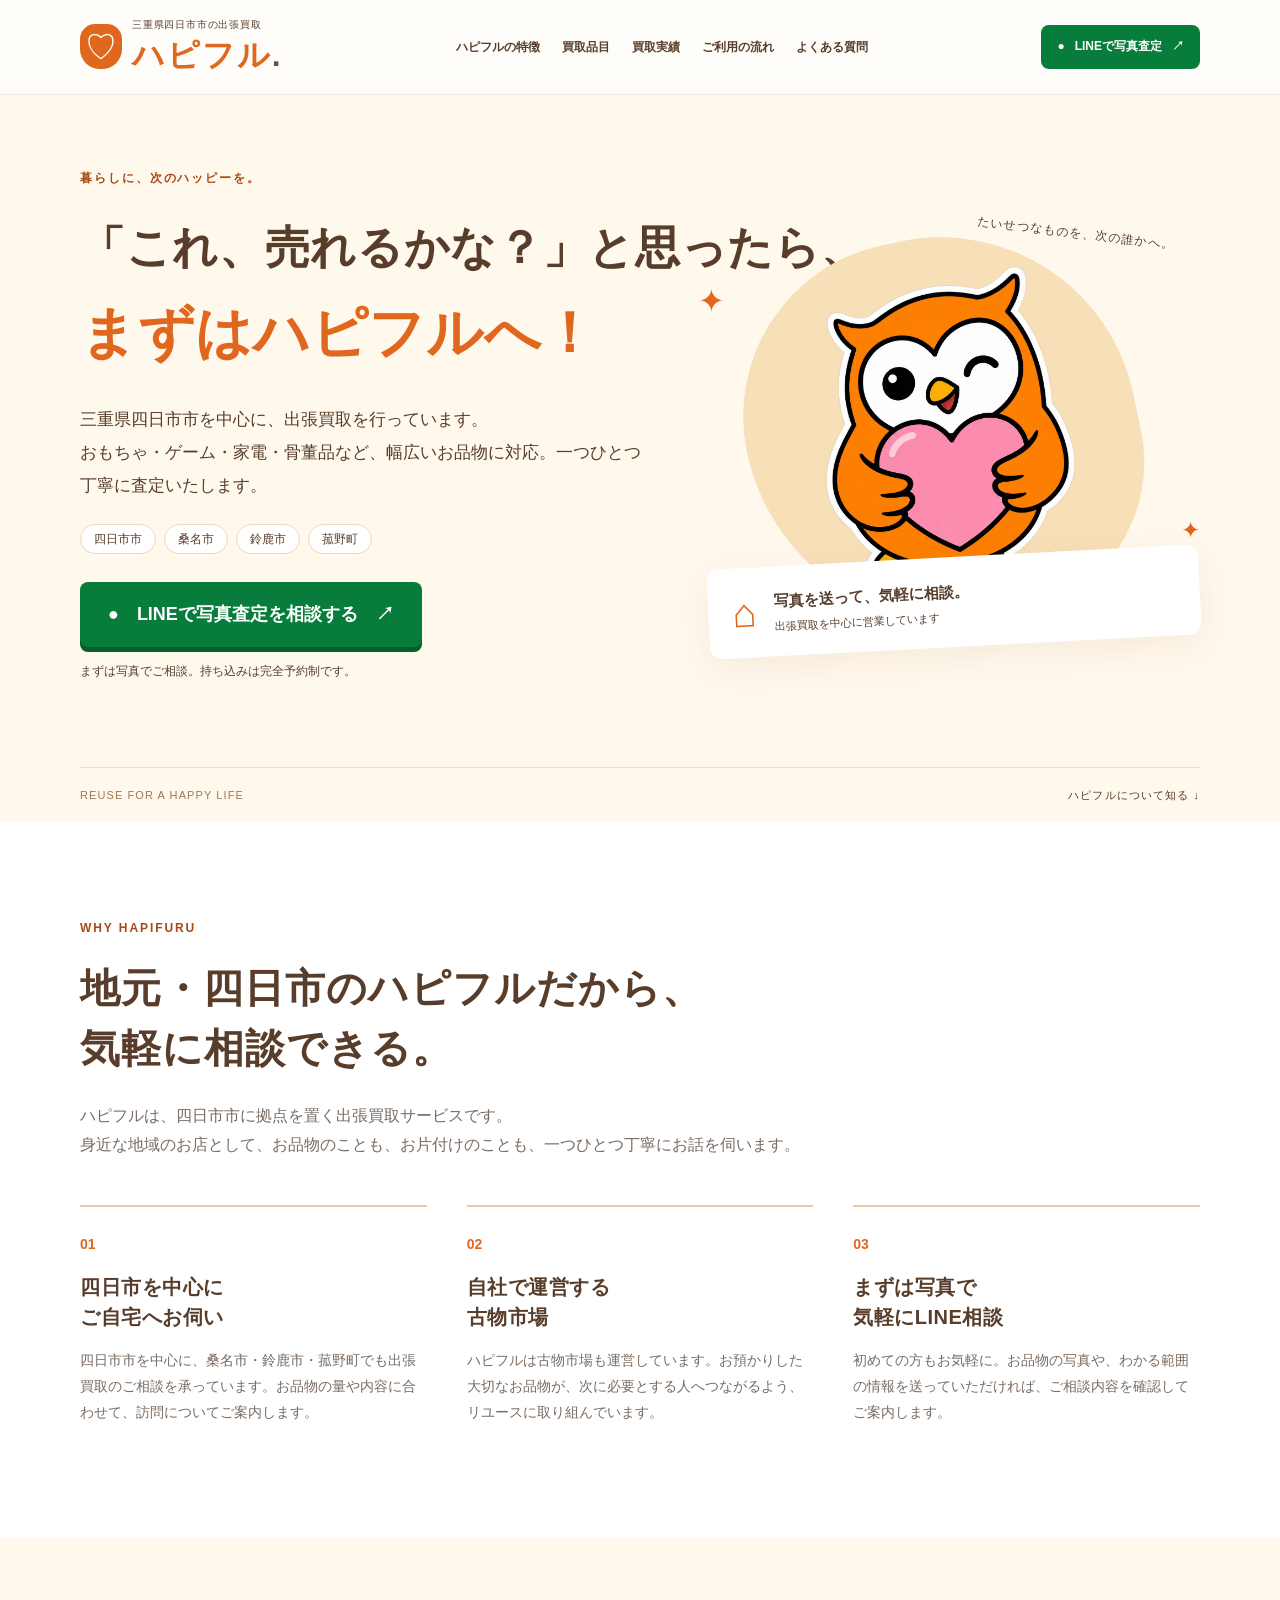
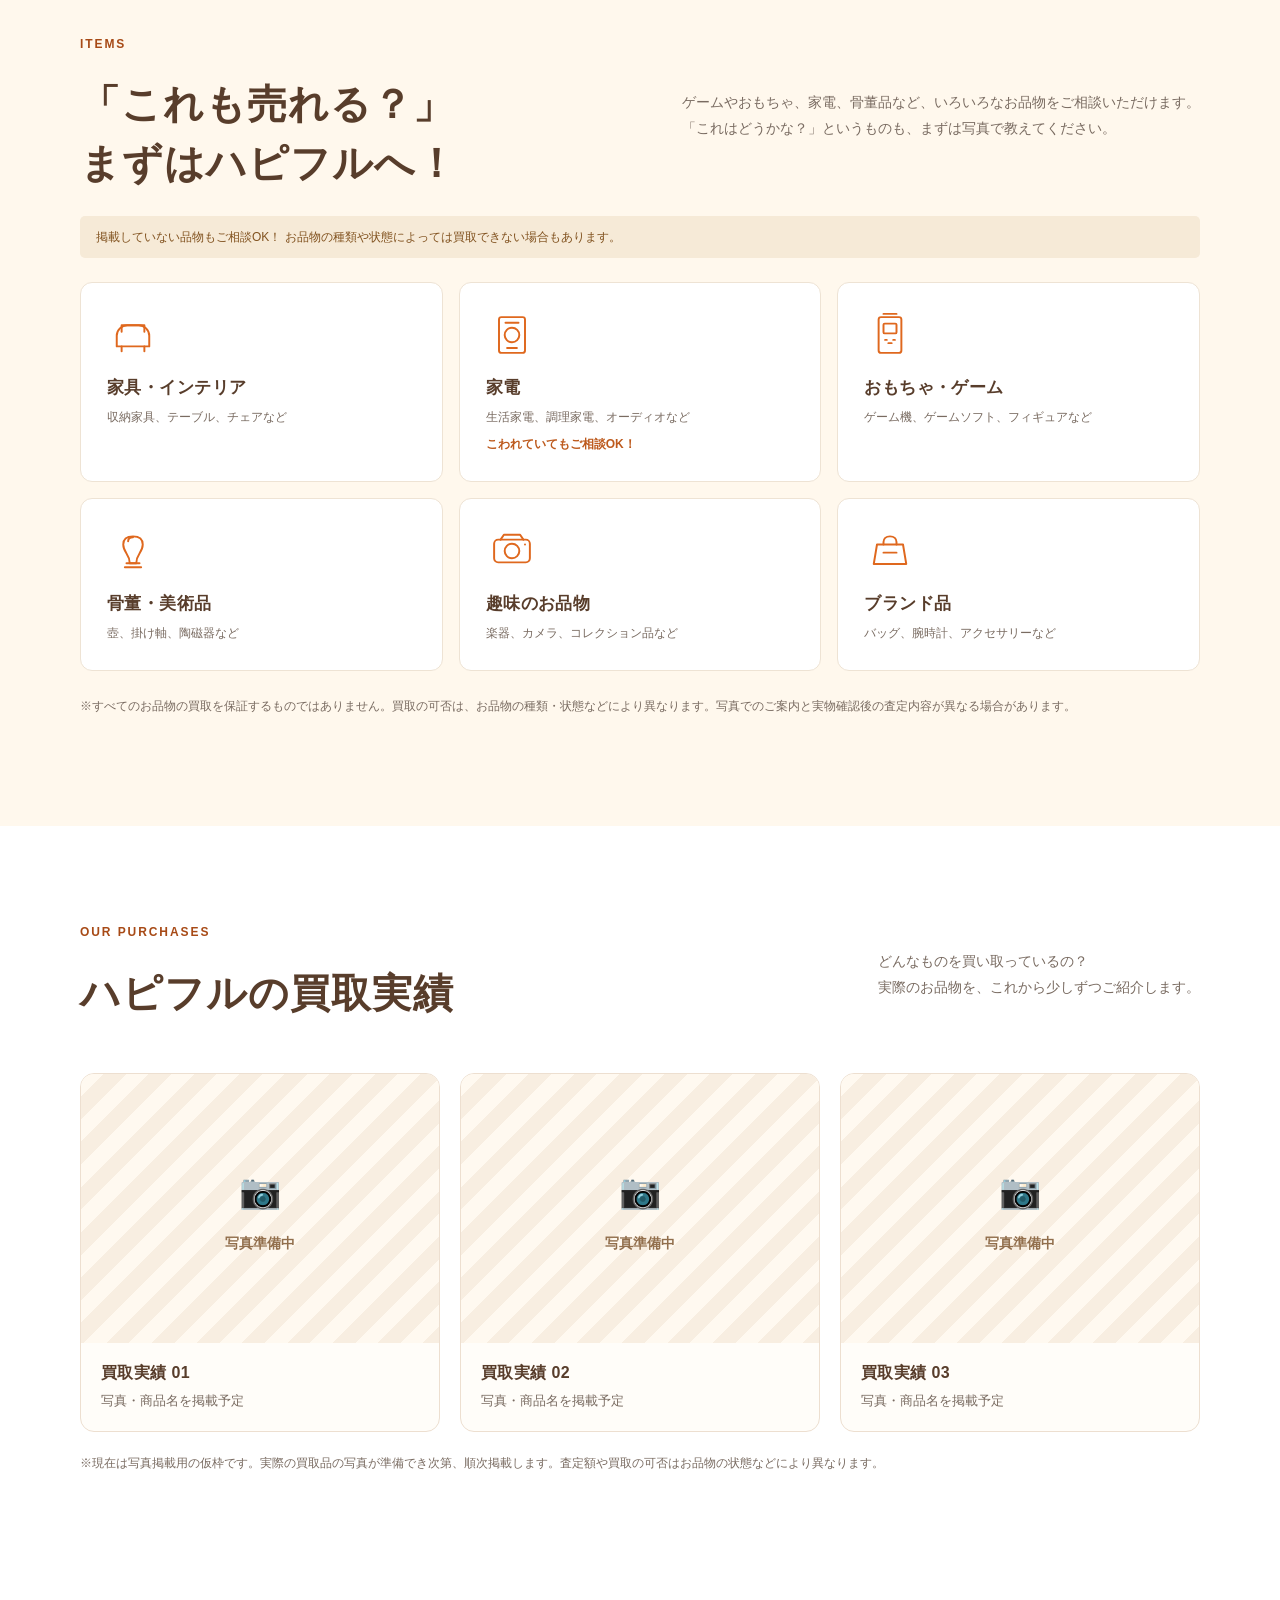
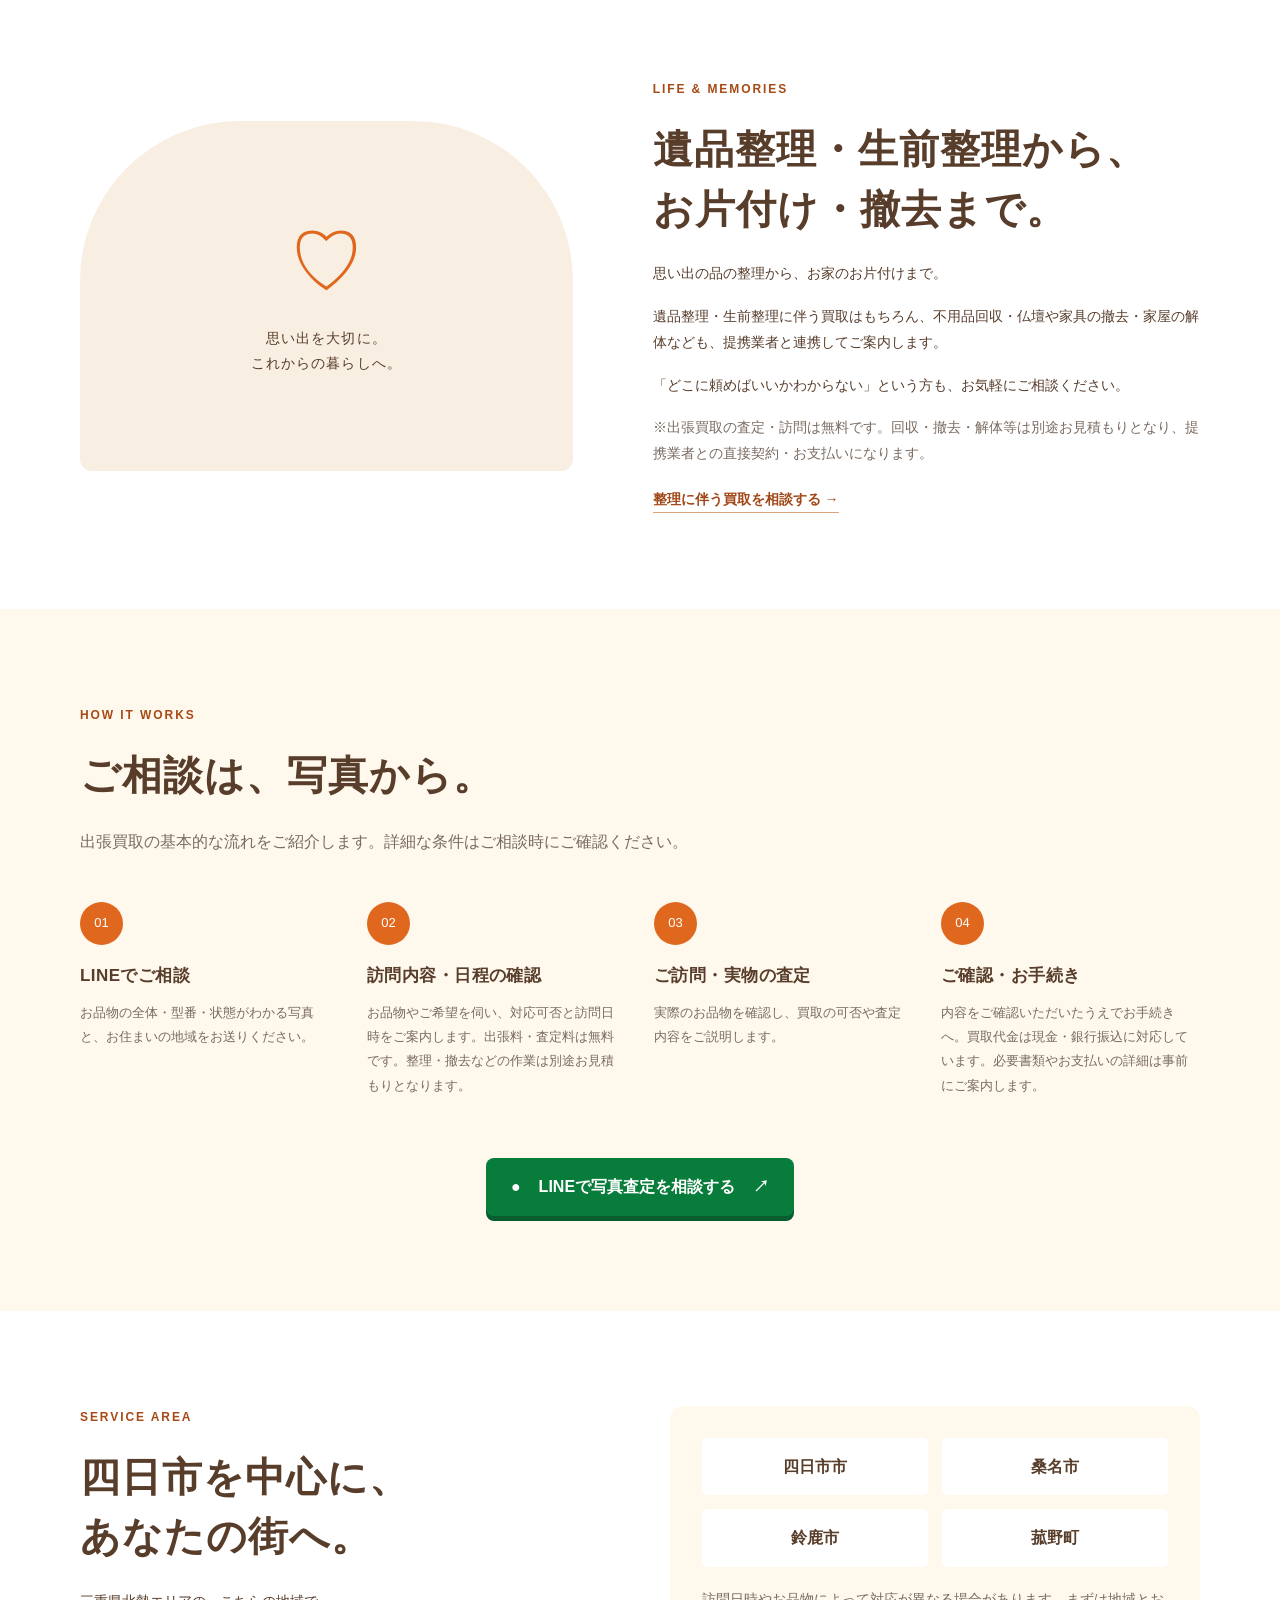
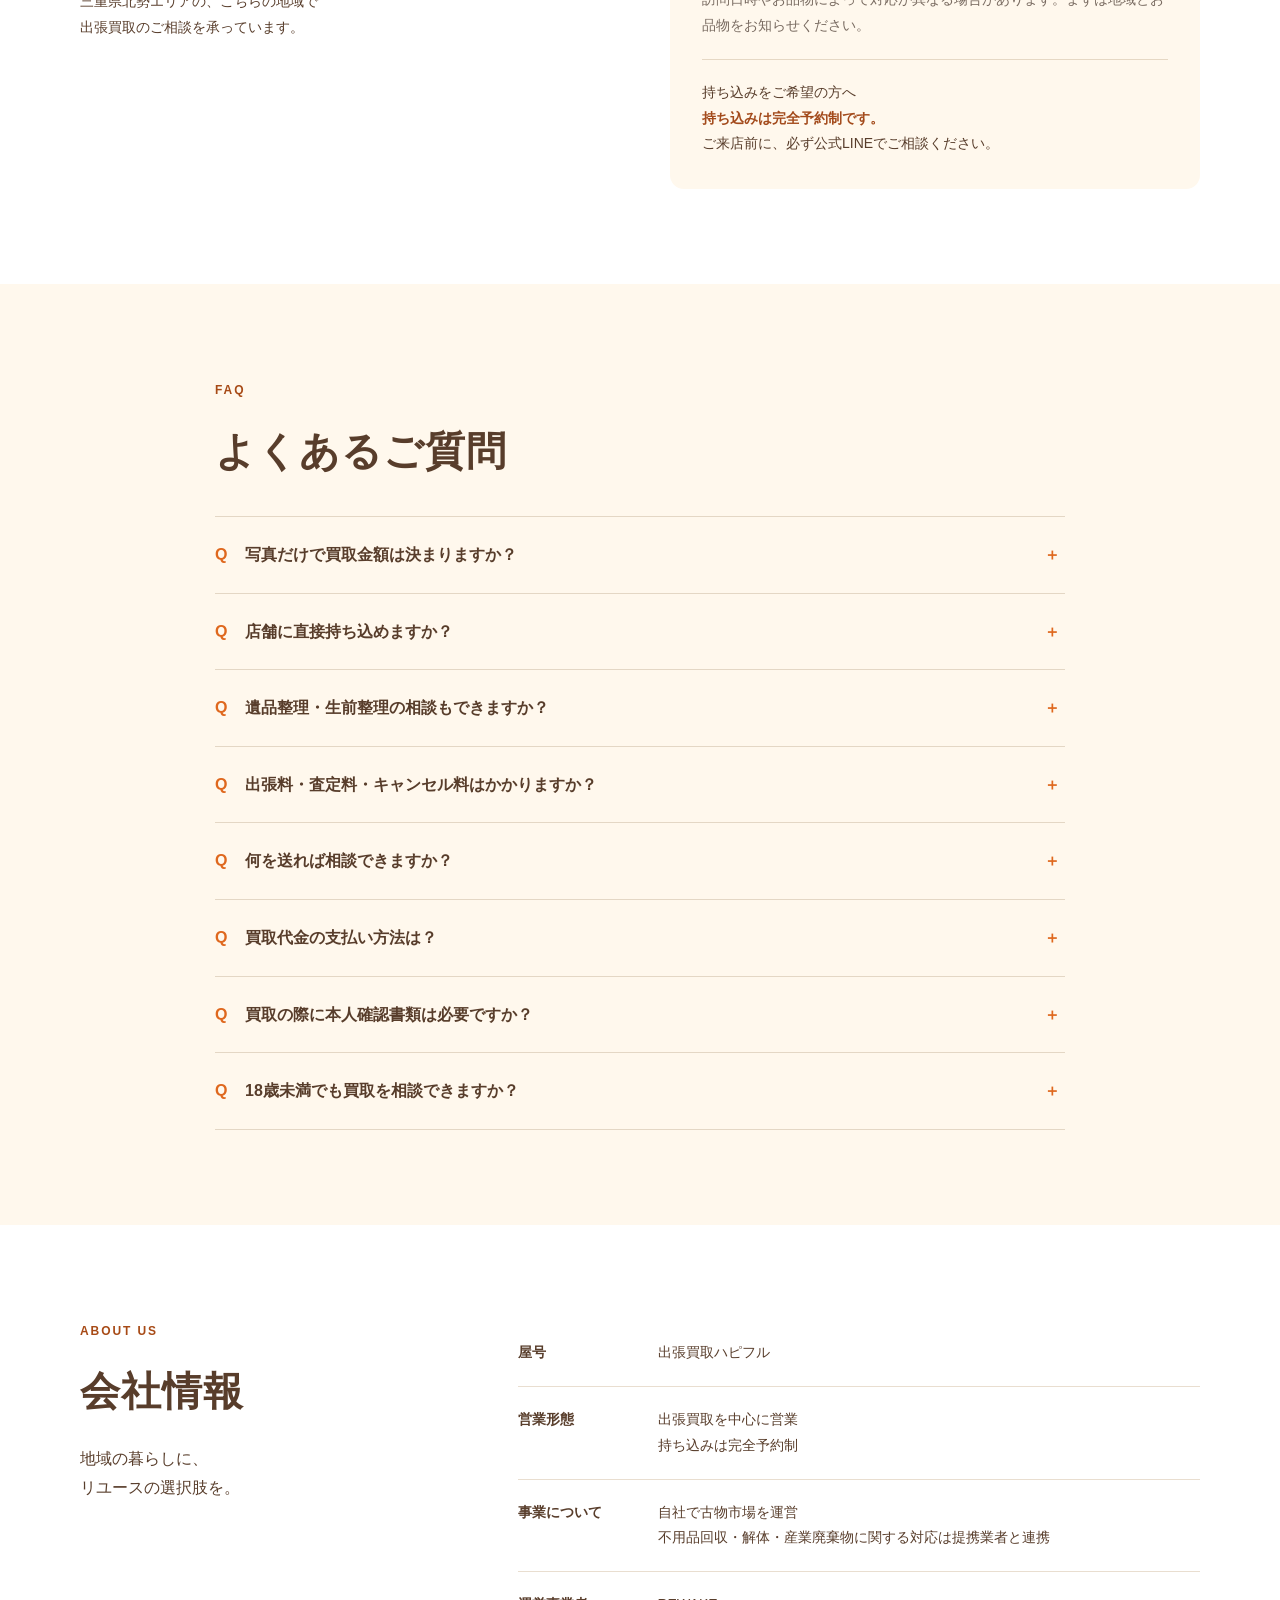
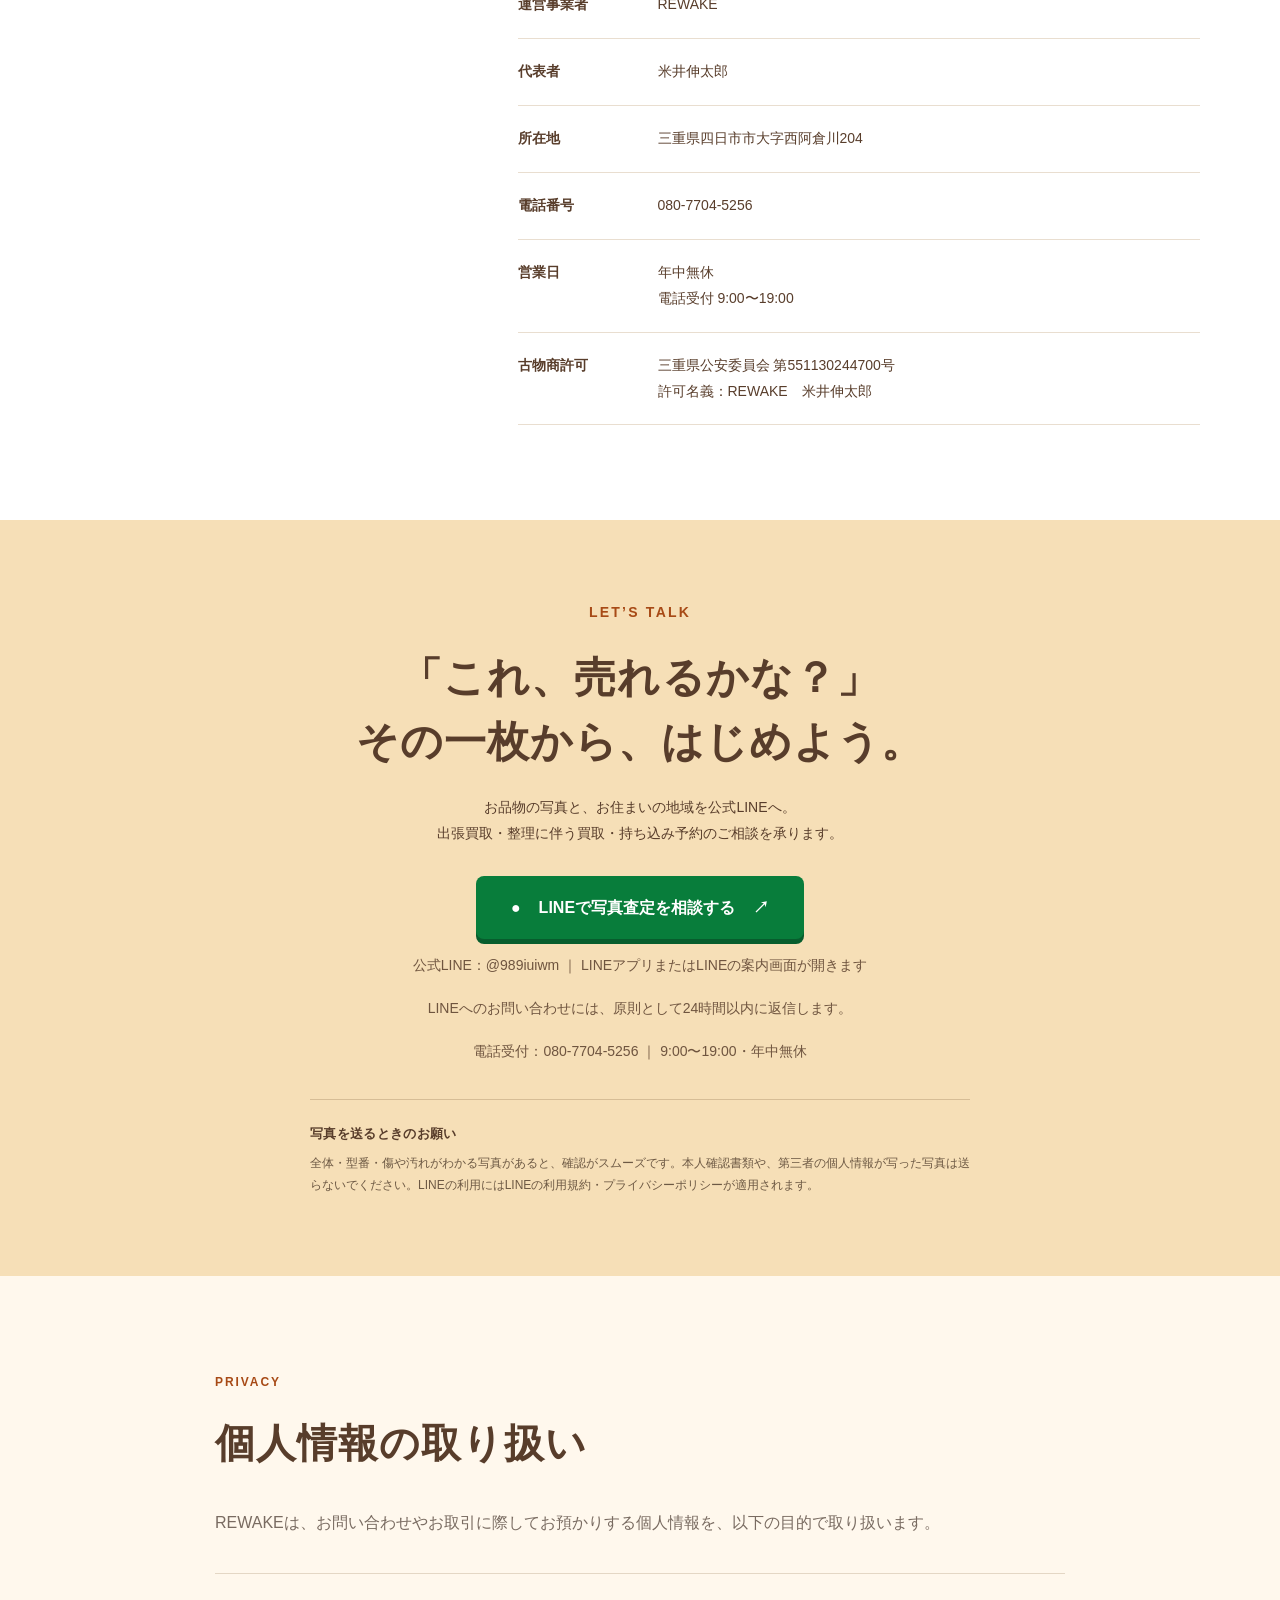
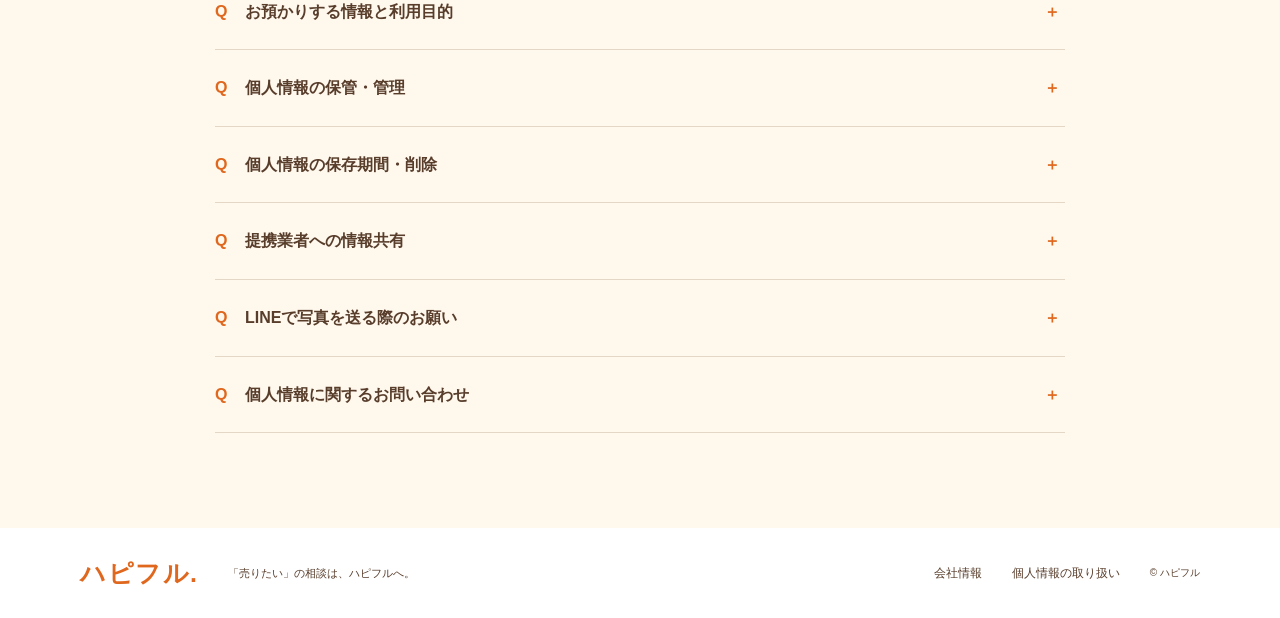
==== index.html @ ebeed27a "Add files via upload" ====
<!doctype html>
<html lang="ja"><head><meta charset="utf-8"><meta name="viewport" content="width=device-width,initial-scale=1"><title>出張買取ハピフル｜四日市市・桑名市・鈴鹿市・菰野町</title><meta name="description" content="三重県四日市市の出張買取ハピフル。四日市市・桑名市・鈴鹿市・菰野町で、おうちの売りたいものや遺品整理・生前整理に伴う買取をご相談いただけます。公式LINEで写真査定のご相談を。持ち込みは完全予約制です。"><meta name="robots" content="index,follow"><meta name="theme-color" content="#df681e"><link rel="icon" href="assets/favicon.svg" type="image/svg+xml"><link rel="stylesheet" href="assets/style.css"><script src="assets/mascot.js" defer></script></head><body>
<a class="skip" href="#main">本文へ移動</a>
<header><div class="wrap header-inner"><a class="brand" href="#top" aria-label="ハピフル トップ"><span class="brand-mark" aria-hidden="true">♡</span><span><small>三重県四日市市の出張買取</small><b>ハピフル<span class="brand-dot">.</span></b></span></a><nav aria-label="メインナビゲーション"><a href="#features">ハピフルの特徴</a><a href="#items">買取品目</a><a href="#results">買取実績</a><a href="#flow">ご利用の流れ</a><a href="#faq">よくある質問</a></nav><a class="button line " href="https://line.me/R/ti/p/@989iuiwm" target="_blank" rel="noopener noreferrer"><span aria-hidden="true">●</span> LINEで写真査定<span aria-hidden="true">↗</span></a></div></header>
<main id="main"><section class="hero" id="top"><div class="wrap hero-grid"><div><p class="eyebrow">暮らしに、次のハッピーを。</p><h1>「これ、売れるかな？」と思ったら、<br><em>まずはハピフルへ！</em></h1><p class="hero-copy">三重県四日市市を中心に、出張買取を行っています。<br>おもちゃ・ゲーム・家電・骨董品など、幅広いお品物に対応。一つひとつ丁寧に査定いたします。</p><div class="area-tags"><span>四日市市</span><span>桑名市</span><span>鈴鹿市</span><span>菰野町</span></div><a class="button line " href="https://line.me/R/ti/p/@989iuiwm" target="_blank" rel="noopener noreferrer"><span aria-hidden="true">●</span> LINEで写真査定を相談する<span aria-hidden="true">↗</span></a><p class="micro">まずは写真でご相談。持ち込みは完全予約制です。</p></div><div class="hero-art"><div class="art-orbit"></div><span class="art-label">たいせつなものを、次の誰かへ。</span><div class="mascot-slot"><!-- assets/mascot.webp を追加するだけで画像に切り替わります。PNGの場合は下記srcも変更してください。 --><img class="mascot-image" src="assets/mascot.webp" width="600" height="660" alt="ハートを持ったハピフルのフクロウ" decoding="async" hidden><div class="mascot-placeholder" aria-label="ハートを持ったフクロウのマスコット画像を追加予定"><span class="heart" aria-hidden="true">♡</span><b>ここに、ハピフルの<br>フクロウがやってきます。</b><small>マスコット画像 追加予定</small></div></div><div class="art-card"><span aria-hidden="true">⌂</span><div><strong>写真を送って、気軽に相談。</strong><small>出張買取を中心に営業しています</small></div></div><span class="spark one" aria-hidden="true">✦</span><span class="spark two" aria-hidden="true">✦</span></div></div><div class="hero-bottom wrap"><span>REUSE FOR A HAPPY LIFE</span><a href="#features">ハピフルについて知る ↓</a></div></section>
<section id="features" class="section"><div class="wrap"><p class="eyebrow">WHY HAPIFURU</p><h2>地元・四日市のハピフルだから、<br>気軽に相談できる。</h2><p class="intro">ハピフルは、四日市市に拠点を置く出張買取サービスです。<br>身近な地域のお店として、お品物のことも、お片付けのことも、一つひとつ丁寧にお話を伺います。</p><div class="features"><article><span class="number">01</span><h3>四日市を中心に<br>ご自宅へお伺い</h3><p>四日市市を中心に、桑名市・鈴鹿市・菰野町でも出張買取のご相談を承っています。お品物の量や内容に合わせて、訪問についてご案内します。</p></article><article><span class="number">02</span><h3>自社で運営する<br>古物市場</h3><p>ハピフルは古物市場も運営しています。お預かりした大切なお品物が、次に必要とする人へつながるよう、リユースに取り組んでいます。</p></article><article><span class="number">03</span><h3>まずは写真で<br>気軽にLINE相談</h3><p>初めての方もお気軽に。お品物の写真や、わかる範囲の情報を送っていただければ、ご相談内容を確認してご案内します。</p></article></div></div></section>
<section id="items" class="section cream"><div class="wrap"><div class="section-heading"><div><p class="eyebrow">ITEMS</p><h2>「これも売れる？」<br>まずはハピフルへ！</h2></div><p>ゲームやおもちゃ、家電、骨董品など、いろいろなお品物をご相談いただけます。<br>「これはどうかな？」というものも、まずは写真で教えてください。</p></div><p class="draft-label">掲載していない品物もご相談OK！ お品物の種類や状態によっては買取できない場合もあります。</p><div class="items">
<article>
  <span class="item-icon" aria-hidden="true">
    <svg viewBox="0 0 64 64" role="img"><path d="M12 33c0-7 6-13 13-13h14c7 0 13 6 13 13v13H12V33Z"/><path d="M18 28V20h28v8"/><path d="M18 46v6"/><path d="M46 46v6"/></svg>
  </span>
  <h3>家具・インテリア</h3>
  <p>収納家具、テーブル、チェアなど</p>
</article>
<article>
  <span class="item-icon" aria-hidden="true">
    <svg viewBox="0 0 64 64" role="img"><rect x="16" y="10" width="32" height="44" rx="3"/><circle cx="32" cy="32" r="9"/><path d="M24 17h16"/><path d="M26 48h12"/></svg>
  </span>
  <h3>家電</h3>
  <p>生活家電、調理家電、オーディオなど</p>
  <p class="item-extra">こわれていてもご相談OK！</p>
</article>
<article>
  <span class="item-icon" aria-hidden="true">
    <svg viewBox="0 0 64 64" role="img"><rect x="18" y="10" width="28" height="44" rx="3"/><path d="M24 6h16"/><rect x="24" y="18" width="16" height="12" rx="1.5"/><path d="M26 38h2"/><path d="M36 38h2"/><path d="M30 42h4"/></svg>
  </span>
  <h3>おもちゃ・ゲーム</h3>
  <p>ゲーム機、ゲームソフト、フィギュアなど</p>
</article>
<article>
  <span class="item-icon" aria-hidden="true">
    <svg viewBox="0 0 64 64" role="img"><path d="M32 14c8 0 12 4 12 10 0 4-2 8-4 11-2 3-4 7-4 12h-8c0-5-2-9-4-12-2-3-4-7-4-11 0-6 4-10 12-10Z"/><path d="M26 20c0-3 2-5 6-5"/><path d="M24 47h16"/><path d="M22 52h20"/></svg>
  </span>
  <h3>骨董・美術品</h3>
  <p>壺、掛け軸、陶磁器など</p>
</article>
<article>
  <span class="item-icon" aria-hidden="true">
    <svg viewBox="0 0 64 64" role="img"><rect x="10" y="18" width="44" height="28" rx="5"/><circle cx="32" cy="32" r="9"/><path d="M18 18l4-6h20l4 6"/><path d="M48 24h0"/></svg>
  </span>
  <h3>趣味のお品物</h3>
  <p>楽器、カメラ、コレクション品など</p>
</article>
<article>
  <span class="item-icon" aria-hidden="true">
    <svg viewBox="0 0 64 64" role="img"><path d="M16 24h32l4 24H12l4-24Z"/><path d="M24 24v-3c0-4 3-7 8-7s8 3 8 7v3"/><path d="M24 34h16"/></svg>
  </span>
  <h3>ブランド品</h3>
  <p>バッグ、腕時計、アクセサリーなど</p>
</article>
</div><p class="note">※すべてのお品物の買取を保証するものではありません。買取の可否は、お品物の種類・状態などにより異なります。写真でのご案内と実物確認後の査定内容が異なる場合があります。</p></div></section>
<section id="results" class="section results-section"><div class="wrap"><div class="section-heading"><div><p class="eyebrow">OUR PURCHASES</p><h2>ハピフルの買取実績</h2></div><p>どんなものを買い取っているの？<br>実際のお品物を、これから少しずつご紹介します。</p></div><div class="results-grid" aria-label="買取実績の写真掲載予定エリア"><article class="result-placeholder"><div class="result-photo-placeholder" aria-hidden="true"><span>📷</span><strong>写真準備中</strong></div><div class="result-caption"><h3>買取実績 01</h3><p>写真・商品名を掲載予定</p></div></article><article class="result-placeholder"><div class="result-photo-placeholder" aria-hidden="true"><span>📷</span><strong>写真準備中</strong></div><div class="result-caption"><h3>買取実績 02</h3><p>写真・商品名を掲載予定</p></div></article><article class="result-placeholder"><div class="result-photo-placeholder" aria-hidden="true"><span>📷</span><strong>写真準備中</strong></div><div class="result-caption"><h3>買取実績 03</h3><p>写真・商品名を掲載予定</p></div></article></div><p class="note results-note">※現在は写真掲載用の仮枠です。実際の買取品の写真が準備でき次第、順次掲載します。査定額や買取の可否はお品物の状態などにより異なります。</p></div></section>
<section id="organizing" class="section"><div class="wrap organizing"><div class="quiet-art" aria-hidden="true"><span>♡</span><p>思い出を大切に。<br>これからの暮らしへ。</p></div><div><p class="eyebrow">LIFE & MEMORIES</p><h2>遺品整理・生前整理から、<br>お片付け・撤去まで。</h2><p>思い出の品の整理から、お家のお片付けまで。</p><p>遺品整理・生前整理に伴う買取はもちろん、不用品回収・仏壇や家具の撤去・家屋の解体なども、提携業者と連携してご案内します。</p><p>「どこに頼めばいいかわからない」という方も、お気軽にご相談ください。</p><p class="note">※出張買取の査定・訪問は無料です。回収・撤去・解体等は別途お見積もりとなり、提携業者との直接契約・お支払いになります。</p><a class="text-link" href="#contact">整理に伴う買取を相談する →</a></div></div></section>
<section id="flow" class="section cream"><div class="wrap"><p class="eyebrow">HOW IT WORKS</p><h2>ご相談は、写真から。</h2><p class="intro">出張買取の基本的な流れをご紹介します。詳細な条件はご相談時にご確認ください。</p><ol class="steps"><li><span>01</span><h3>LINEでご相談</h3><p>お品物の全体・型番・状態がわかる写真と、お住まいの地域をお送りください。</p></li><li><span>02</span><h3>訪問内容・日程の確認</h3><p>お品物やご希望を伺い、対応可否と訪問日時をご案内します。出張料・査定料は無料です。整理・撤去などの作業は別途お見積もりとなります。</p></li><li><span>03</span><h3>ご訪問・実物の査定</h3><p>実際のお品物を確認し、買取の可否や査定内容をご説明します。</p></li><li><span>04</span><h3>ご確認・お手続き</h3><p>内容をご確認いただいたうえでお手続きへ。買取代金は現金・銀行振込に対応しています。必要書類やお支払いの詳細は事前にご案内します。</p></li></ol><div class="center"><a class="button line " href="https://line.me/R/ti/p/@989iuiwm" target="_blank" rel="noopener noreferrer"><span aria-hidden="true">●</span> LINEで写真査定を相談する<span aria-hidden="true">↗</span></a></div></div></section>
<section id="area" class="section"><div class="wrap area-layout"><div><p class="eyebrow">SERVICE AREA</p><h2>四日市を中心に、<br>あなたの街へ。</h2><p>三重県北勢エリアの、こちらの地域で<br>出張買取のご相談を承っています。</p></div><div class="area-panel"><ul><li>四日市市</li><li>桑名市</li><li>鈴鹿市</li><li>菰野町</li></ul><p class="note">訪問日時やお品物によって対応が異なる場合があります。まずは地域とお品物をお知らせください。</p><p class="reservation">持ち込みをご希望の方へ<br><strong>持ち込みは完全予約制です。</strong><br>ご来店前に、必ず公式LINEでご相談ください。</p></div></div></section>
<section id="faq" class="section cream"><div class="wrap faq-wrap"><p class="eyebrow">FAQ</p><h2>よくあるご質問</h2><details><summary>写真だけで買取金額は決まりますか？</summary><p>写真では、お品物の内容や状態を確認します。実物の状態によって査定内容が変わる場合があります。最終的な条件はお手続き前にご確認ください。</p></details><details><summary>店舗に直接持ち込めますか？</summary><p>持ち込みは完全予約制です。事前に公式LINEで、お品物の写真と持ち込み希望をお知らせください。予約確定前のご来店はお控えください。</p></details><details><summary>遺品整理・生前整理の相談もできますか？</summary><p>整理に伴う買取に加え、お片付けや家具・仏壇の撤去などもご相談いただけます。不用品回収・解体・産業廃棄物に関する対応は提携業者と連携して進めます。品物の種類や量、ご希望の作業・時期をお知らせください。作業料金は写真で概算をご案内し、必要に応じて現地確認のうえ確定します。提携業者が行う作業は、お客様と提携業者との直接契約・お支払いとなります。</p></details><details><summary>出張料・査定料・キャンセル料はかかりますか？</summary><p>出張料・査定料は無料です。整理・回収・撤去・解体などの作業費用は別途お見積もりとなります。キャンセル料も無料です。予約の変更・キャンセルは、お早めにご連絡ください。</p></details><details><summary>何を送れば相談できますか？</summary><p>お品物の全体写真、メーカーや型番、傷・汚れの状態、おおよその数量、お住まいの市町をお送りください。詳しい住所は日程の相談時にお伝えください。</p></details><details><summary>買取代金の支払い方法は？</summary><p>現金・銀行振込の両方に対応しています。銀行振込の時期は金額やお取引内容によって異なるため、契約前にご案内します。振込手数料はREWAKEが負担します。</p></details><details><summary>買取の際に本人確認書類は必要ですか？</summary><p>買取のお手続きでは、公的な本人確認書類をご用意ください。書類の種類やお取引方法により確認事項が異なるため、ご利用いただける書類と必要な手続きは事前にご案内します。本人確認書類の画像をLINEへ送ることはお控えください。</p></details><details><summary>18歳未満でも買取を相談できますか？</summary><p>18歳未満の方ご本人からのご相談も承ります。買取には保護者の同意確認など必要な手続きがありますので、事前にお問い合わせください。具体的な確認方法は現在準備中です。確認手続きが整うまでは、買取契約・お支払いは行いません。</p></details></div></section>
<section id="company" class="section"><div class="wrap company-layout"><div><p class="eyebrow">ABOUT US</p><h2>会社情報</h2><p>地域の暮らしに、<br>リユースの選択肢を。</p></div><dl class="company"><div><dt>屋号</dt><dd>出張買取ハピフル</dd></div><div><dt>営業形態</dt><dd>出張買取を中心に営業<br>持ち込みは完全予約制</dd></div><div><dt>事業について</dt><dd>自社で古物市場を運営<br>不用品回収・解体・産業廃棄物に関する対応は提携業者と連携</dd></div><div><dt>運営事業者</dt><dd>REWAKE</dd></div><div><dt>代表者</dt><dd>米井伸太郎</dd></div><div><dt>所在地</dt><dd>三重県四日市市大字西阿倉川204</dd></div><div><dt>電話番号</dt><dd><a href="tel:08077045256">080-7704-5256</a></dd></div><div><dt>営業日</dt><dd>年中無休<br>電話受付 9:00〜19:00</dd></div><div><dt>古物商許可</dt><dd>三重県公安委員会 第551130244700号<br>許可名義：REWAKE　米井伸太郎</dd></div></dl></div></section>
<section id="contact" class="contact"><div class="wrap"><p class="eyebrow">LET’S TALK</p><h2>「これ、売れるかな？」<br>その一枚から、はじめよう。</h2><p>お品物の写真と、お住まいの地域を公式LINEへ。<br>出張買取・整理に伴う買取・持ち込み予約のご相談を承ります。</p><a class="button line " href="https://line.me/R/ti/p/@989iuiwm" target="_blank" rel="noopener noreferrer"><span aria-hidden="true">●</span> LINEで写真査定を相談する<span aria-hidden="true">↗</span></a><p class="micro">公式LINE：@989iuiwm ｜ LINEアプリまたはLINEの案内画面が開きます</p><p class="micro">LINEへのお問い合わせには、原則として24時間以内に返信します。</p><p class="micro">電話受付：<a href="tel:08077045256">080-7704-5256</a> ｜ 9:00〜19:00・年中無休</p><div class="privacy"><h3>写真を送るときのお願い</h3><p>全体・型番・傷や汚れがわかる写真があると、確認がスムーズです。本人確認書類や、第三者の個人情報が写った写真は送らないでください。LINEの利用にはLINEの利用規約・プライバシーポリシーが適用されます。</p></div></div></section><section id="privacy" class="section cream"><div class="wrap faq-wrap"><p class="eyebrow">PRIVACY</p><h2>個人情報の取り扱い</h2><p class="intro">REWAKEは、お問い合わせやお取引に際してお預かりする個人情報を、以下の目的で取り扱います。</p><details><summary>お預かりする情報と利用目的</summary><p>お名前・ご住所・連絡先、お品物や作業場所の写真、お取引に必要な情報を、査定・見積もり、ご連絡、契約・お支払い、法令上必要な記録のために利用します。</p></details><details><summary>個人情報の保管・管理</summary><p>紙の書類は施錠して保管し、電子データはパスワード等で保護します。個人情報へのアクセスは担当者に限定して管理します。</p></details><details><summary>個人情報の保存期間・削除</summary><p>個人情報は、利用目的の達成に必要な期間および法令上必要な期間保存します。保存が不要になった紙の書類は裁断等により処分し、電子データは適切な方法で削除します。</p></details><details><summary>提携業者への情報共有</summary><p>回収・解体などを担当する提携業者に連絡先や作業写真などを共有する場合は、共有先・目的・内容を事前にご説明し、お客様の同意を得たうえで必要な情報を共有します。提携業者が行う作業は、お客様と提携業者との直接契約・お支払いとなります。</p></details><details><summary>LINEで写真を送る際のお願い</summary><p>本人確認書類や、第三者の個人情報が写った写真は送らないでください。LINEの利用にはLINEの利用規約・プライバシーポリシーが適用されます。</p></details><details><summary>個人情報に関するお問い合わせ</summary><p>運営事業者：REWAKE　米井伸太郎<br>所在地：三重県四日市市大字西阿倉川204<br>電話：<a href="tel:08077045256">080-7704-5256</a>（9:00〜19:00・年中無休）<br>個人情報の取り扱いや、開示・訂正・削除等のご相談は上記窓口へお問い合わせください。法令上の保存義務がある情報など、お申し出の内容によってはご希望に沿えない場合があります。</p></details></div></section></main>
<footer><div class="wrap footer-inner"><a class="brand" href="#top"><b>ハピフル.</b></a><p>「売りたい」の相談は、ハピフルへ。</p><a href="#company">会社情報</a><a href="#privacy">個人情報の取り扱い</a><small>© ハピフル</small></div></footer><div class="mobile-cta"><a class="button line " href="https://line.me/R/ti/p/@989iuiwm" target="_blank" rel="noopener noreferrer"><span aria-hidden="true">●</span> LINEで写真査定<span aria-hidden="true">↗</span></a></div></body></html>
---- assets/style.css ----
:root{--orange:#df681e;--dark:#583d2b;--cream:#fff8ed;--line:#087d3b;--muted:#796b61;--border:#e9ded0}*{box-sizing:border-box}html{scroll-behavior:smooth;scroll-padding-top:110px}body{margin:0;color:var(--dark);background:#fff;font-family:-apple-system,BlinkMacSystemFont,"Hiragino Kaku Gothic ProN","Yu Gothic",Meiryo,sans-serif;font-size:16px;line-height:1.85}a{color:inherit;text-decoration:none}button,a,summary{-webkit-tap-highlight-color:transparent}a:focus-visible,summary:focus-visible{outline:3px solid #087d3b;outline-offset:5px}a:hover{text-decoration:underline}p{margin:0 0 1.2em}h1,h2,h3{line-height:1.5;margin:0;font-weight:750;letter-spacing:.025em}h2{font-size:clamp(27px,3.1vw,40px);margin-bottom:22px}h3{font-size:20px}small{font-size:12px}.wrap{width:min(1120px,calc(100% - 64px));margin:auto}.preview-note{background:#5b422f;color:white;text-align:center;font-size:11px;padding:4px 12px;letter-spacing:.08em}header{background:#fffdf9;position:sticky;top:0;z-index:10;border-bottom:1px solid #f2e9dd}.header-inner{display:flex;align-items:center;justify-content:space-between;gap:22px;min-height:94px}.brand{display:flex;align-items:center;gap:10px;line-height:1.2;white-space:nowrap}.brand small{display:block;font-size:10px;letter-spacing:.08em;margin-bottom:5px}.brand b{font-size:32px;letter-spacing:.06em;color:var(--orange)}.brand-dot{color:#775137}.brand-mark{background:var(--orange);color:white;width:42px;height:45px;display:grid;place-items:center;border-radius:15px 15px 20px 20px;font-size:32px}nav{display:flex;gap:22px;font-size:12px;font-weight:700}.button{display:inline-flex;gap:18px;align-items:center;justify-content:center;padding:16px 25px;border-radius:8px;font-size:16px;font-weight:700;line-height:1.6;box-shadow:0 5px 0 #075d2d;transition:transform .2s}.button:hover{text-decoration:none;transform:translateY(-2px)}.line{background:var(--line);color:white}.header-inner .button{font-size:12px;padding:12px 16px;gap:10px;box-shadow:none}.hero{background:var(--cream);overflow:hidden}.hero-grid{display:grid;grid-template-columns:1.1fr 1fr;gap:35px;padding-top:72px;padding-bottom:70px;align-items:center}.eyebrow{font-size:12px;font-weight:750;letter-spacing:.16em;color:#a74a16;margin-bottom:20px}.hero h1{font-size:clamp(32px,3.5vw,49px);letter-spacing:.015em;line-height:1.7;white-space:nowrap}.hero h1 em{font-style:normal;color:var(--orange);font-size:1.25em}.hero-copy{margin:22px 0;font-size:16px}.area-tags{display:flex;gap:8px;margin-bottom:28px;flex-wrap:wrap}.area-tags span{font-size:12px;background:white;border:1px solid #efd7bd;padding:3px 13px;border-radius:30px}.micro{font-size:11px;margin-top:14px;opacity:.85}.hero-art{min-height:420px;position:relative;display:grid;place-items:center}.art-orbit{position:absolute;width:390px;height:390px;background:#f7dfb8;border-radius:47% 53% 42% 58%;transform:rotate(-12deg)}.art-label{position:absolute;top:0;right:25px;font-size:12px;letter-spacing:.1em;transform:rotate(7deg)}.mascot-slot{width:280px;height:300px;z-index:1;display:grid;place-items:center}.mascot-slot img{max-width:100%;width:280px;height:300px;object-fit:contain}.mascot-placeholder{display:flex;align-items:center;flex-direction:column;text-align:center;gap:12px}.mascot-placeholder b{font-size:19px}.mascot-placeholder small{font-size:10px;letter-spacing:.08em;border:1px dashed #a67745;border-radius:30px;padding:3px 14px}.heart{font-size:95px;line-height:1;color:var(--orange)}.art-card{position:absolute;bottom:-5px;left:25px;right:0;background:white;padding:20px 24px;border-radius:12px;box-shadow:0 10px 35px #8c571313;display:flex;gap:18px;align-items:center;z-index:2;transform:rotate(-3deg)}.art-card>span{font-size:40px;color:var(--orange);line-height:1}.art-card strong{font-size:15px}.art-card small{display:block;font-size:11px}.spark{position:absolute;color:var(--orange);font-size:32px}.one{top:50px;left:15px}.two{right:0;bottom:90px;font-size:23px}.hero-bottom{border-top:1px solid #e9ddca;display:flex;justify-content:space-between;padding:17px 0;font-size:11px;letter-spacing:.1em}.hero-bottom>span{color:#9d7954}.section{padding:95px 0}.cream{background:var(--cream)}.intro{color:var(--muted);margin-bottom:35px}.features{display:grid;grid-template-columns:repeat(3,1fr);gap:40px;margin-top:45px}.features article{border-top:2px solid #edc9a8;padding-top:22px}.number{font-size:14px;color:var(--orange);font-weight:bold}.features h3{margin:14px 0 16px}.features p,.items p{font-size:14px;color:var(--muted)}.section-heading{display:flex;justify-content:space-between;gap:35px;align-items:center}.section-heading>p{font-size:14px;color:var(--muted)}.draft-label{font-size:12px;color:#81521f;background:#f6ead7;padding:10px 16px;border-radius:5px}.items{display:grid;grid-template-columns:repeat(3,1fr);gap:16px;margin:24px 0}.items article{padding:26px;background:white;border:1px solid #eee3d4;border-radius:12px}.items article>span.item-icon{display:block;width:52px;height:52px;color:var(--orange);line-height:1;margin-bottom:14px}.items article>span.item-icon svg{width:100%;height:100%;display:block;stroke:currentColor;fill:none;stroke-width:2.4;stroke-linecap:round;stroke-linejoin:round}.items h3{font-size:17px;margin-bottom:5px}.items p{font-size:12px;margin:0}.note{font-size:12px;color:var(--muted)}.organizing{display:grid;grid-template-columns:.9fr 1fr;gap:80px;align-items:center}.quiet-art{background:#f8eee1;min-height:350px;border-radius:160px 160px 12px 12px;text-align:center;display:grid;align-content:center}.quiet-art span{color:var(--orange);font-size:75px;line-height:1.2}.quiet-art p{margin:20px 0 0;font-size:24px;line-height:1.8;letter-spacing:.08em}.organizing>div>p:not(.eyebrow){font-size:14px}.text-link{font-size:14px;color:#a14717;font-weight:700;border-bottom:1px solid #dba27c;padding-bottom:5px}.steps{display:grid;grid-template-columns:repeat(4,1fr);gap:28px;list-style:none;padding:0;margin:45px 0}.steps li{position:relative}.steps span{display:inline-grid;place-items:center;border-radius:50%;background:var(--orange);color:white;width:43px;height:43px;font-size:13px;margin-bottom:18px}.steps h3{font-size:17px;margin-bottom:13px}.steps p{font-size:13px;color:var(--muted)}.center{text-align:center}.area-layout{display:grid;grid-template-columns:1fr 1fr;gap:60px}.area-layout>div>p:not(.eyebrow){font-size:14px}.area-panel{padding:32px;background:#fff8ed;border-radius:14px}.area-panel ul{list-style:none;padding:0;margin:0 0 20px;display:grid;grid-template-columns:1fr 1fr;gap:14px}.area-panel li{background:white;text-align:center;padding:14px;font-weight:700;border-radius:5px}.reservation{font-size:13px;border-top:1px solid #e6d8c4;padding-top:20px;margin:20px 0 0}.reservation strong{color:#a34a1b}.faq-wrap{max-width:850px}.faq-wrap h2{margin-bottom:35px}details{border-top:1px solid #e4d7c5}details:last-child{border-bottom:1px solid #e4d7c5}summary{cursor:pointer;font-size:16px;font-weight:700;list-style:none;padding:23px 42px 23px 30px;position:relative}summary::-webkit-details-marker{display:none}summary:before{content:'Q';color:var(--orange);position:absolute;left:0}summary:after{content:'＋';position:absolute;right:5px;color:var(--orange)}details[open] summary:after{content:'−'}details p{font-size:14px;color:var(--muted);padding:0 30px 20px;margin:0}.company-layout{display:grid;grid-template-columns:.7fr 1.3fr;gap:70px}.company{margin:0}.company>div{display:grid;grid-template-columns:140px 1fr;padding:20px 0;border-bottom:1px solid var(--border);font-size:14px}.company dt{font-weight:700}.company dd{margin:0}.pending{font-size:12px;color:#876137}.contact{background:#f6dfb7;text-align:center;padding:80px 0}.contact h2{font-size:clamp(27px,3.3vw,43px)}.contact>div>p{font-size:14px}.contact .button{margin-top:12px;padding:19px 35px}.privacy{max-width:660px;margin:35px auto 0;border-top:1px solid #d6bd96;padding-top:24px;text-align:left}.privacy h3{font-size:13px;margin-bottom:8px}.privacy p{font-size:12px;margin:0;color:#6d5944}.footer-inner{display:flex;gap:30px;align-items:center;padding:30px 0}.footer-inner .brand b{font-size:25px}.footer-inner p{font-size:11px;margin:0;flex:1}.footer-inner>a:not(.brand){font-size:12px}.footer-inner small{font-size:10px}.mobile-cta{display:none}.skip{position:fixed;top:-100px;left:10px;background:white;z-index:30;padding:12px}.skip:focus{top:10px}@media(min-width:1500px){.hero-grid{padding-top:85px;padding-bottom:85px}}@media(max-width:1000px){nav{display:none}.hero h1{font-size:35px}.hero-grid{gap:15px}.hero-art{transform:scale(.9)}.organizing{gap:40px}.wrap{width:calc(100% - 48px)}}@media(max-width:700px){html{scroll-padding-top:85px}.wrap{width:calc(100% - 40px)}.header-inner{min-height:76px;gap:10px}.brand b{font-size:27px}.brand small{font-size:8px}.brand-mark{width:34px;height:37px;font-size:26px}.header-inner .button{font-size:10px;padding:10px;gap:5px}.header-inner .button>span:first-child{display:none}.hero-grid{grid-template-columns:1fr;padding-top:38px;padding-bottom:30px;gap:22px}.eyebrow{font-size:10px;margin-bottom:16px}.hero h1{font-size:clamp(26px,6.5vw,39px)}.hero-copy{font-size:13px;margin:20px 0}.area-tags{margin-bottom:23px;gap:6px}.area-tags span{font-size:10px;padding:3px 11px}.hero .button{width:100%;font-size:15px}.hero .micro{text-align:center;font-size:10px}.hero-art{min-height:340px;transform:none;margin:0 auto;width:min(100%,390px)}.art-orbit{width:290px;height:290px}.art-label{right:8px;font-size:10px}.mascot-slot{height:250px;width:240px}.mascot-placeholder b{font-size:17px}.heart{font-size:75px}.art-card{bottom:0;left:5px;right:5px;padding:15px 18px}.art-card strong{font-size:13px}.art-card small{font-size:10px}.one{left:10px;top:45px}.hero-bottom{font-size:9px;letter-spacing:0}.section{padding:58px 0}h2{font-size:27px;margin-bottom:20px}.intro{font-size:13px}.features{grid-template-columns:1fr;gap:25px;margin-top:30px}.features article{position:relative;padding:18px 0 0 42px}.number{position:absolute;left:0;top:22px}.features h3{font-size:19px;margin:0 0 10px}.features h3 br{display:none}.features p{font-size:13px;margin:0}.section-heading{display:block}.section-heading>p{font-size:13px}.items{grid-template-columns:1fr 1fr;gap:10px;margin:18px 0}.items article{padding:20px 14px}.items h3{font-size:14px}.items p{font-size:11px}.items article>span.item-icon{width:42px;height:42px}.draft-label{font-size:11px}.organizing{grid-template-columns:1fr;gap:30px}.quiet-art{min-height:240px;border-radius:120px 120px 12px 12px;max-width:360px;width:100%;margin:auto}.quiet-art p{font-size:20px;margin-top:10px}.quiet-art span{font-size:58px}.steps{grid-template-columns:1fr;gap:22px;margin:30px 0}.steps li{padding-left:60px;border-bottom:1px solid #e8dccb;padding-bottom:12px}.steps span{position:absolute;left:0;top:0;width:38px;height:38px}.steps h3{margin:3px 0 8px}.steps p{margin-bottom:10px}.center .button{font-size:14px;width:100%;gap:12px}.area-layout,.company-layout{grid-template-columns:1fr;gap:22px}.area-panel{padding:20px}.area-panel ul{gap:10px}.area-panel li{padding:12px;font-size:15px}.company-layout>div>p:last-child{font-size:14px}.company>div{grid-template-columns:100px 1fr;font-size:12px;padding:17px 0}.company .pending{font-size:11px}summary{font-size:14px;padding:20px 33px 20px 25px}details p{font-size:13px;padding:0 24px 20px}.contact{padding:55px 0}.contact>div>p{font-size:12px}.contact .button{width:100%;padding:17px 12px;font-size:14px;gap:10px}.contact .micro{font-size:10px}.footer-inner{flex-wrap:wrap;gap:14px;padding:25px 0 105px}.footer-inner p{flex:1;min-width:180px;font-size:10px}.mobile-cta{display:block;position:fixed;bottom:0;left:0;right:0;padding:10px 20px calc(10px + env(safe-area-inset-bottom));background:#fffefbf5;z-index:20;border-top:1px solid #eadac6}.mobile-cta .button{width:100%;padding:11px 20px;box-shadow:none;font-size:14px}}@media(prefers-reduced-motion:reduce){html{scroll-behavior:auto}.button{transition:none}}

/* トップの視認性・マスコット画像の差し替え対応 */
.hero-grid>div{min-width:0}
.hero-copy{font-size:17px;line-height:1.95}
.hero .button{font-size:18px;min-height:62px;padding:18px 28px}
.hero .micro{font-size:12px;color:var(--dark);opacity:1;line-height:1.8}
.mascot-slot{width:min(100%,350px);height:350px}
.mascot-slot .mascot-image{width:100%;height:100%;max-width:100%;object-fit:contain;object-position:center}
.mascot-image[hidden],.mascot-placeholder[hidden]{display:none}
@media(min-width:701px) and (max-width:1000px){.hero h1{font-size:clamp(25px,3.4vw,34px)}.hero .button{font-size:16px;padding:18px 20px;gap:12px}}
@media(max-width:700px){
 .hero h1{font-size:clamp(23px,6.25vw,39px);white-space:normal;line-height:1.65}
 .hero-copy{font-size:15px;line-height:1.95}
 .hero .button{font-size:16px;min-height:60px;padding:17px 12px;gap:10px}
 .hero .micro{font-size:12px;text-align:left}
 .hero-art{width:100%;max-width:390px;min-height:420px}
 .mascot-slot{width:min(100%,350px);height:350px;margin-bottom:42px}
 .art-orbit{width:min(100%,340px);height:340px;top:20px}
 .art-card{bottom:0;left:0;right:0}
 .art-label{top:0;right:6px;font-size:10px}
 .spark.one{left:0;top:45px}.spark.two{right:0;bottom:95px}
}

/* 買取実績：実物写真の掲載前は、誤認を招かない空の掲載枠を表示 */
.results-section{background:#fff}.results-grid{display:grid;grid-template-columns:repeat(3,minmax(0,1fr));gap:20px;margin:28px 0 20px}.result-placeholder{background:#fffdf9;border:1px solid #eddfd0;border-radius:14px;overflow:hidden}.result-photo-placeholder{aspect-ratio:4/3;min-height:160px;background:repeating-linear-gradient(135deg,#fff9f0,#fff9f0 16px,#f8eee1 16px,#f8eee1 32px);display:flex;flex-direction:column;align-items:center;justify-content:center;gap:8px;color:#926f4d}.result-photo-placeholder span{font-size:34px}.result-photo-placeholder strong{font-size:14px}.result-caption{padding:18px 20px}.result-caption h3{font-size:16px;margin-bottom:4px}.result-caption p{font-size:13px;color:var(--muted);margin:0}.results-note{margin-top:12px}@media(max-width:700px){.results-grid{grid-template-columns:1fr;gap:15px}.result-photo-placeholder{min-height:180px}.result-caption{padding:14px 18px}}

/* 買取品目：家電の補足案内 */
.items article .item-extra{color:#bd5a1d;font-weight:700;font-size:12px;margin-top:5px}
@media(max-width:700px){.items article .item-extra{font-size:11px}}

/* Smartphone heading wrap: avoid horizontal overflow on narrow screens */
@media(max-width:700px){.hero h1{white-space:normal;overflow-wrap:anywhere}.hero h1 em{display:inline-block;max-width:100%}.items article{min-width:0}.items h3,.items p{overflow-wrap:anywhere}}
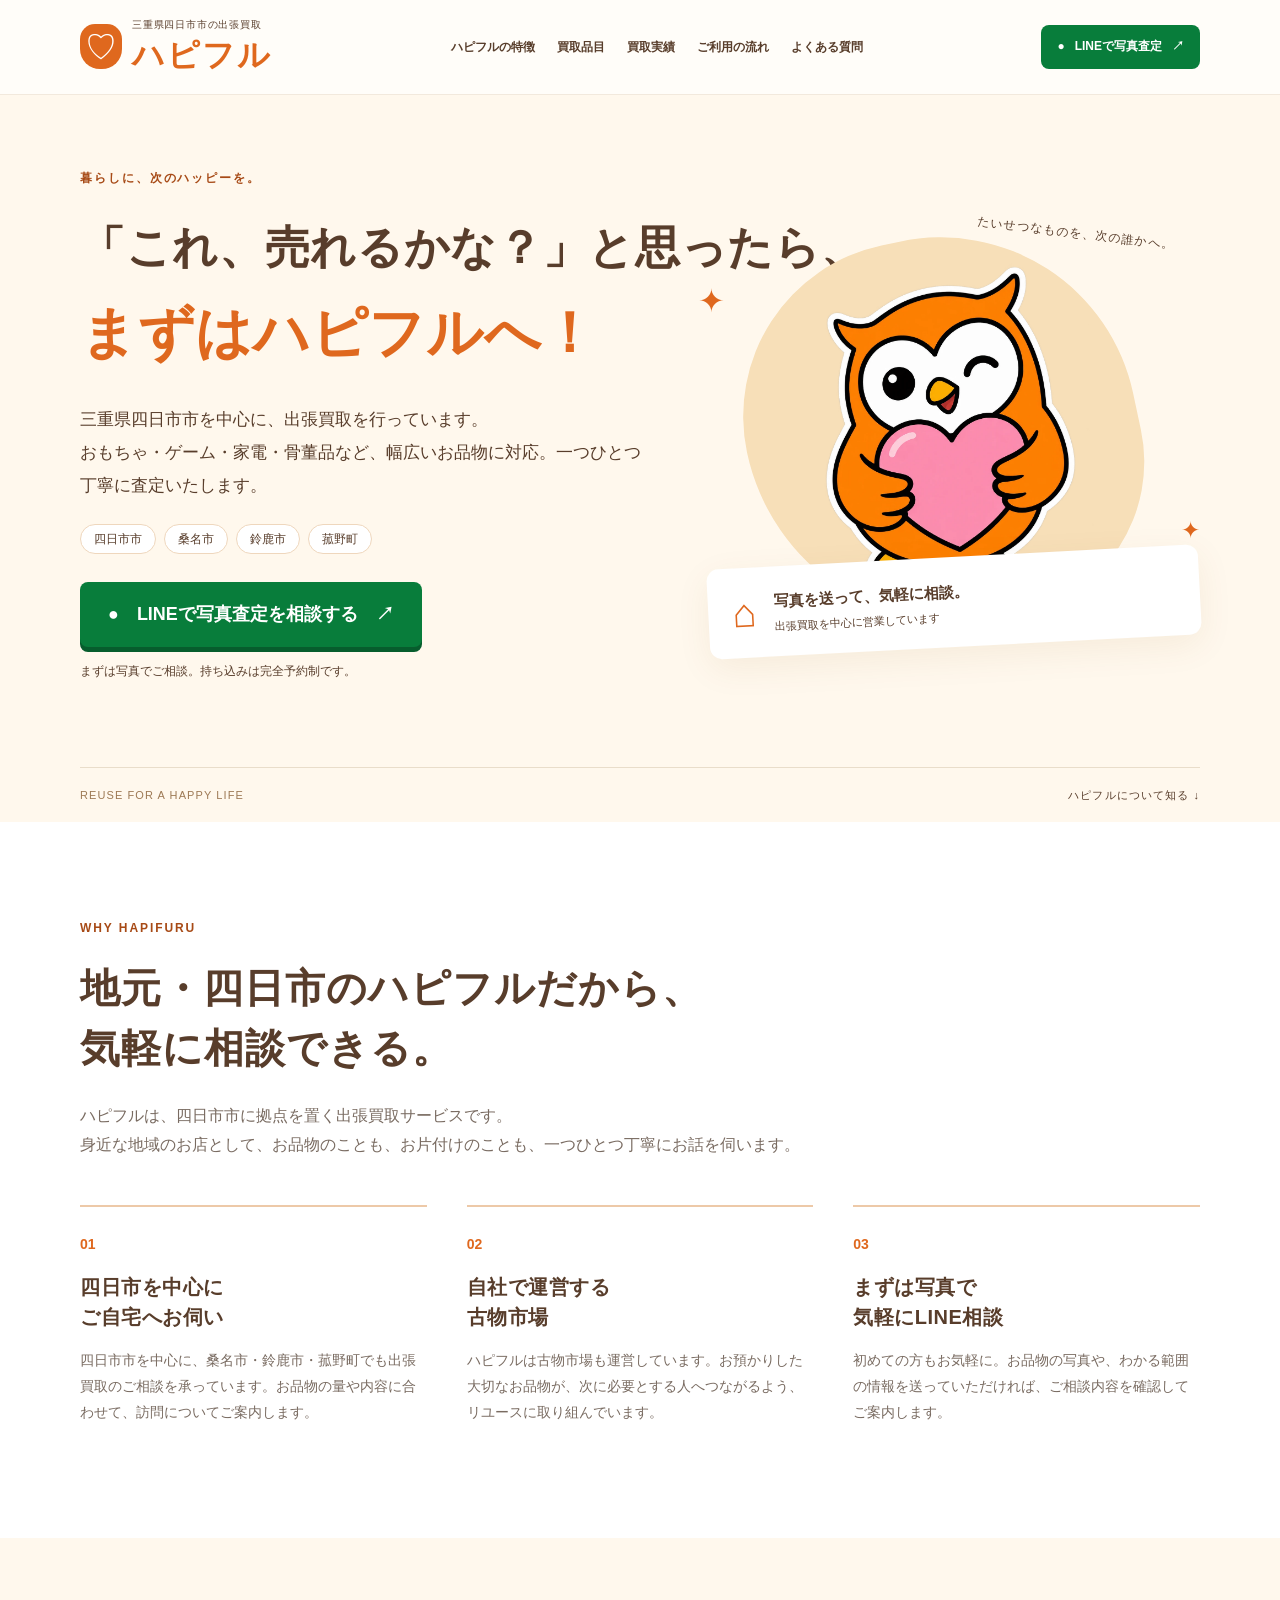
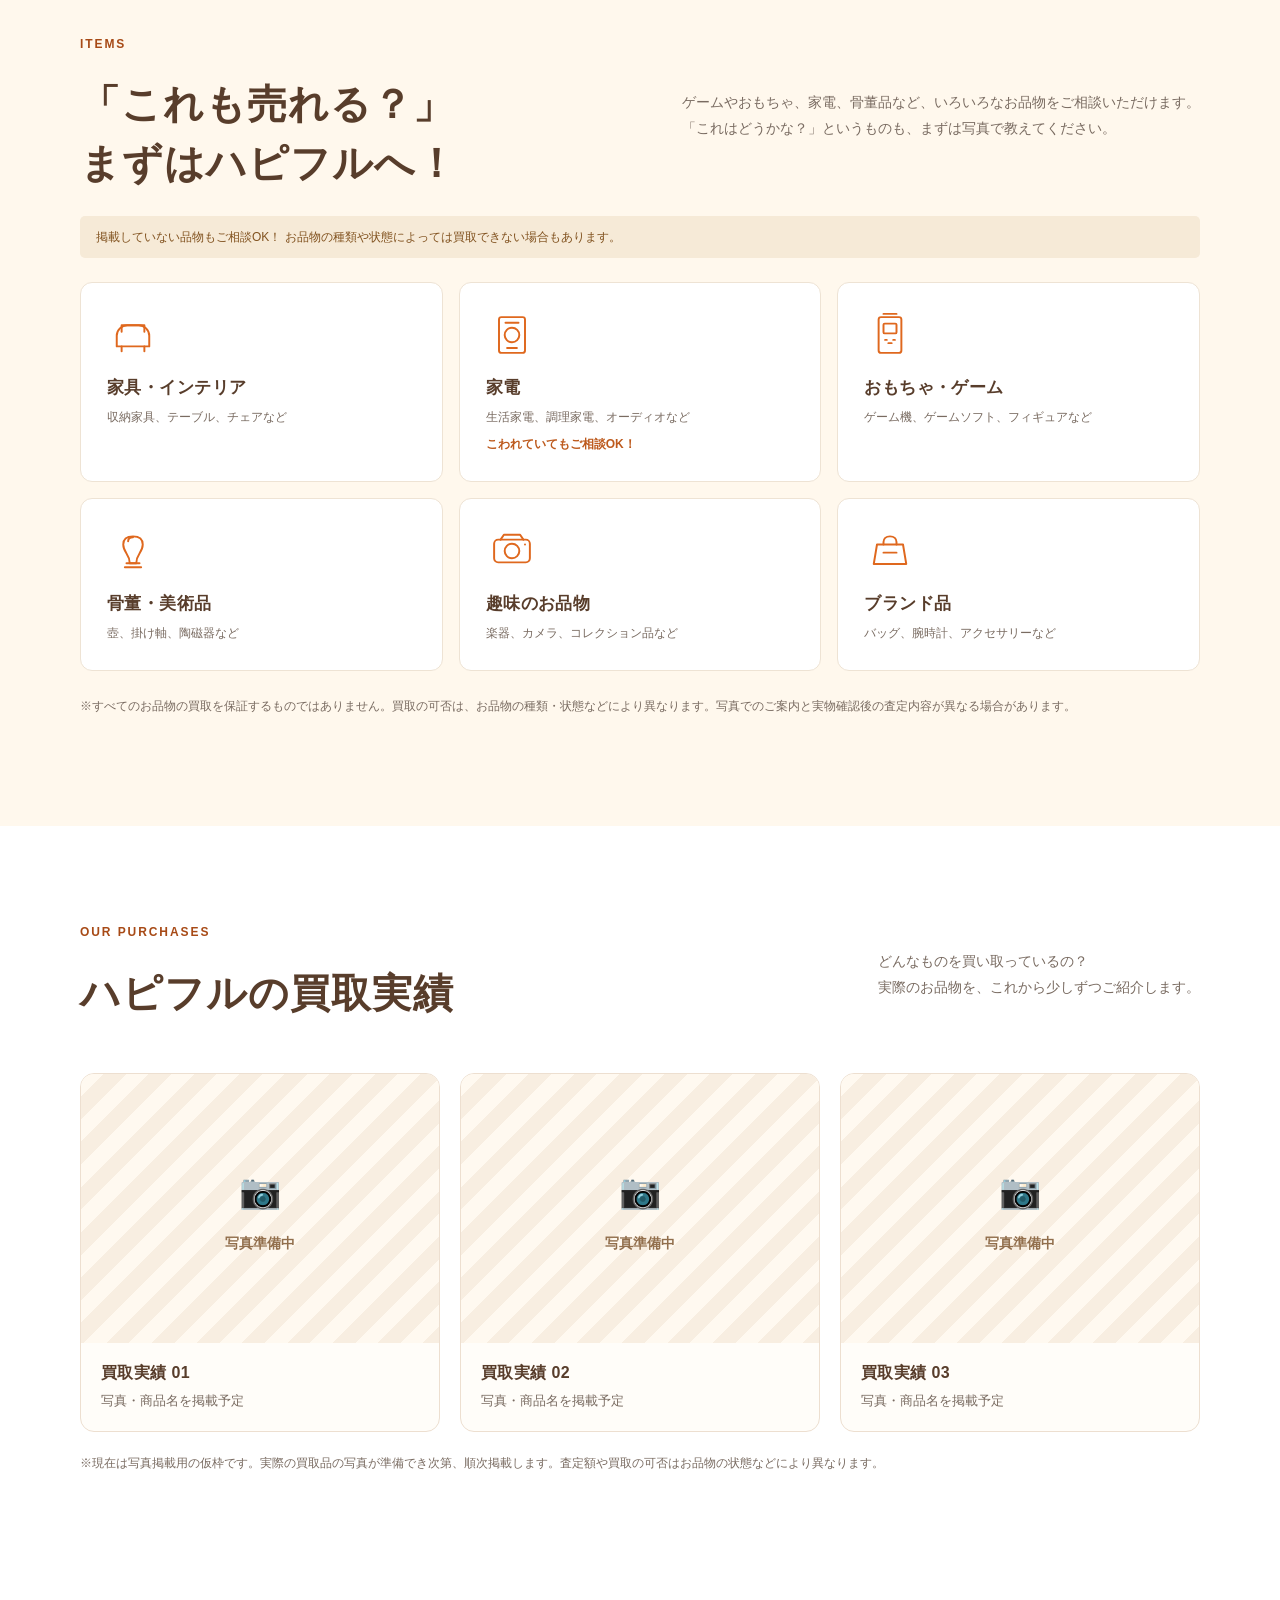
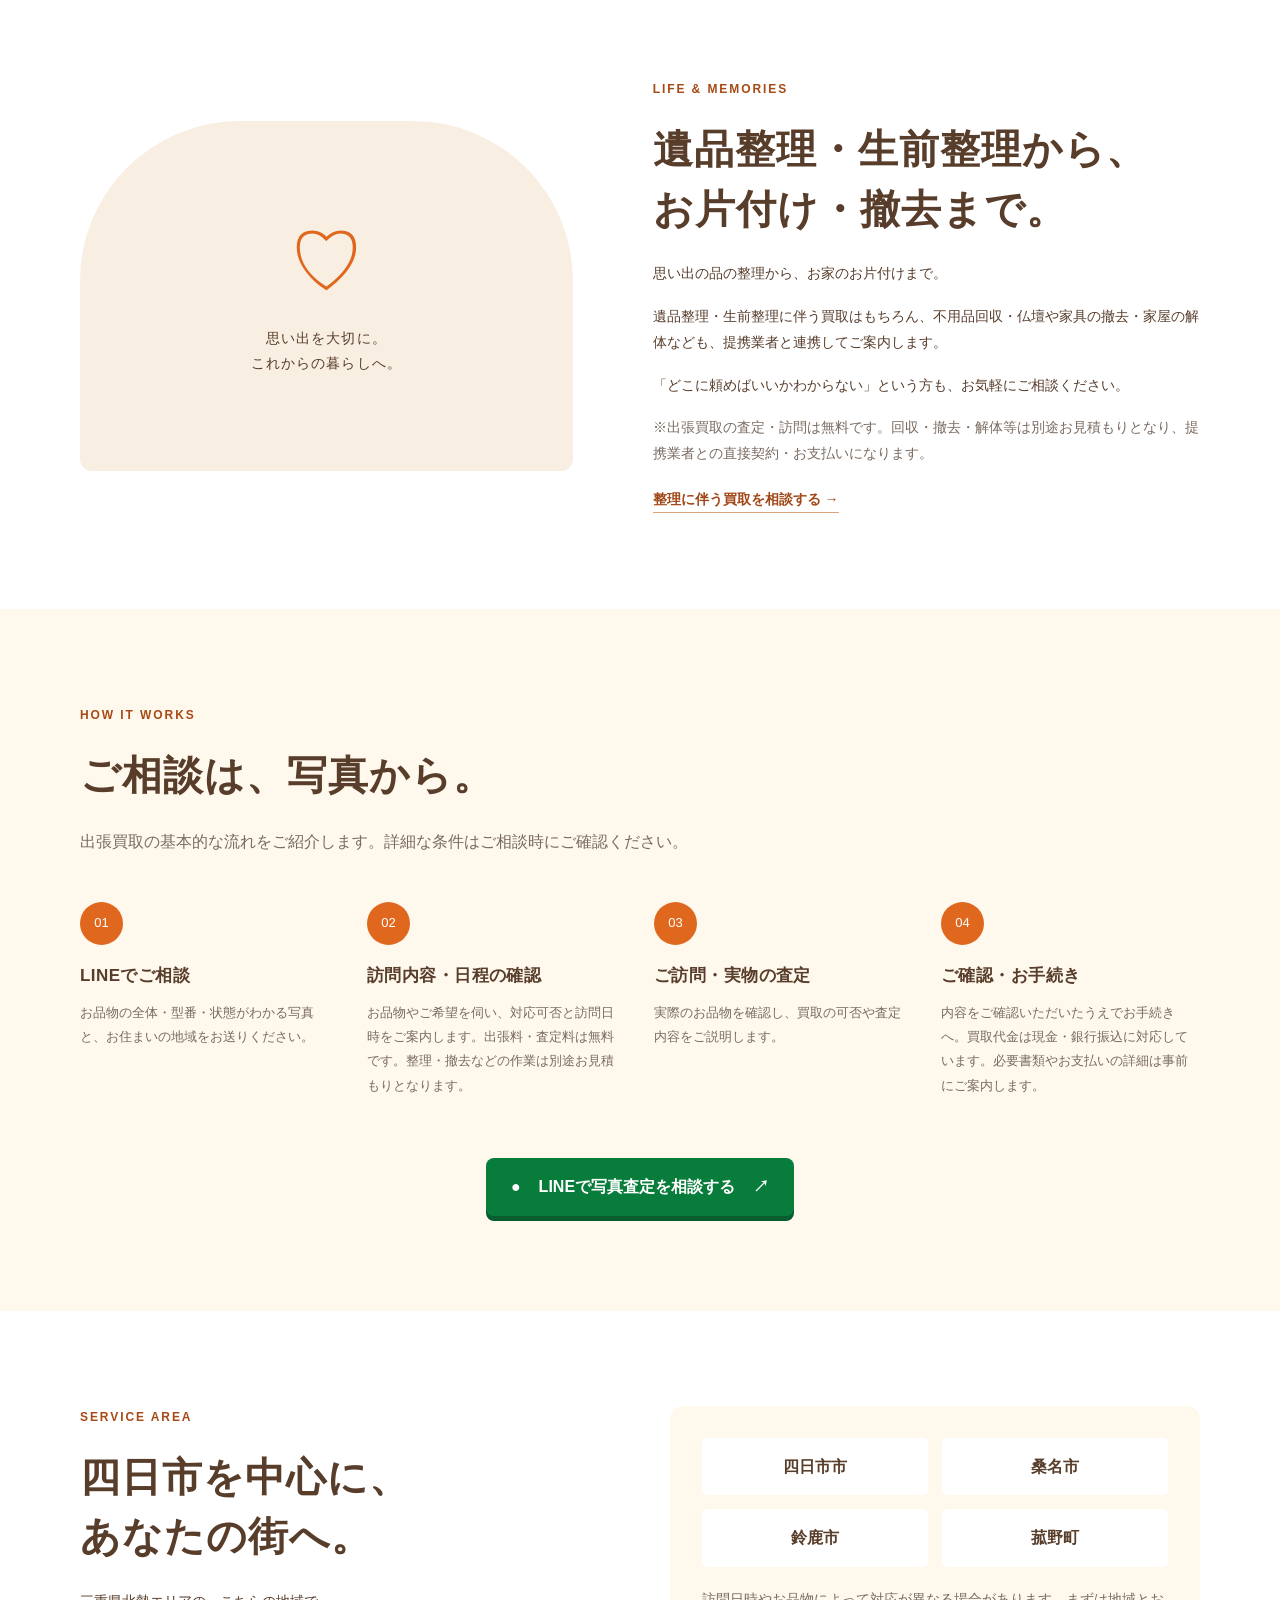
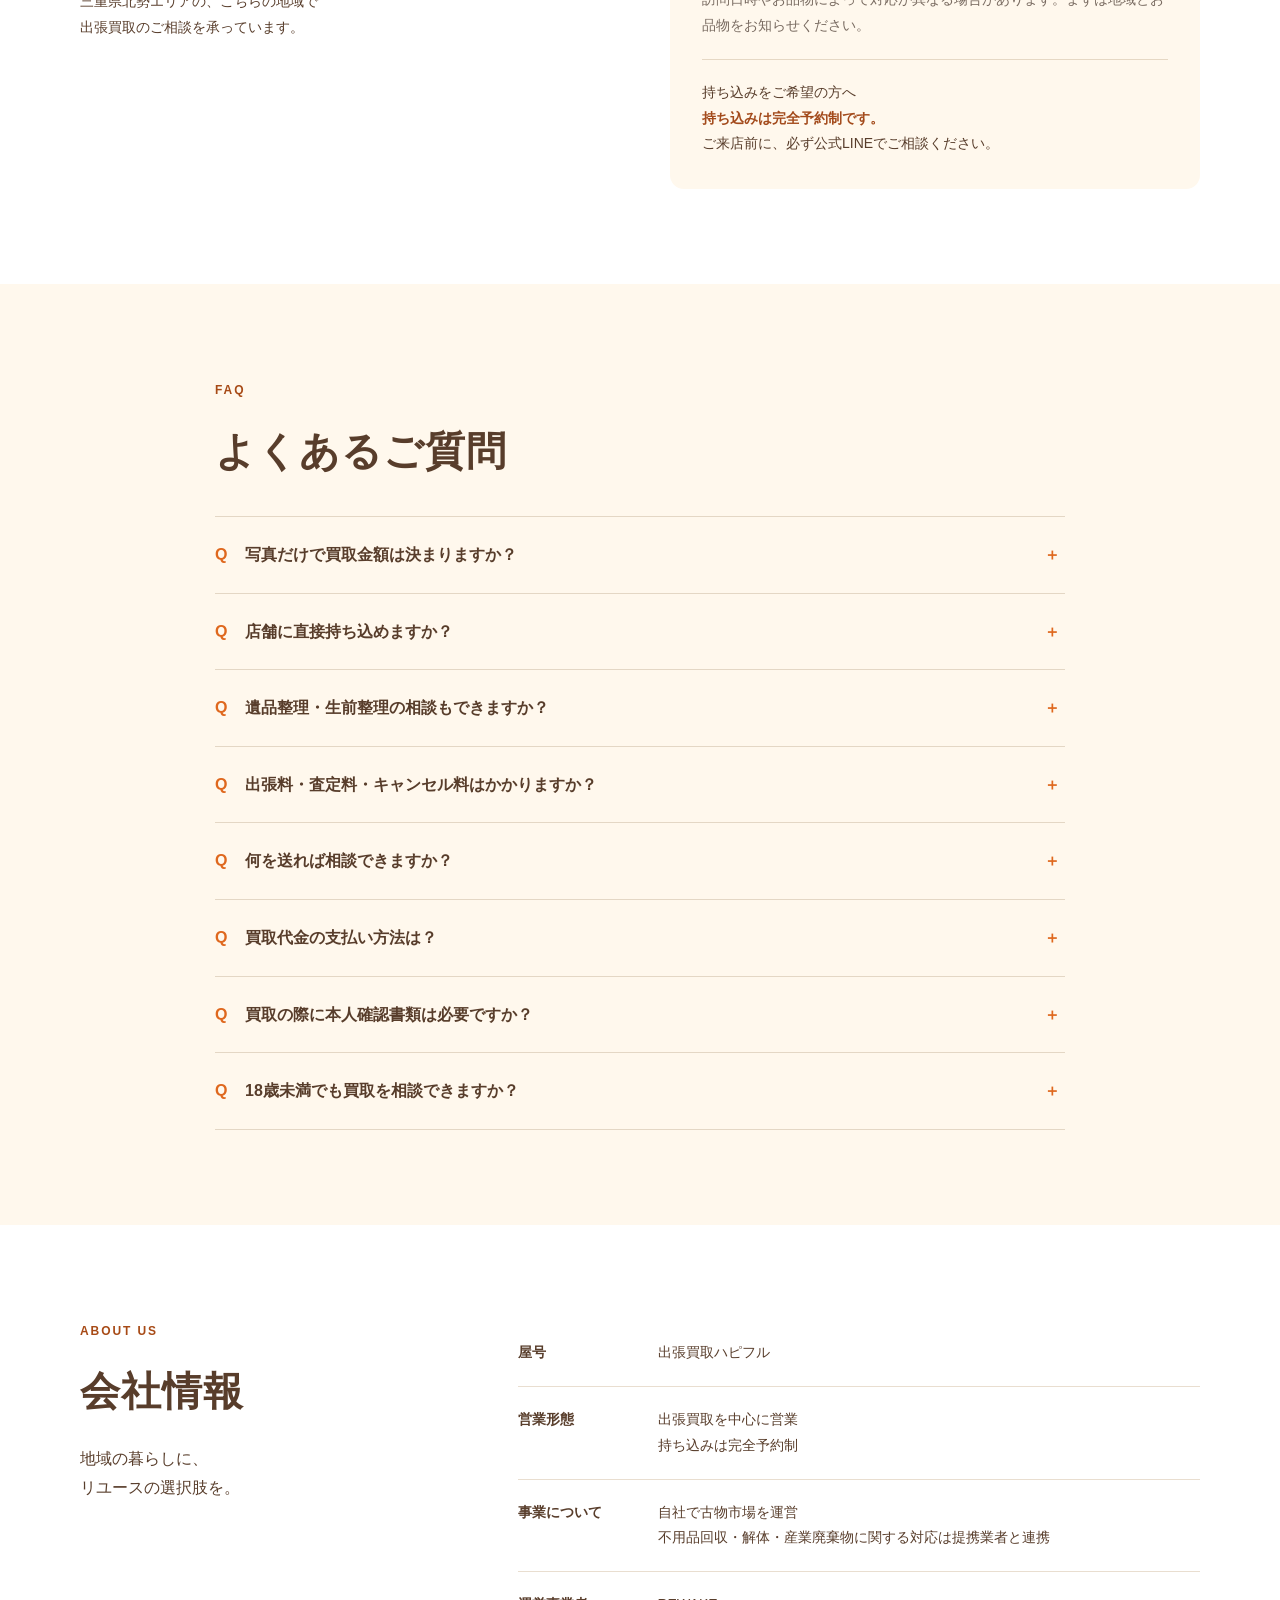
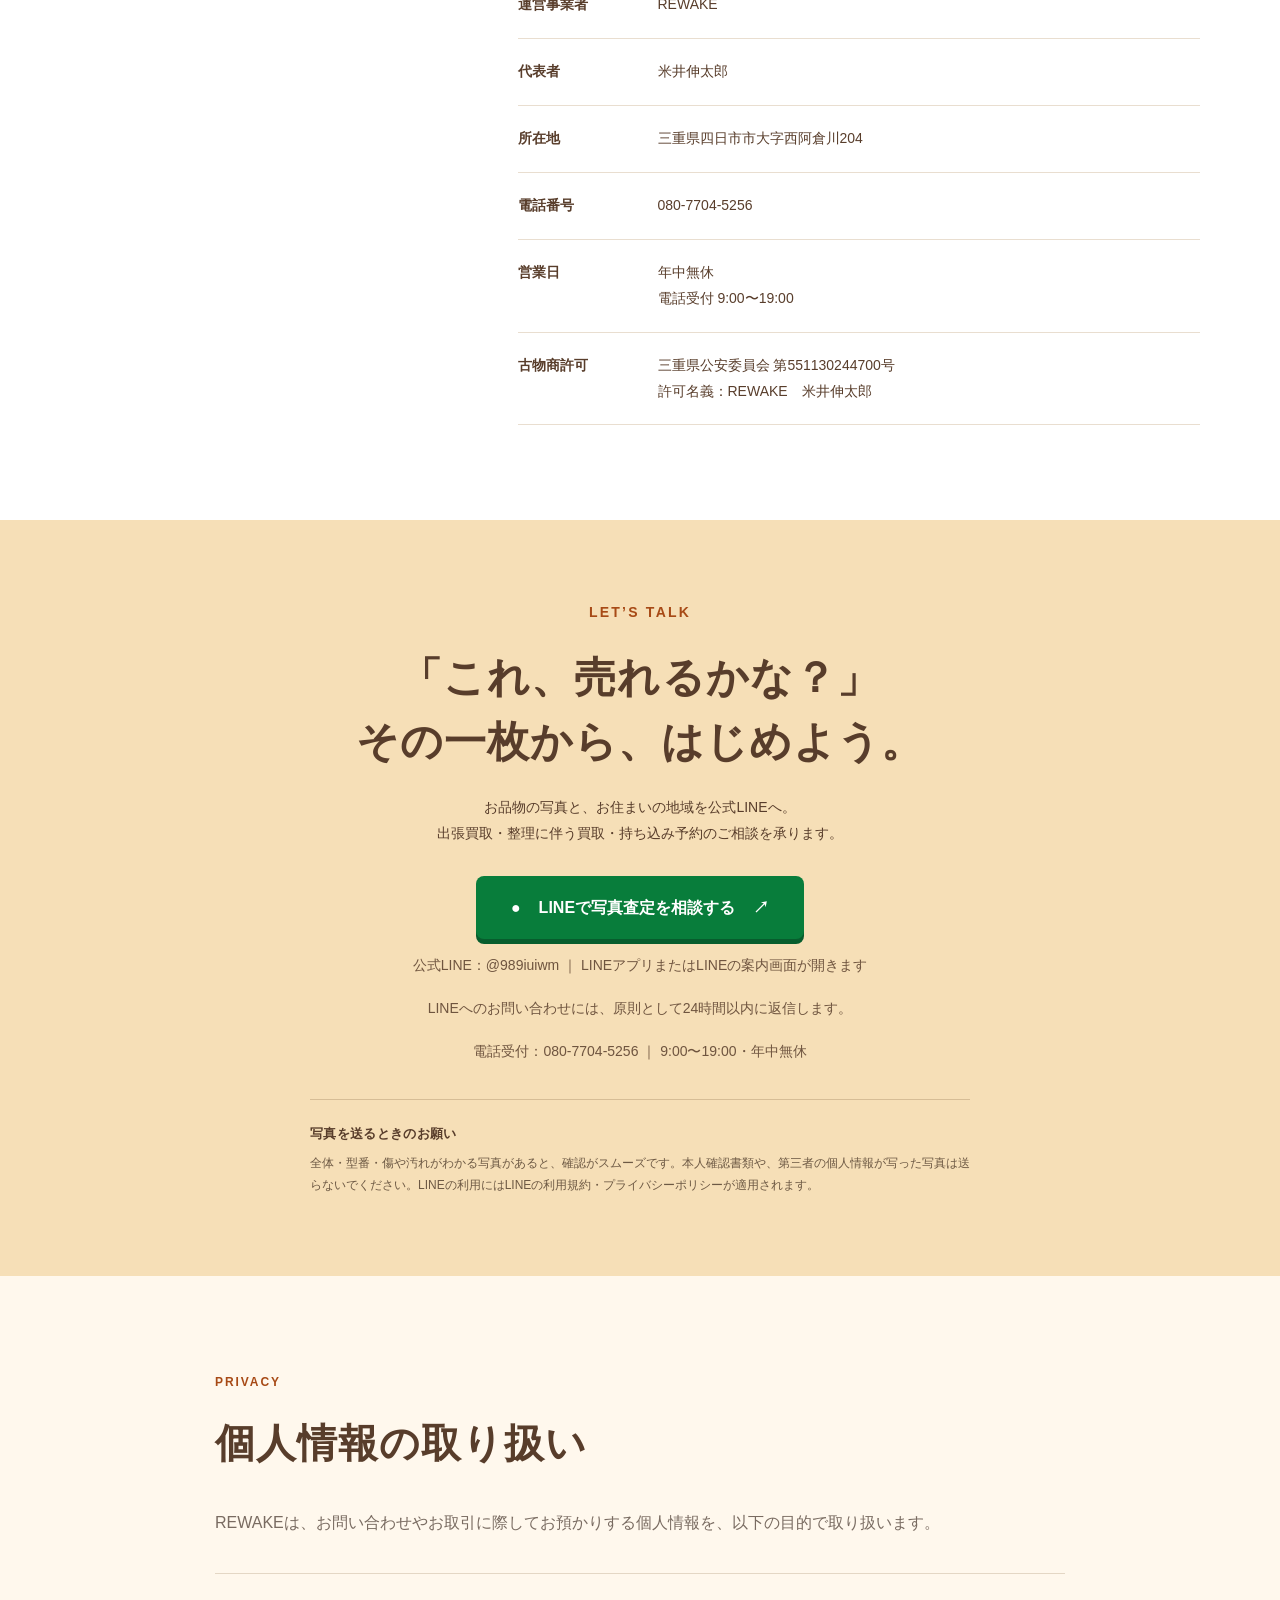
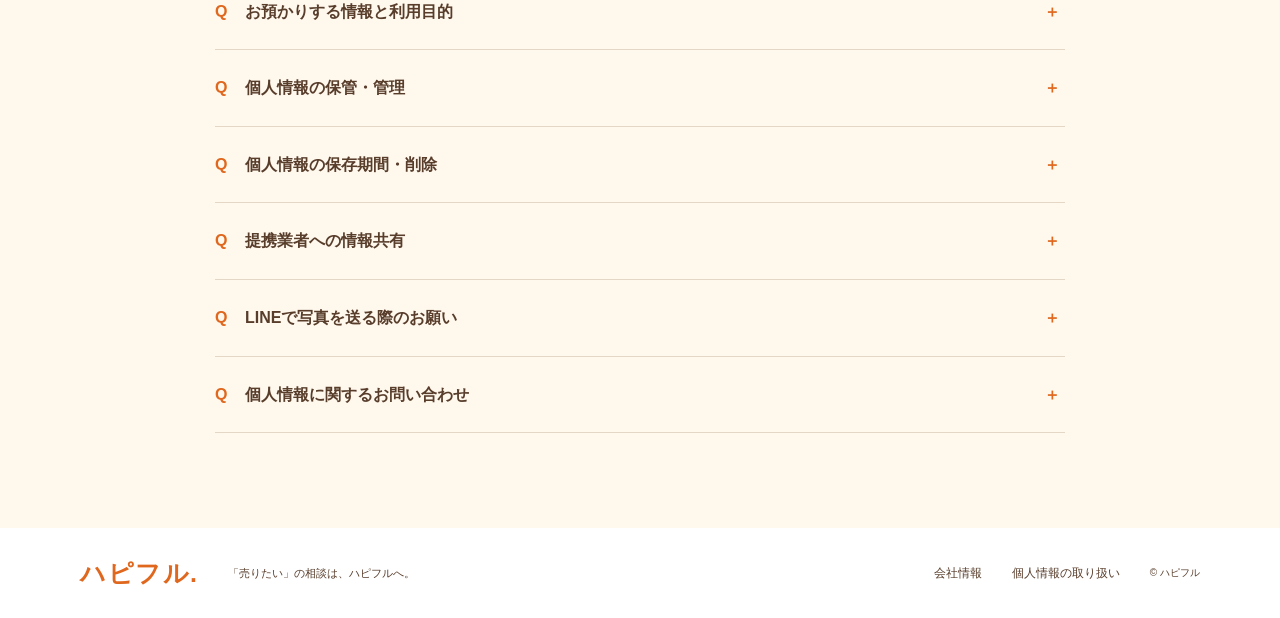
==== commit 9edd3e0d: "Update index.html" ====
--- a/index.html
+++ b/index.html
@@ -1,7 +1,7 @@
 <!doctype html>
 <html lang="ja"><head><meta charset="utf-8"><meta name="viewport" content="width=device-width,initial-scale=1"><title>出張買取ハピフル｜四日市市・桑名市・鈴鹿市・菰野町</title><meta name="description" content="三重県四日市市の出張買取ハピフル。四日市市・桑名市・鈴鹿市・菰野町で、おうちの売りたいものや遺品整理・生前整理に伴う買取をご相談いただけます。公式LINEで写真査定のご相談を。持ち込みは完全予約制です。"><meta name="robots" content="index,follow"><meta name="theme-color" content="#df681e"><link rel="icon" href="assets/favicon.svg" type="image/svg+xml"><link rel="stylesheet" href="assets/style.css"><script src="assets/mascot.js" defer></script></head><body>
 <a class="skip" href="#main">本文へ移動</a>
-<header><div class="wrap header-inner"><a class="brand" href="#top" aria-label="ハピフル トップ"><span class="brand-mark" aria-hidden="true">♡</span><span><small>三重県四日市市の出張買取</small><b>ハピフル<span class="brand-dot">.</span></b></span></a><nav aria-label="メインナビゲーション"><a href="#features">ハピフルの特徴</a><a href="#items">買取品目</a><a href="#results">買取実績</a><a href="#flow">ご利用の流れ</a><a href="#faq">よくある質問</a></nav><a class="button line " href="https://line.me/R/ti/p/@989iuiwm" target="_blank" rel="noopener noreferrer"><span aria-hidden="true">●</span> LINEで写真査定<span aria-hidden="true">↗</span></a></div></header>
+<header><div class="wrap header-inner"><a class="brand" href="#top" aria-label="ハピフル トップ"><span class="brand-mark" aria-hidden="true">♡</span><span><small>三重県四日市市の出張買取</small><b>ハピフル</b></span></a><nav aria-label="メインナビゲーション"><a href="#features">ハピフルの特徴</a><a href="#items">買取品目</a><a href="#results">買取実績</a><a href="#flow">ご利用の流れ</a><a href="#faq">よくある質問</a></nav><a class="button line " href="https://line.me/R/ti/p/@989iuiwm" target="_blank" rel="noopener noreferrer"><span aria-hidden="true">●</span> LINEで写真査定<span aria-hidden="true">↗</span></a></div></header>
 <main id="main"><section class="hero" id="top"><div class="wrap hero-grid"><div><p class="eyebrow">暮らしに、次のハッピーを。</p><h1>「これ、売れるかな？」と思ったら、<br><em>まずはハピフルへ！</em></h1><p class="hero-copy">三重県四日市市を中心に、出張買取を行っています。<br>おもちゃ・ゲーム・家電・骨董品など、幅広いお品物に対応。一つひとつ丁寧に査定いたします。</p><div class="area-tags"><span>四日市市</span><span>桑名市</span><span>鈴鹿市</span><span>菰野町</span></div><a class="button line " href="https://line.me/R/ti/p/@989iuiwm" target="_blank" rel="noopener noreferrer"><span aria-hidden="true">●</span> LINEで写真査定を相談する<span aria-hidden="true">↗</span></a><p class="micro">まずは写真でご相談。持ち込みは完全予約制です。</p></div><div class="hero-art"><div class="art-orbit"></div><span class="art-label">たいせつなものを、次の誰かへ。</span><div class="mascot-slot"><!-- assets/mascot.webp を追加するだけで画像に切り替わります。PNGの場合は下記srcも変更してください。 --><img class="mascot-image" src="assets/mascot.webp" width="600" height="660" alt="ハートを持ったハピフルのフクロウ" decoding="async" hidden><div class="mascot-placeholder" aria-label="ハートを持ったフクロウのマスコット画像を追加予定"><span class="heart" aria-hidden="true">♡</span><b>ここに、ハピフルの<br>フクロウがやってきます。</b><small>マスコット画像 追加予定</small></div></div><div class="art-card"><span aria-hidden="true">⌂</span><div><strong>写真を送って、気軽に相談。</strong><small>出張買取を中心に営業しています</small></div></div><span class="spark one" aria-hidden="true">✦</span><span class="spark two" aria-hidden="true">✦</span></div></div><div class="hero-bottom wrap"><span>REUSE FOR A HAPPY LIFE</span><a href="#features">ハピフルについて知る ↓</a></div></section>
 <section id="features" class="section"><div class="wrap"><p class="eyebrow">WHY HAPIFURU</p><h2>地元・四日市のハピフルだから、<br>気軽に相談できる。</h2><p class="intro">ハピフルは、四日市市に拠点を置く出張買取サービスです。<br>身近な地域のお店として、お品物のことも、お片付けのことも、一つひとつ丁寧にお話を伺います。</p><div class="features"><article><span class="number">01</span><h3>四日市を中心に<br>ご自宅へお伺い</h3><p>四日市市を中心に、桑名市・鈴鹿市・菰野町でも出張買取のご相談を承っています。お品物の量や内容に合わせて、訪問についてご案内します。</p></article><article><span class="number">02</span><h3>自社で運営する<br>古物市場</h3><p>ハピフルは古物市場も運営しています。お預かりした大切なお品物が、次に必要とする人へつながるよう、リユースに取り組んでいます。</p></article><article><span class="number">03</span><h3>まずは写真で<br>気軽にLINE相談</h3><p>初めての方もお気軽に。お品物の写真や、わかる範囲の情報を送っていただければ、ご相談内容を確認してご案内します。</p></article></div></div></section>
 <section id="items" class="section cream"><div class="wrap"><div class="section-heading"><div><p class="eyebrow">ITEMS</p><h2>「これも売れる？」<br>まずはハピフルへ！</h2></div><p>ゲームやおもちゃ、家電、骨董品など、いろいろなお品物をご相談いただけます。<br>「これはどうかな？」というものも、まずは写真で教えてください。</p></div><p class="draft-label">掲載していない品物もご相談OK！ お品物の種類や状態によっては買取できない場合もあります。</p><div class="items">
@@ -56,4 +56,4 @@
 <section id="faq" class="section cream"><div class="wrap faq-wrap"><p class="eyebrow">FAQ</p><h2>よくあるご質問</h2><details><summary>写真だけで買取金額は決まりますか？</summary><p>写真では、お品物の内容や状態を確認します。実物の状態によって査定内容が変わる場合があります。最終的な条件はお手続き前にご確認ください。</p></details><details><summary>店舗に直接持ち込めますか？</summary><p>持ち込みは完全予約制です。事前に公式LINEで、お品物の写真と持ち込み希望をお知らせください。予約確定前のご来店はお控えください。</p></details><details><summary>遺品整理・生前整理の相談もできますか？</summary><p>整理に伴う買取に加え、お片付けや家具・仏壇の撤去などもご相談いただけます。不用品回収・解体・産業廃棄物に関する対応は提携業者と連携して進めます。品物の種類や量、ご希望の作業・時期をお知らせください。作業料金は写真で概算をご案内し、必要に応じて現地確認のうえ確定します。提携業者が行う作業は、お客様と提携業者との直接契約・お支払いとなります。</p></details><details><summary>出張料・査定料・キャンセル料はかかりますか？</summary><p>出張料・査定料は無料です。整理・回収・撤去・解体などの作業費用は別途お見積もりとなります。キャンセル料も無料です。予約の変更・キャンセルは、お早めにご連絡ください。</p></details><details><summary>何を送れば相談できますか？</summary><p>お品物の全体写真、メーカーや型番、傷・汚れの状態、おおよその数量、お住まいの市町をお送りください。詳しい住所は日程の相談時にお伝えください。</p></details><details><summary>買取代金の支払い方法は？</summary><p>現金・銀行振込の両方に対応しています。銀行振込の時期は金額やお取引内容によって異なるため、契約前にご案内します。振込手数料はREWAKEが負担します。</p></details><details><summary>買取の際に本人確認書類は必要ですか？</summary><p>買取のお手続きでは、公的な本人確認書類をご用意ください。書類の種類やお取引方法により確認事項が異なるため、ご利用いただける書類と必要な手続きは事前にご案内します。本人確認書類の画像をLINEへ送ることはお控えください。</p></details><details><summary>18歳未満でも買取を相談できますか？</summary><p>18歳未満の方ご本人からのご相談も承ります。買取には保護者の同意確認など必要な手続きがありますので、事前にお問い合わせください。具体的な確認方法は現在準備中です。確認手続きが整うまでは、買取契約・お支払いは行いません。</p></details></div></section>
 <section id="company" class="section"><div class="wrap company-layout"><div><p class="eyebrow">ABOUT US</p><h2>会社情報</h2><p>地域の暮らしに、<br>リユースの選択肢を。</p></div><dl class="company"><div><dt>屋号</dt><dd>出張買取ハピフル</dd></div><div><dt>営業形態</dt><dd>出張買取を中心に営業<br>持ち込みは完全予約制</dd></div><div><dt>事業について</dt><dd>自社で古物市場を運営<br>不用品回収・解体・産業廃棄物に関する対応は提携業者と連携</dd></div><div><dt>運営事業者</dt><dd>REWAKE</dd></div><div><dt>代表者</dt><dd>米井伸太郎</dd></div><div><dt>所在地</dt><dd>三重県四日市市大字西阿倉川204</dd></div><div><dt>電話番号</dt><dd><a href="tel:08077045256">080-7704-5256</a></dd></div><div><dt>営業日</dt><dd>年中無休<br>電話受付 9:00〜19:00</dd></div><div><dt>古物商許可</dt><dd>三重県公安委員会 第551130244700号<br>許可名義：REWAKE　米井伸太郎</dd></div></dl></div></section>
 <section id="contact" class="contact"><div class="wrap"><p class="eyebrow">LET’S TALK</p><h2>「これ、売れるかな？」<br>その一枚から、はじめよう。</h2><p>お品物の写真と、お住まいの地域を公式LINEへ。<br>出張買取・整理に伴う買取・持ち込み予約のご相談を承ります。</p><a class="button line " href="https://line.me/R/ti/p/@989iuiwm" target="_blank" rel="noopener noreferrer"><span aria-hidden="true">●</span> LINEで写真査定を相談する<span aria-hidden="true">↗</span></a><p class="micro">公式LINE：@989iuiwm ｜ LINEアプリまたはLINEの案内画面が開きます</p><p class="micro">LINEへのお問い合わせには、原則として24時間以内に返信します。</p><p class="micro">電話受付：<a href="tel:08077045256">080-7704-5256</a> ｜ 9:00〜19:00・年中無休</p><div class="privacy"><h3>写真を送るときのお願い</h3><p>全体・型番・傷や汚れがわかる写真があると、確認がスムーズです。本人確認書類や、第三者の個人情報が写った写真は送らないでください。LINEの利用にはLINEの利用規約・プライバシーポリシーが適用されます。</p></div></div></section><section id="privacy" class="section cream"><div class="wrap faq-wrap"><p class="eyebrow">PRIVACY</p><h2>個人情報の取り扱い</h2><p class="intro">REWAKEは、お問い合わせやお取引に際してお預かりする個人情報を、以下の目的で取り扱います。</p><details><summary>お預かりする情報と利用目的</summary><p>お名前・ご住所・連絡先、お品物や作業場所の写真、お取引に必要な情報を、査定・見積もり、ご連絡、契約・お支払い、法令上必要な記録のために利用します。</p></details><details><summary>個人情報の保管・管理</summary><p>紙の書類は施錠して保管し、電子データはパスワード等で保護します。個人情報へのアクセスは担当者に限定して管理します。</p></details><details><summary>個人情報の保存期間・削除</summary><p>個人情報は、利用目的の達成に必要な期間および法令上必要な期間保存します。保存が不要になった紙の書類は裁断等により処分し、電子データは適切な方法で削除します。</p></details><details><summary>提携業者への情報共有</summary><p>回収・解体などを担当する提携業者に連絡先や作業写真などを共有する場合は、共有先・目的・内容を事前にご説明し、お客様の同意を得たうえで必要な情報を共有します。提携業者が行う作業は、お客様と提携業者との直接契約・お支払いとなります。</p></details><details><summary>LINEで写真を送る際のお願い</summary><p>本人確認書類や、第三者の個人情報が写った写真は送らないでください。LINEの利用にはLINEの利用規約・プライバシーポリシーが適用されます。</p></details><details><summary>個人情報に関するお問い合わせ</summary><p>運営事業者：REWAKE　米井伸太郎<br>所在地：三重県四日市市大字西阿倉川204<br>電話：<a href="tel:08077045256">080-7704-5256</a>（9:00〜19:00・年中無休）<br>個人情報の取り扱いや、開示・訂正・削除等のご相談は上記窓口へお問い合わせください。法令上の保存義務がある情報など、お申し出の内容によってはご希望に沿えない場合があります。</p></details></div></section></main>
-<footer><div class="wrap footer-inner"><a class="brand" href="#top"><b>ハピフル.</b></a><p>「売りたい」の相談は、ハピフルへ。</p><a href="#company">会社情報</a><a href="#privacy">個人情報の取り扱い</a><small>© ハピフル</small></div></footer><div class="mobile-cta"><a class="button line " href="https://line.me/R/ti/p/@989iuiwm" target="_blank" rel="noopener noreferrer"><span aria-hidden="true">●</span> LINEで写真査定<span aria-hidden="true">↗</span></a></div></body></html>+<footer><div class="wrap footer-inner"><a class="brand" href="#top"><b>ハピフル.</b></a><p>「売りたい」の相談は、ハピフルへ。</p><a href="#company">会社情報</a><a href="#privacy">個人情報の取り扱い</a><small>© ハピフル</small></div></footer><div class="mobile-cta"><a class="button line " href="https://line.me/R/ti/p/@989iuiwm" target="_blank" rel="noopener noreferrer"><span aria-hidden="true">●</span> LINEで写真査定<span aria-hidden="true">↗</span></a></div></body></html>
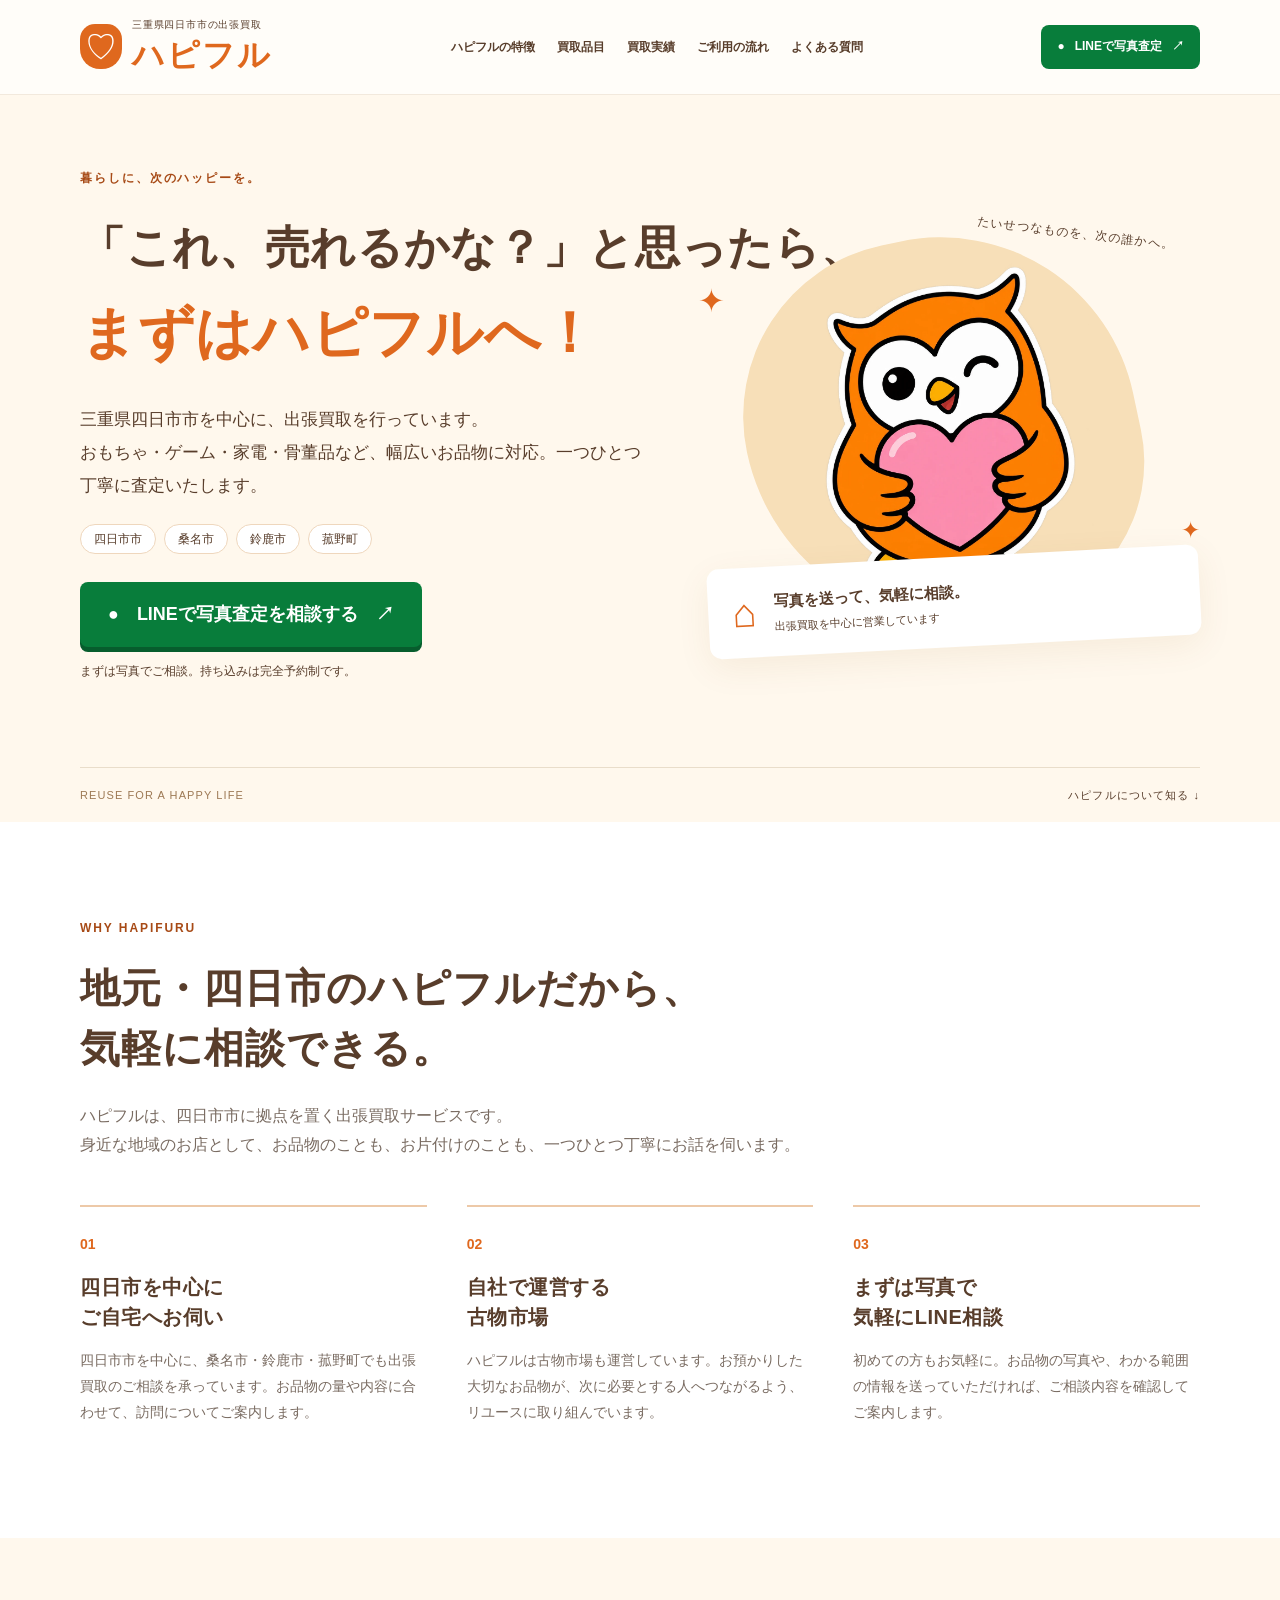
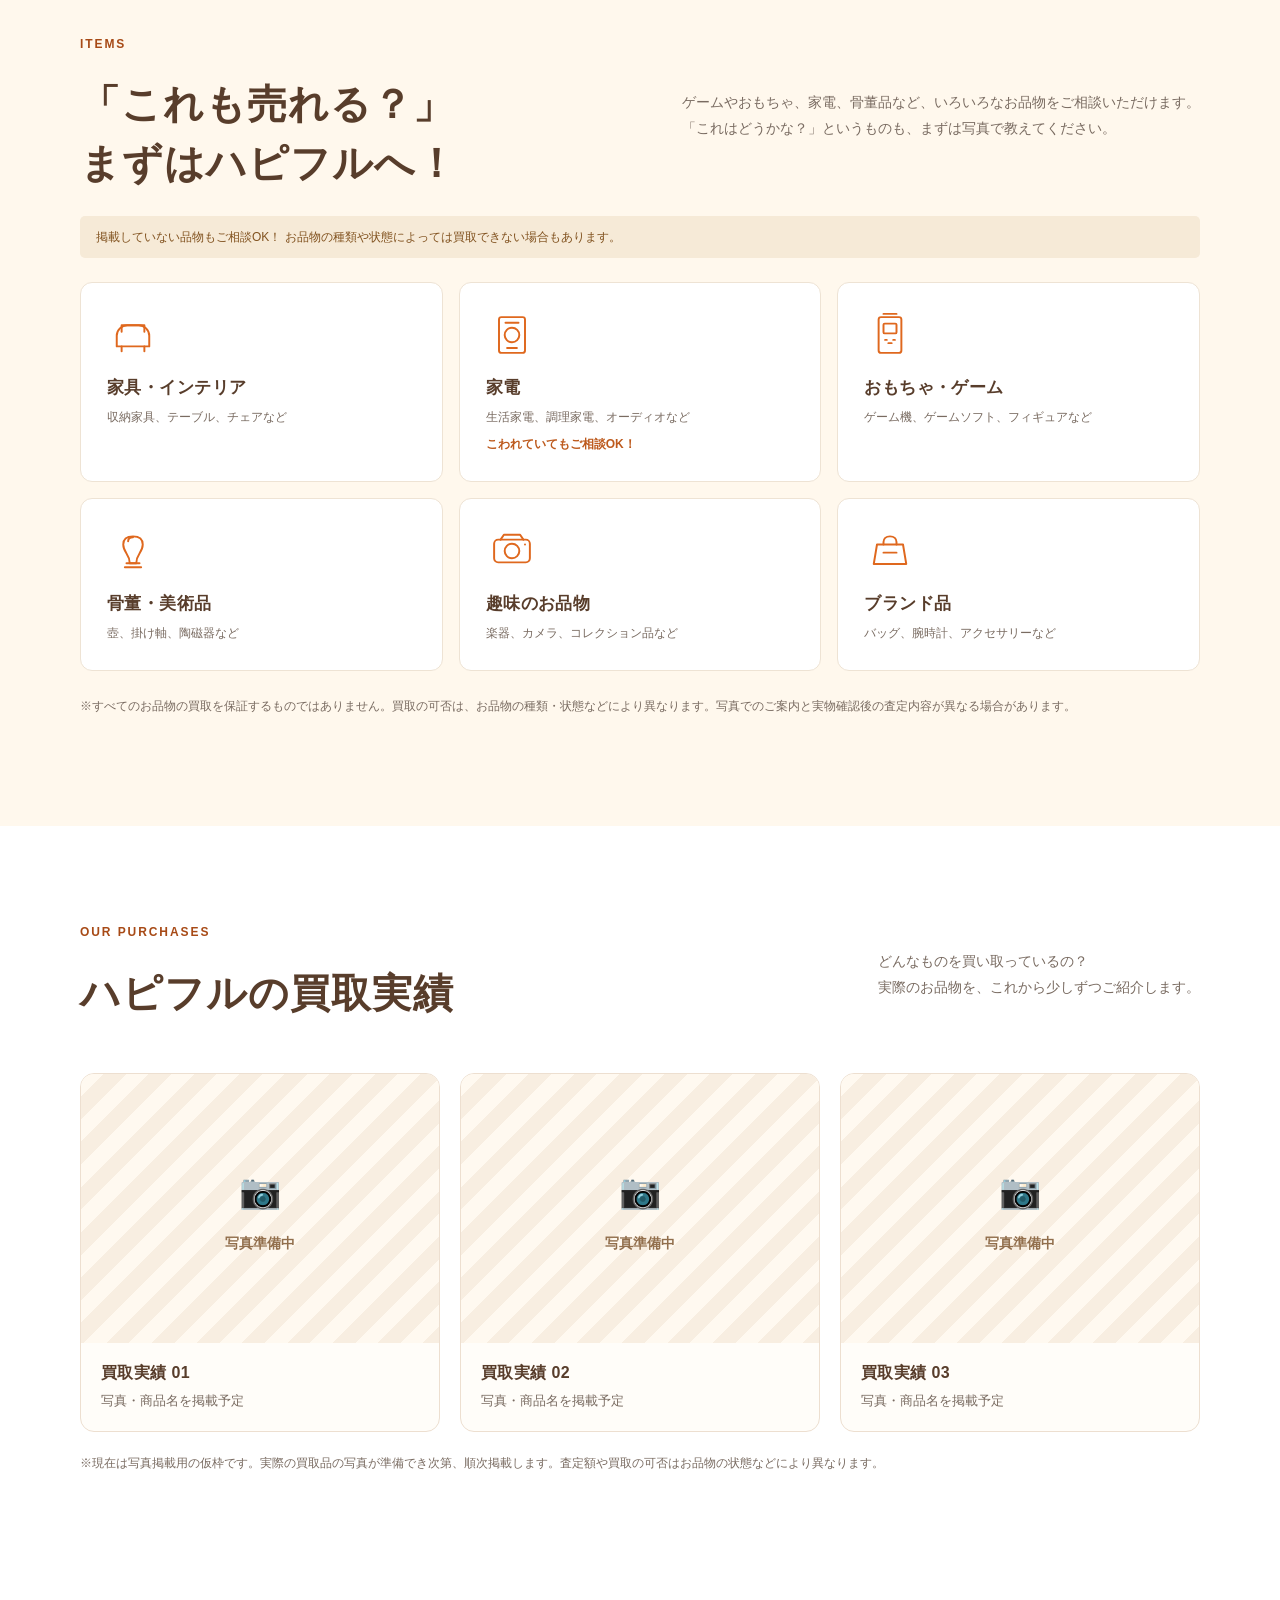
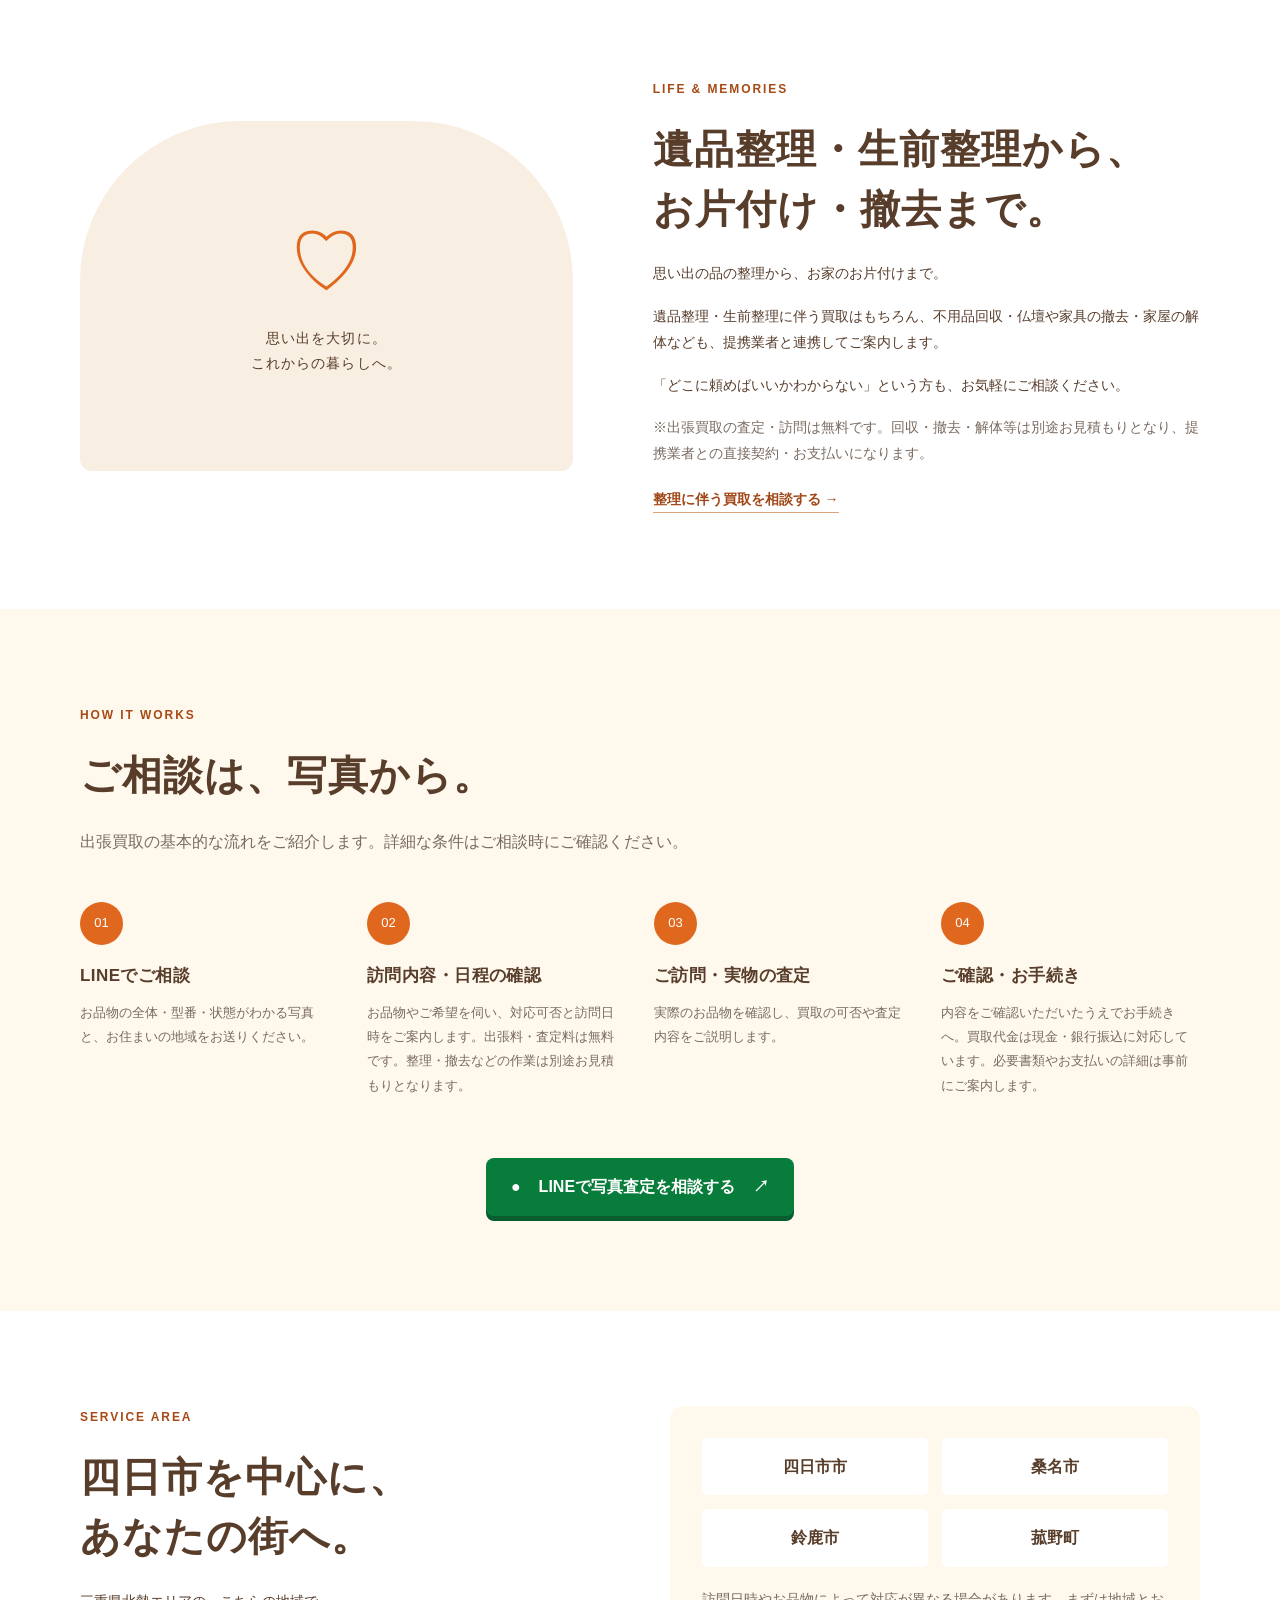
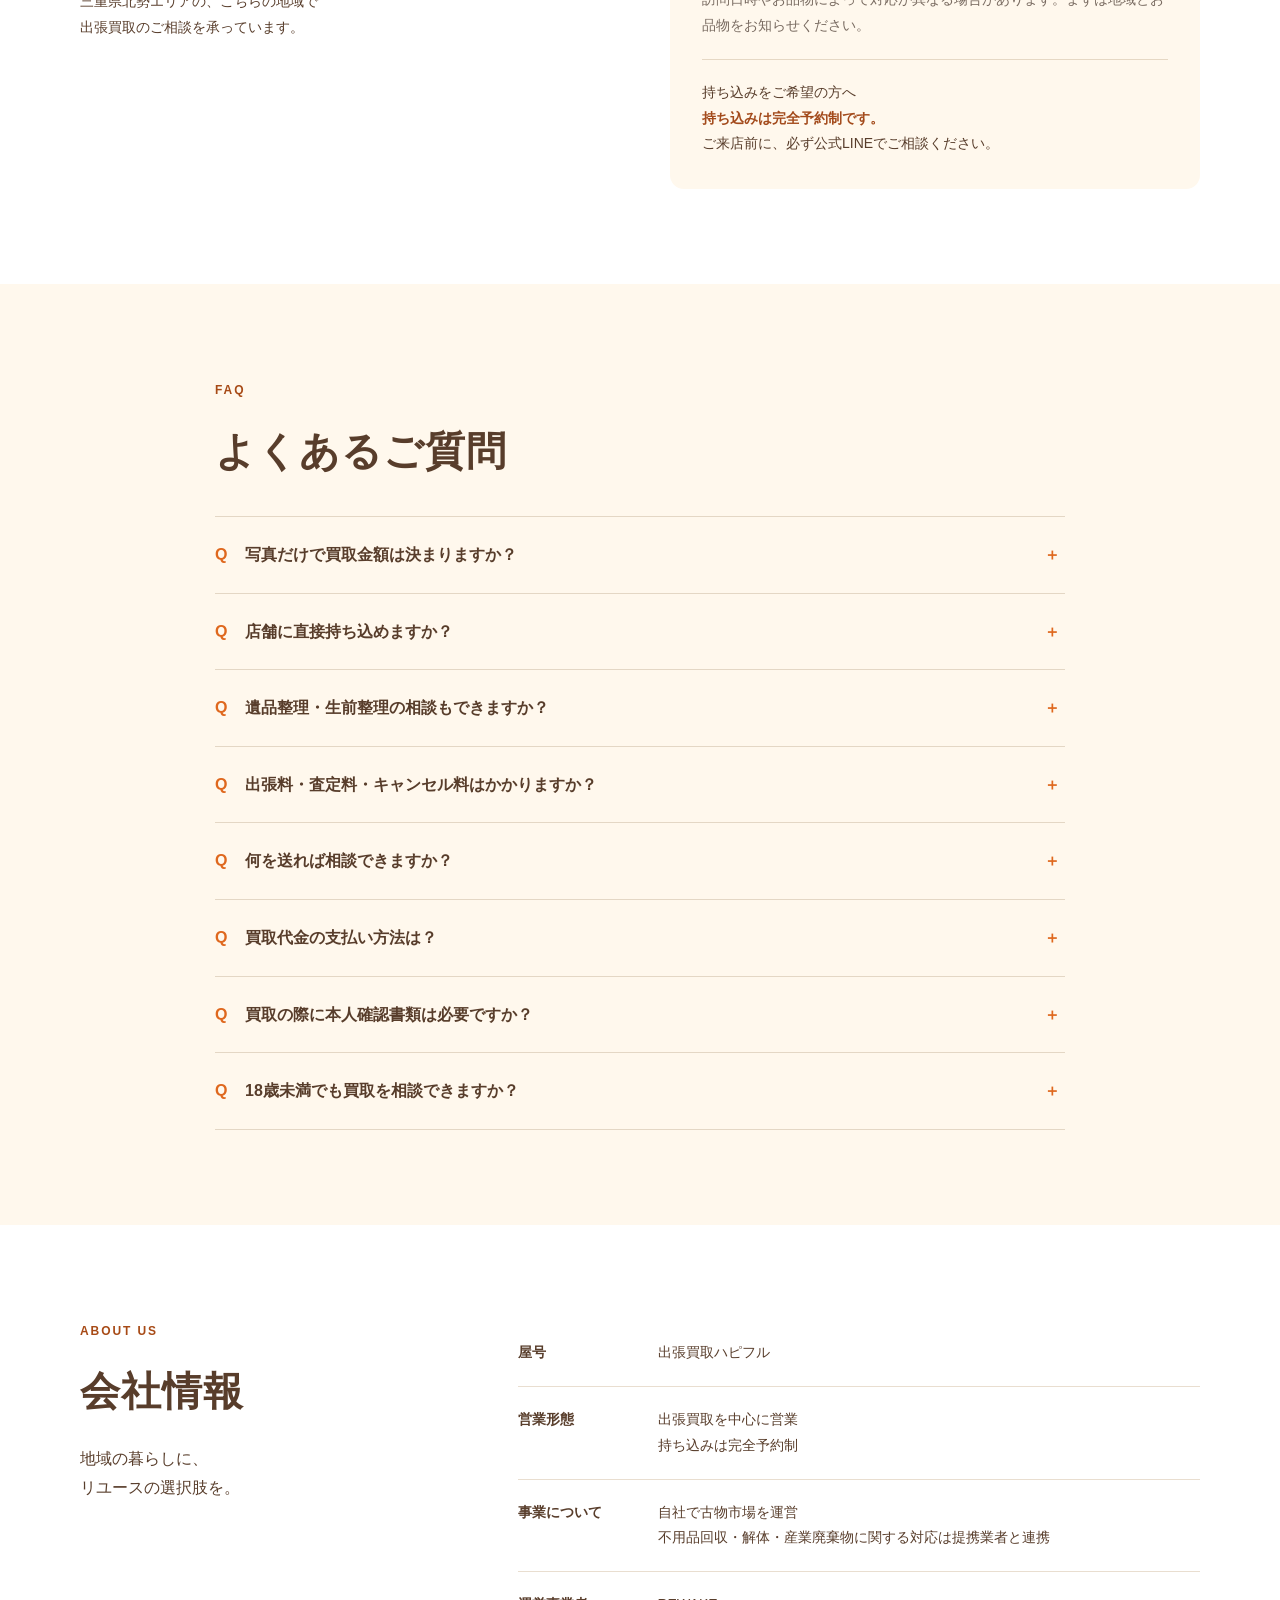
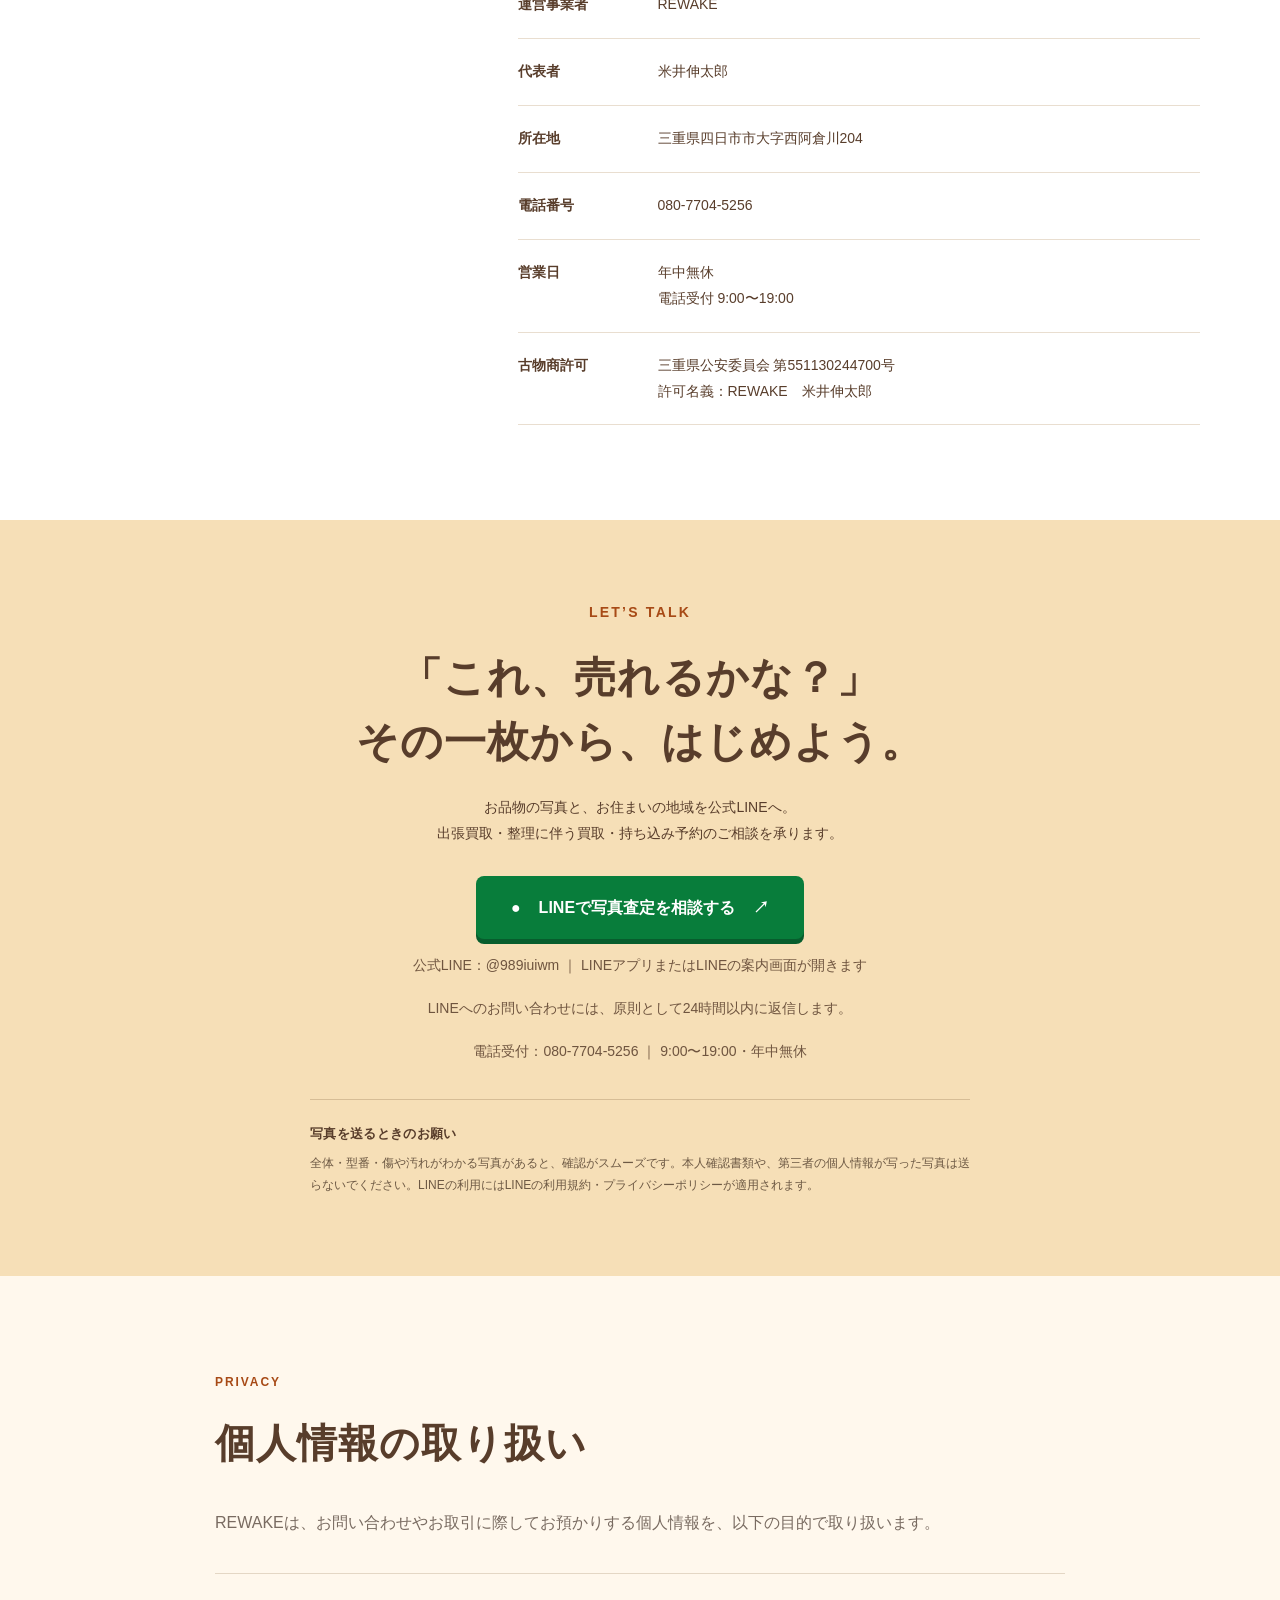
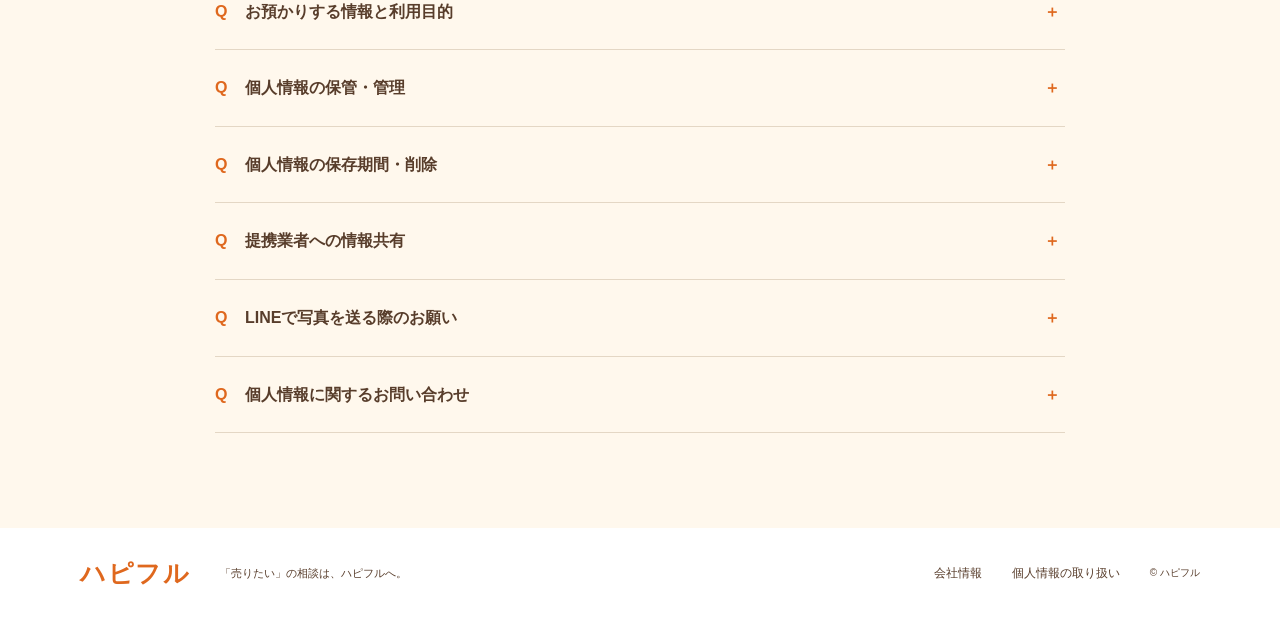
==== commit 7e6370c4: "Remove trailing dot from footer Hapifuru logo" ====
--- a/index.html
+++ b/index.html
@@ -56,4 +56,4 @@
 <section id="faq" class="section cream"><div class="wrap faq-wrap"><p class="eyebrow">FAQ</p><h2>よくあるご質問</h2><details><summary>写真だけで買取金額は決まりますか？</summary><p>写真では、お品物の内容や状態を確認します。実物の状態によって査定内容が変わる場合があります。最終的な条件はお手続き前にご確認ください。</p></details><details><summary>店舗に直接持ち込めますか？</summary><p>持ち込みは完全予約制です。事前に公式LINEで、お品物の写真と持ち込み希望をお知らせください。予約確定前のご来店はお控えください。</p></details><details><summary>遺品整理・生前整理の相談もできますか？</summary><p>整理に伴う買取に加え、お片付けや家具・仏壇の撤去などもご相談いただけます。不用品回収・解体・産業廃棄物に関する対応は提携業者と連携して進めます。品物の種類や量、ご希望の作業・時期をお知らせください。作業料金は写真で概算をご案内し、必要に応じて現地確認のうえ確定します。提携業者が行う作業は、お客様と提携業者との直接契約・お支払いとなります。</p></details><details><summary>出張料・査定料・キャンセル料はかかりますか？</summary><p>出張料・査定料は無料です。整理・回収・撤去・解体などの作業費用は別途お見積もりとなります。キャンセル料も無料です。予約の変更・キャンセルは、お早めにご連絡ください。</p></details><details><summary>何を送れば相談できますか？</summary><p>お品物の全体写真、メーカーや型番、傷・汚れの状態、おおよその数量、お住まいの市町をお送りください。詳しい住所は日程の相談時にお伝えください。</p></details><details><summary>買取代金の支払い方法は？</summary><p>現金・銀行振込の両方に対応しています。銀行振込の時期は金額やお取引内容によって異なるため、契約前にご案内します。振込手数料はREWAKEが負担します。</p></details><details><summary>買取の際に本人確認書類は必要ですか？</summary><p>買取のお手続きでは、公的な本人確認書類をご用意ください。書類の種類やお取引方法により確認事項が異なるため、ご利用いただける書類と必要な手続きは事前にご案内します。本人確認書類の画像をLINEへ送ることはお控えください。</p></details><details><summary>18歳未満でも買取を相談できますか？</summary><p>18歳未満の方ご本人からのご相談も承ります。買取には保護者の同意確認など必要な手続きがありますので、事前にお問い合わせください。具体的な確認方法は現在準備中です。確認手続きが整うまでは、買取契約・お支払いは行いません。</p></details></div></section>
 <section id="company" class="section"><div class="wrap company-layout"><div><p class="eyebrow">ABOUT US</p><h2>会社情報</h2><p>地域の暮らしに、<br>リユースの選択肢を。</p></div><dl class="company"><div><dt>屋号</dt><dd>出張買取ハピフル</dd></div><div><dt>営業形態</dt><dd>出張買取を中心に営業<br>持ち込みは完全予約制</dd></div><div><dt>事業について</dt><dd>自社で古物市場を運営<br>不用品回収・解体・産業廃棄物に関する対応は提携業者と連携</dd></div><div><dt>運営事業者</dt><dd>REWAKE</dd></div><div><dt>代表者</dt><dd>米井伸太郎</dd></div><div><dt>所在地</dt><dd>三重県四日市市大字西阿倉川204</dd></div><div><dt>電話番号</dt><dd><a href="tel:08077045256">080-7704-5256</a></dd></div><div><dt>営業日</dt><dd>年中無休<br>電話受付 9:00〜19:00</dd></div><div><dt>古物商許可</dt><dd>三重県公安委員会 第551130244700号<br>許可名義：REWAKE　米井伸太郎</dd></div></dl></div></section>
 <section id="contact" class="contact"><div class="wrap"><p class="eyebrow">LET’S TALK</p><h2>「これ、売れるかな？」<br>その一枚から、はじめよう。</h2><p>お品物の写真と、お住まいの地域を公式LINEへ。<br>出張買取・整理に伴う買取・持ち込み予約のご相談を承ります。</p><a class="button line " href="https://line.me/R/ti/p/@989iuiwm" target="_blank" rel="noopener noreferrer"><span aria-hidden="true">●</span> LINEで写真査定を相談する<span aria-hidden="true">↗</span></a><p class="micro">公式LINE：@989iuiwm ｜ LINEアプリまたはLINEの案内画面が開きます</p><p class="micro">LINEへのお問い合わせには、原則として24時間以内に返信します。</p><p class="micro">電話受付：<a href="tel:08077045256">080-7704-5256</a> ｜ 9:00〜19:00・年中無休</p><div class="privacy"><h3>写真を送るときのお願い</h3><p>全体・型番・傷や汚れがわかる写真があると、確認がスムーズです。本人確認書類や、第三者の個人情報が写った写真は送らないでください。LINEの利用にはLINEの利用規約・プライバシーポリシーが適用されます。</p></div></div></section><section id="privacy" class="section cream"><div class="wrap faq-wrap"><p class="eyebrow">PRIVACY</p><h2>個人情報の取り扱い</h2><p class="intro">REWAKEは、お問い合わせやお取引に際してお預かりする個人情報を、以下の目的で取り扱います。</p><details><summary>お預かりする情報と利用目的</summary><p>お名前・ご住所・連絡先、お品物や作業場所の写真、お取引に必要な情報を、査定・見積もり、ご連絡、契約・お支払い、法令上必要な記録のために利用します。</p></details><details><summary>個人情報の保管・管理</summary><p>紙の書類は施錠して保管し、電子データはパスワード等で保護します。個人情報へのアクセスは担当者に限定して管理します。</p></details><details><summary>個人情報の保存期間・削除</summary><p>個人情報は、利用目的の達成に必要な期間および法令上必要な期間保存します。保存が不要になった紙の書類は裁断等により処分し、電子データは適切な方法で削除します。</p></details><details><summary>提携業者への情報共有</summary><p>回収・解体などを担当する提携業者に連絡先や作業写真などを共有する場合は、共有先・目的・内容を事前にご説明し、お客様の同意を得たうえで必要な情報を共有します。提携業者が行う作業は、お客様と提携業者との直接契約・お支払いとなります。</p></details><details><summary>LINEで写真を送る際のお願い</summary><p>本人確認書類や、第三者の個人情報が写った写真は送らないでください。LINEの利用にはLINEの利用規約・プライバシーポリシーが適用されます。</p></details><details><summary>個人情報に関するお問い合わせ</summary><p>運営事業者：REWAKE　米井伸太郎<br>所在地：三重県四日市市大字西阿倉川204<br>電話：<a href="tel:08077045256">080-7704-5256</a>（9:00〜19:00・年中無休）<br>個人情報の取り扱いや、開示・訂正・削除等のご相談は上記窓口へお問い合わせください。法令上の保存義務がある情報など、お申し出の内容によってはご希望に沿えない場合があります。</p></details></div></section></main>
-<footer><div class="wrap footer-inner"><a class="brand" href="#top"><b>ハピフル.</b></a><p>「売りたい」の相談は、ハピフルへ。</p><a href="#company">会社情報</a><a href="#privacy">個人情報の取り扱い</a><small>© ハピフル</small></div></footer><div class="mobile-cta"><a class="button line " href="https://line.me/R/ti/p/@989iuiwm" target="_blank" rel="noopener noreferrer"><span aria-hidden="true">●</span> LINEで写真査定<span aria-hidden="true">↗</span></a></div></body></html>
+<footer><div class="wrap footer-inner"><a class="brand" href="#top"><b>ハピフル</b></a><p>「売りたい」の相談は、ハピフルへ。</p><a href="#company">会社情報</a><a href="#privacy">個人情報の取り扱い</a><small>© ハピフル</small></div></footer><div class="mobile-cta"><a class="button line " href="https://line.me/R/ti/p/@989iuiwm" target="_blank" rel="noopener noreferrer"><span aria-hidden="true">●</span> LINEで写真査定<span aria-hidden="true">↗</span></a></div></body></html>
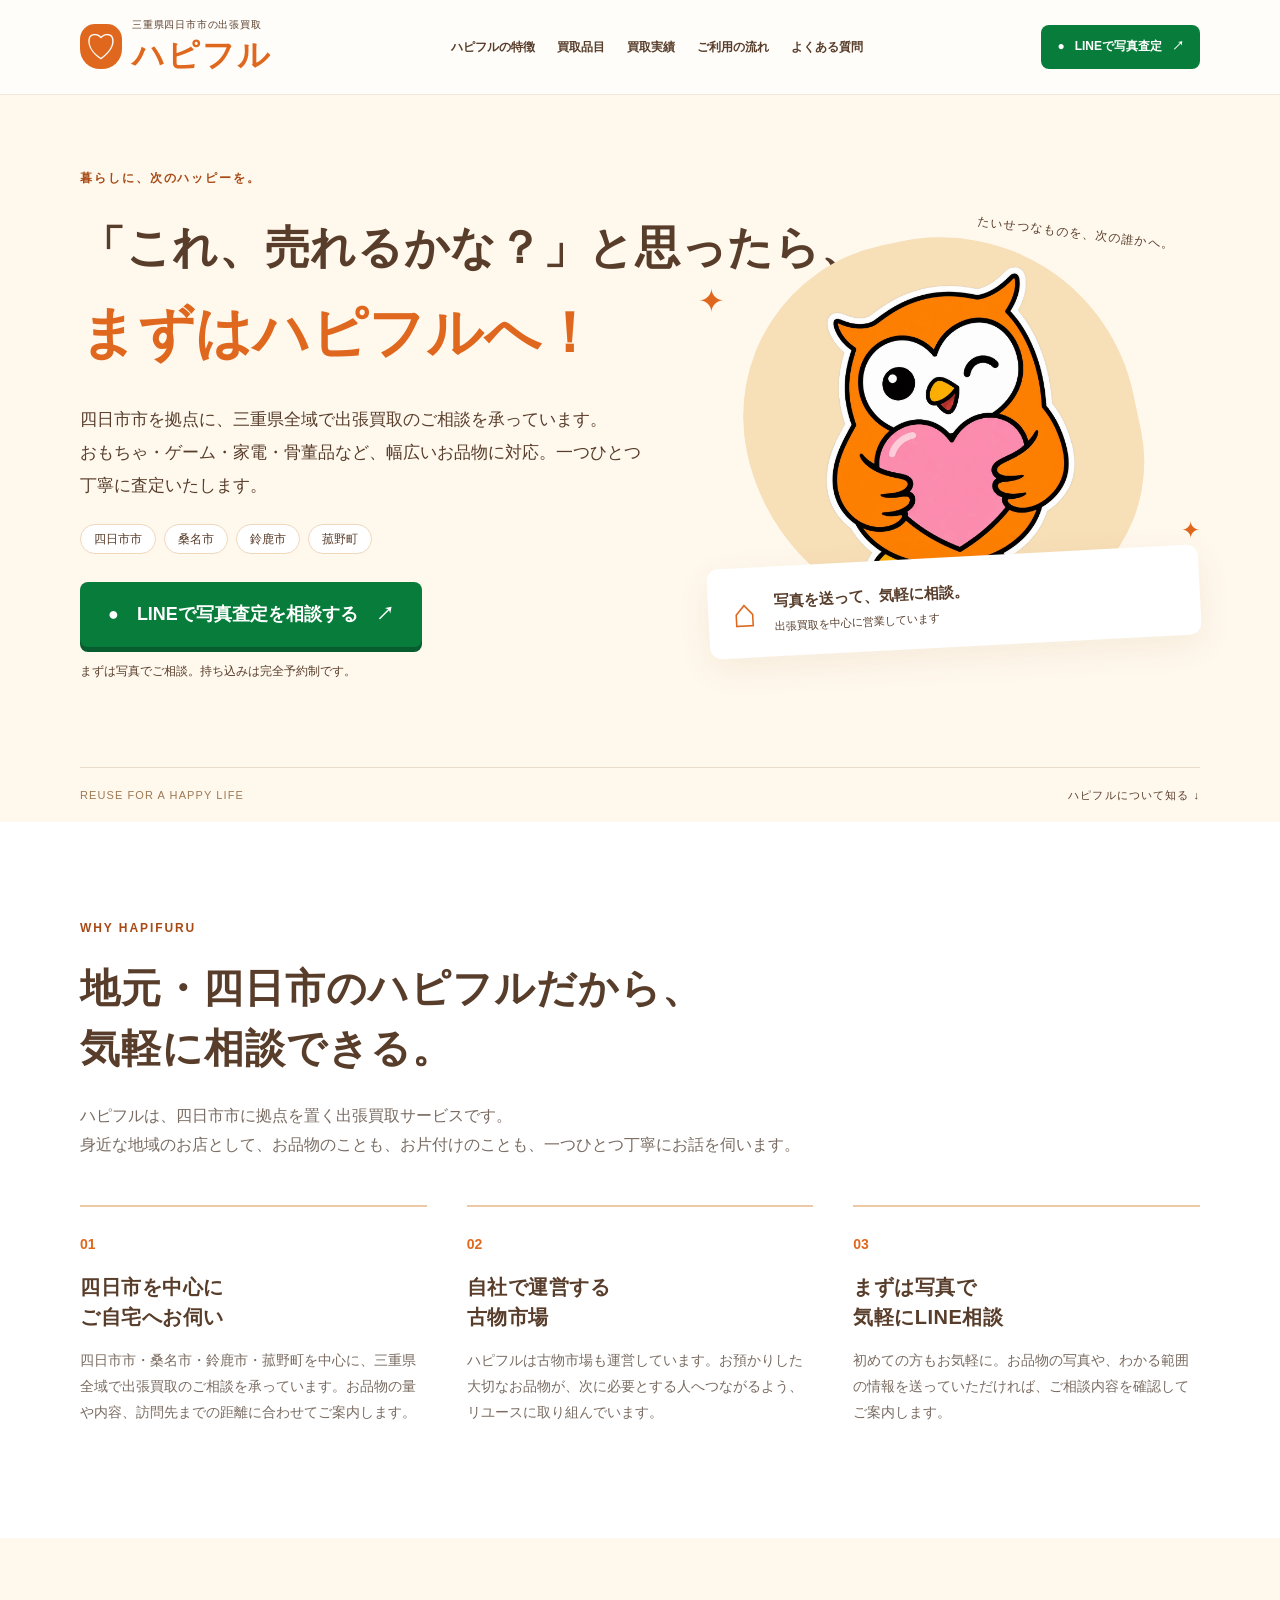
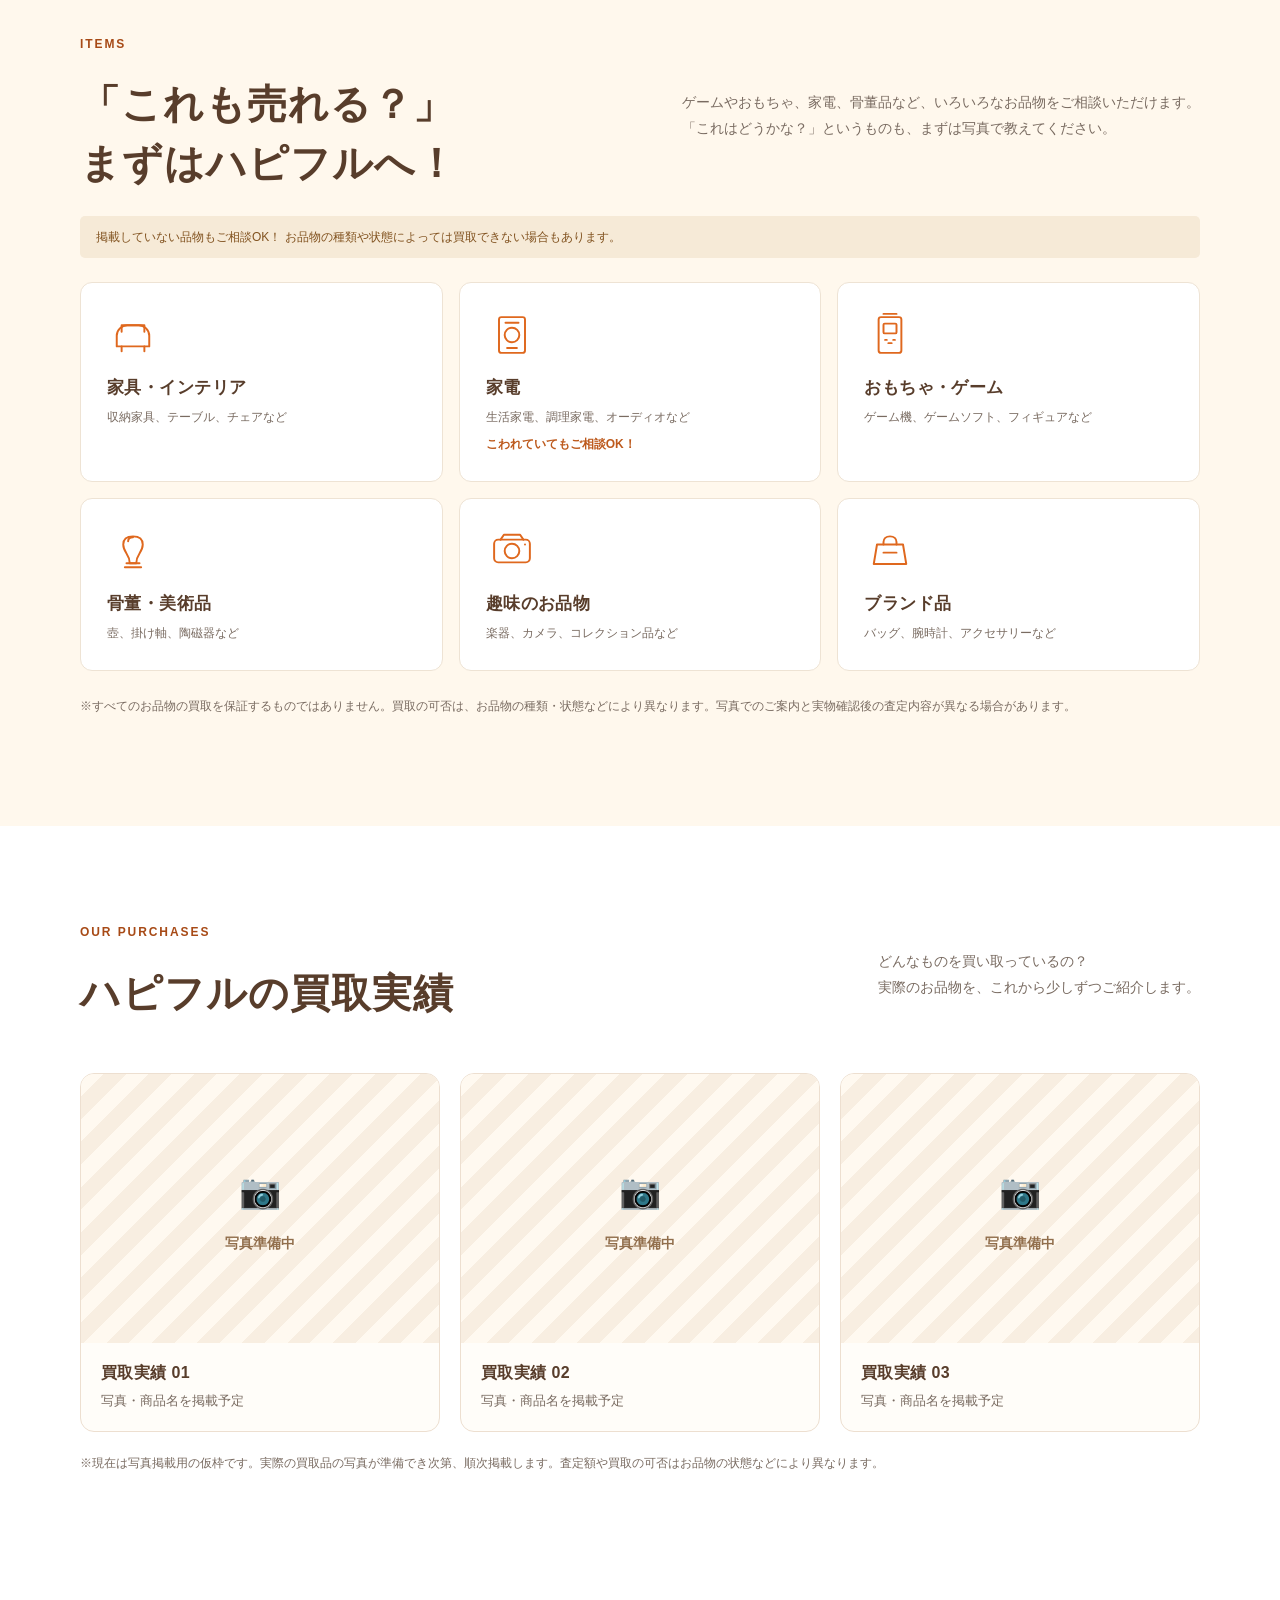
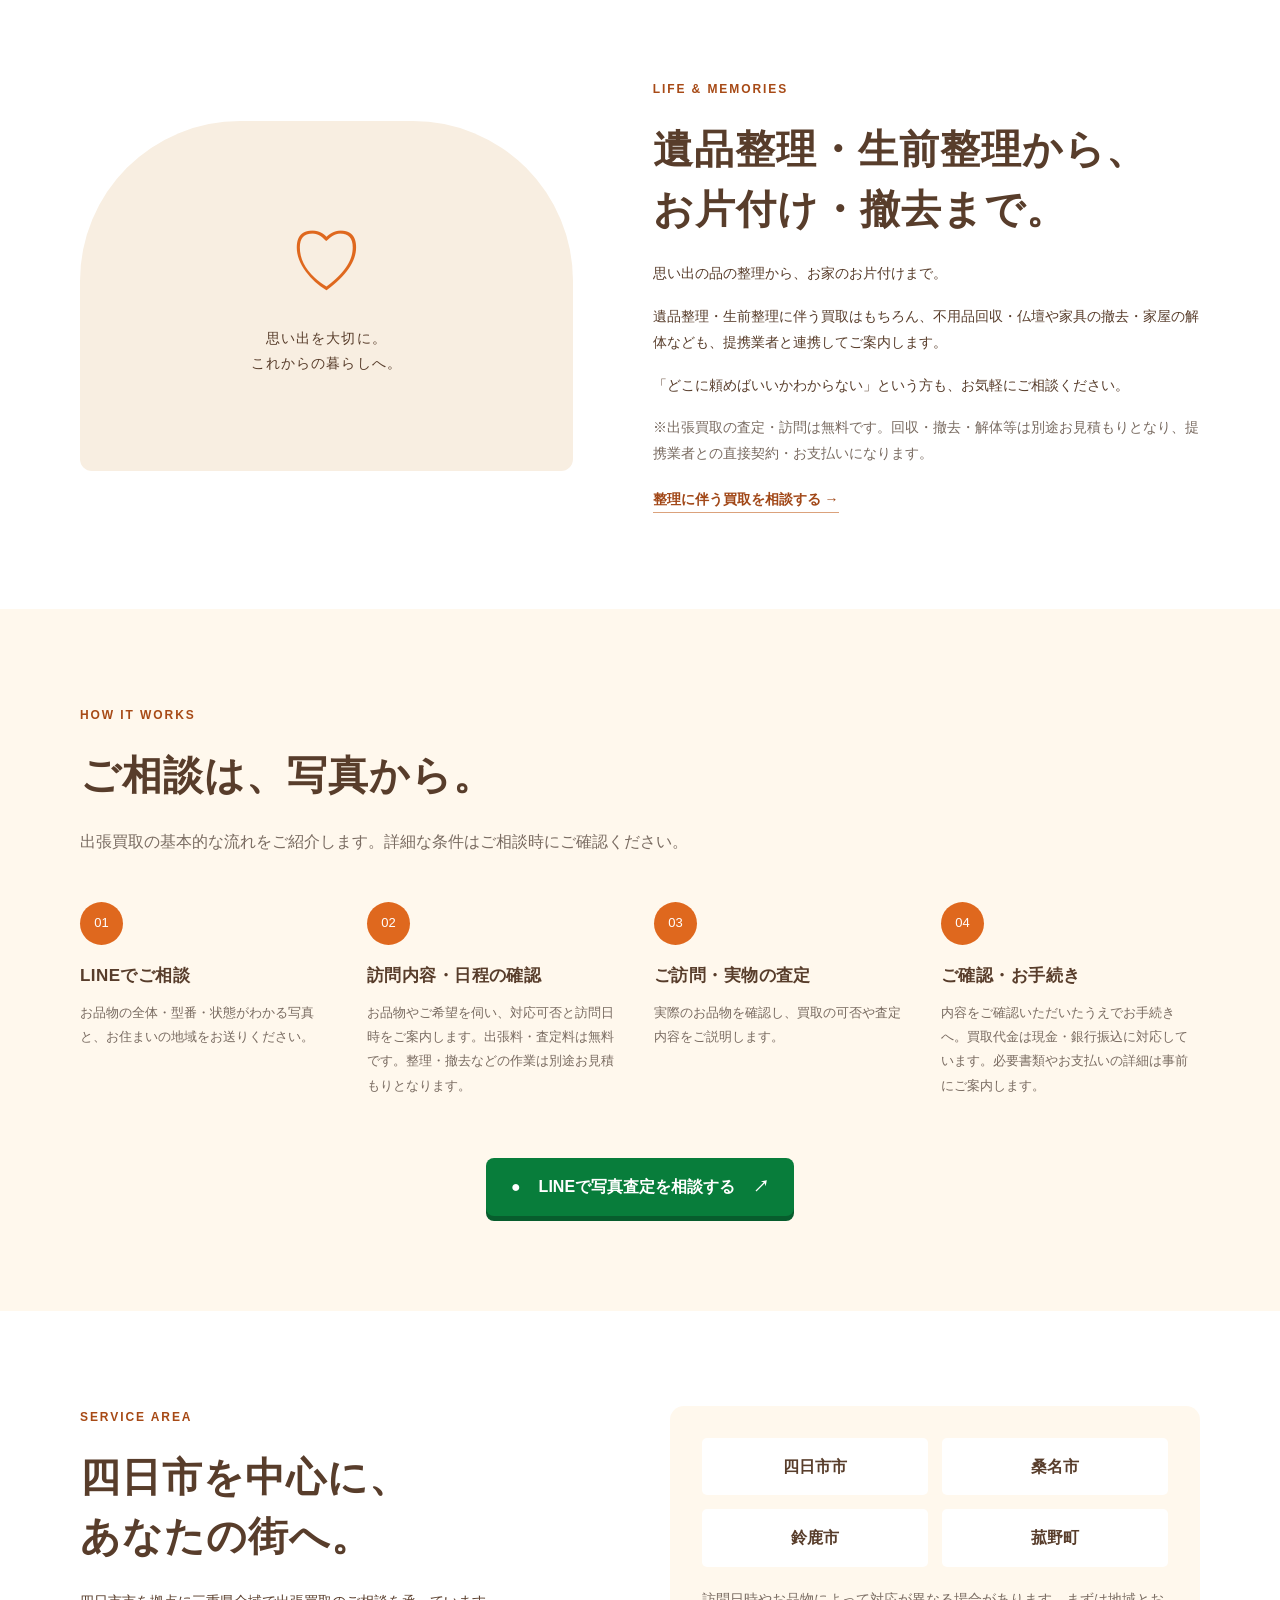
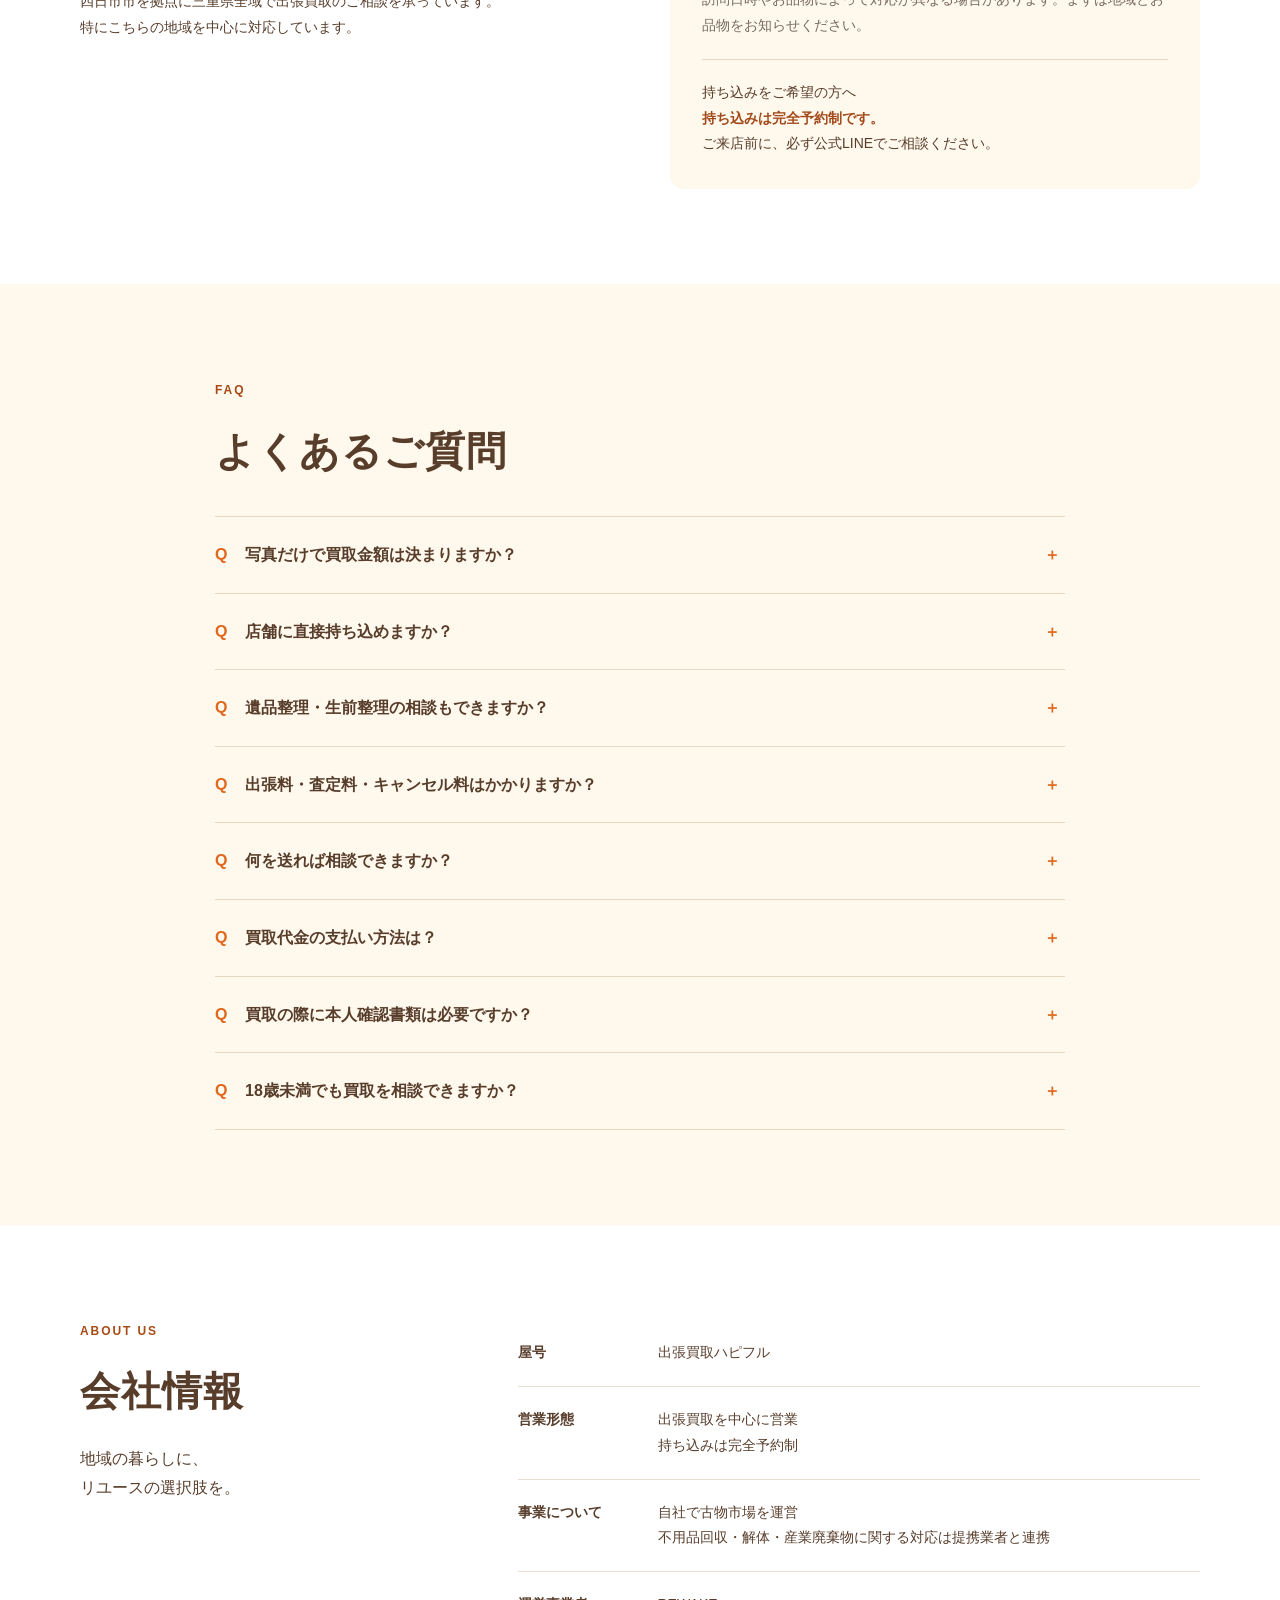
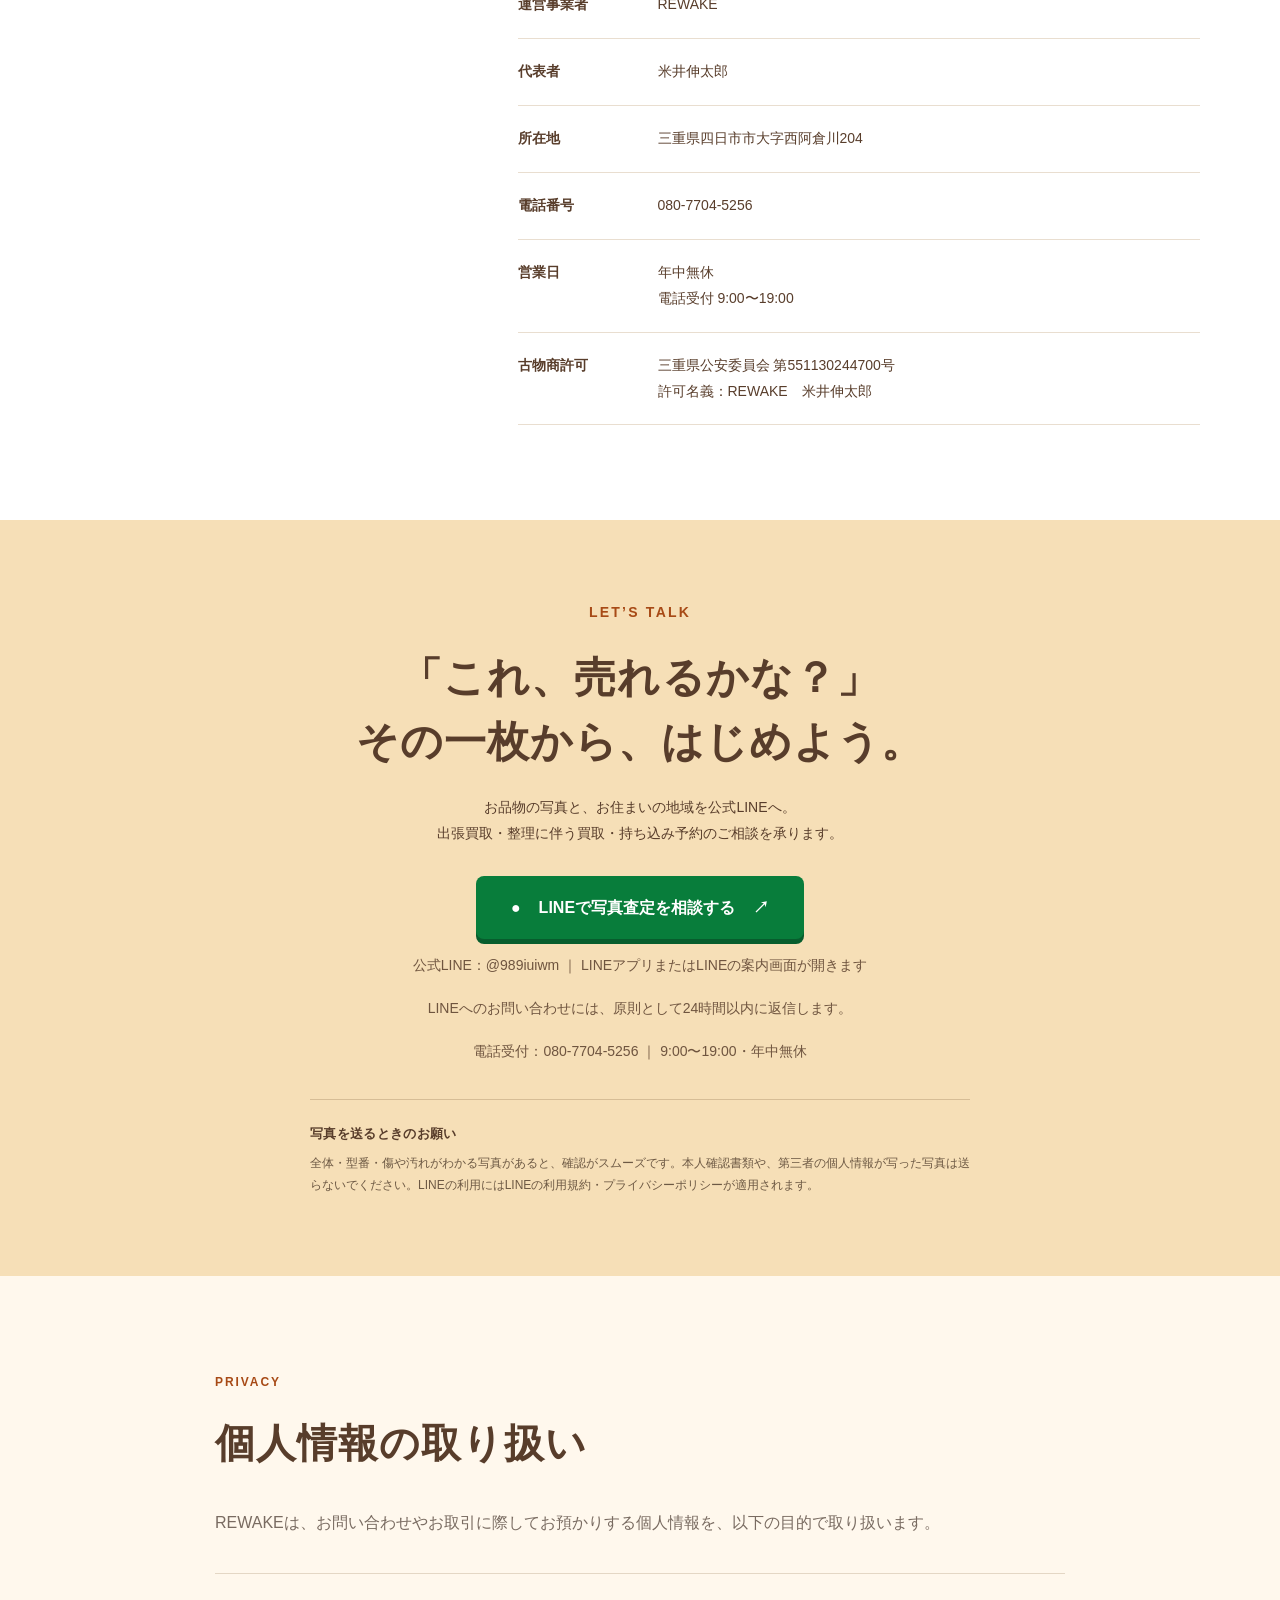
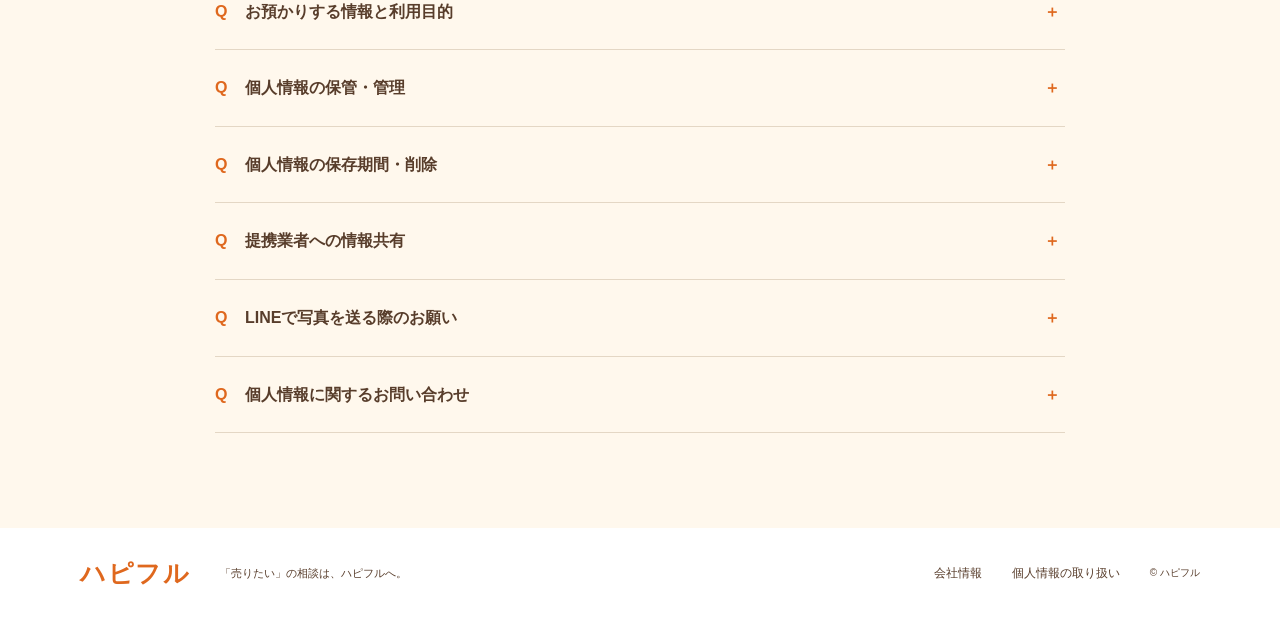
==== commit 305cc1d8: "Improve Yokkaichi and Mie-wide SEO metadata and service area copy" ====
--- a/index.html
+++ b/index.html
@@ -1,9 +1,9 @@
 <!doctype html>
-<html lang="ja"><head><meta charset="utf-8"><meta name="viewport" content="width=device-width,initial-scale=1"><title>出張買取ハピフル｜四日市市・桑名市・鈴鹿市・菰野町</title><meta name="description" content="三重県四日市市の出張買取ハピフル。四日市市・桑名市・鈴鹿市・菰野町で、おうちの売りたいものや遺品整理・生前整理に伴う買取をご相談いただけます。公式LINEで写真査定のご相談を。持ち込みは完全予約制です。"><meta name="robots" content="index,follow"><meta name="theme-color" content="#df681e"><link rel="icon" href="assets/favicon.svg" type="image/svg+xml"><link rel="stylesheet" href="assets/style.css"><script src="assets/mascot.js" defer></script></head><body>
+<html lang="ja"><head><meta charset="utf-8"><meta name="viewport" content="width=device-width,initial-scale=1"><title>四日市市の出張買取｜ハピフル【三重県全域対応】</title><meta name="description" content="四日市市を拠点に三重県全域で出張買取を行うハピフル。四日市市・鈴鹿市・桑名市・菰野町を中心に、家具・家電・骨董品・工具・ゲームなど幅広く対応。出張料・査定料は無料。お片付けや遺品整理・生前整理に伴う買取も公式LINEでお気軽にご相談ください。"><meta name="robots" content="index,follow"><meta name="theme-color" content="#df681e"><link rel="icon" href="assets/favicon.svg" type="image/svg+xml"><link rel="stylesheet" href="assets/style.css"><script src="assets/mascot.js" defer></script></head><body>
 <a class="skip" href="#main">本文へ移動</a>
 <header><div class="wrap header-inner"><a class="brand" href="#top" aria-label="ハピフル トップ"><span class="brand-mark" aria-hidden="true">♡</span><span><small>三重県四日市市の出張買取</small><b>ハピフル</b></span></a><nav aria-label="メインナビゲーション"><a href="#features">ハピフルの特徴</a><a href="#items">買取品目</a><a href="#results">買取実績</a><a href="#flow">ご利用の流れ</a><a href="#faq">よくある質問</a></nav><a class="button line " href="https://line.me/R/ti/p/@989iuiwm" target="_blank" rel="noopener noreferrer"><span aria-hidden="true">●</span> LINEで写真査定<span aria-hidden="true">↗</span></a></div></header>
-<main id="main"><section class="hero" id="top"><div class="wrap hero-grid"><div><p class="eyebrow">暮らしに、次のハッピーを。</p><h1>「これ、売れるかな？」と思ったら、<br><em>まずはハピフルへ！</em></h1><p class="hero-copy">三重県四日市市を中心に、出張買取を行っています。<br>おもちゃ・ゲーム・家電・骨董品など、幅広いお品物に対応。一つひとつ丁寧に査定いたします。</p><div class="area-tags"><span>四日市市</span><span>桑名市</span><span>鈴鹿市</span><span>菰野町</span></div><a class="button line " href="https://line.me/R/ti/p/@989iuiwm" target="_blank" rel="noopener noreferrer"><span aria-hidden="true">●</span> LINEで写真査定を相談する<span aria-hidden="true">↗</span></a><p class="micro">まずは写真でご相談。持ち込みは完全予約制です。</p></div><div class="hero-art"><div class="art-orbit"></div><span class="art-label">たいせつなものを、次の誰かへ。</span><div class="mascot-slot"><!-- assets/mascot.webp を追加するだけで画像に切り替わります。PNGの場合は下記srcも変更してください。 --><img class="mascot-image" src="assets/mascot.webp" width="600" height="660" alt="ハートを持ったハピフルのフクロウ" decoding="async" hidden><div class="mascot-placeholder" aria-label="ハートを持ったフクロウのマスコット画像を追加予定"><span class="heart" aria-hidden="true">♡</span><b>ここに、ハピフルの<br>フクロウがやってきます。</b><small>マスコット画像 追加予定</small></div></div><div class="art-card"><span aria-hidden="true">⌂</span><div><strong>写真を送って、気軽に相談。</strong><small>出張買取を中心に営業しています</small></div></div><span class="spark one" aria-hidden="true">✦</span><span class="spark two" aria-hidden="true">✦</span></div></div><div class="hero-bottom wrap"><span>REUSE FOR A HAPPY LIFE</span><a href="#features">ハピフルについて知る ↓</a></div></section>
-<section id="features" class="section"><div class="wrap"><p class="eyebrow">WHY HAPIFURU</p><h2>地元・四日市のハピフルだから、<br>気軽に相談できる。</h2><p class="intro">ハピフルは、四日市市に拠点を置く出張買取サービスです。<br>身近な地域のお店として、お品物のことも、お片付けのことも、一つひとつ丁寧にお話を伺います。</p><div class="features"><article><span class="number">01</span><h3>四日市を中心に<br>ご自宅へお伺い</h3><p>四日市市を中心に、桑名市・鈴鹿市・菰野町でも出張買取のご相談を承っています。お品物の量や内容に合わせて、訪問についてご案内します。</p></article><article><span class="number">02</span><h3>自社で運営する<br>古物市場</h3><p>ハピフルは古物市場も運営しています。お預かりした大切なお品物が、次に必要とする人へつながるよう、リユースに取り組んでいます。</p></article><article><span class="number">03</span><h3>まずは写真で<br>気軽にLINE相談</h3><p>初めての方もお気軽に。お品物の写真や、わかる範囲の情報を送っていただければ、ご相談内容を確認してご案内します。</p></article></div></div></section>
+<main id="main"><section class="hero" id="top"><div class="wrap hero-grid"><div><p class="eyebrow">暮らしに、次のハッピーを。</p><h1>「これ、売れるかな？」と思ったら、<br><em>まずはハピフルへ！</em></h1><p class="hero-copy">四日市市を拠点に、三重県全域で出張買取のご相談を承っています。<br>おもちゃ・ゲーム・家電・骨董品など、幅広いお品物に対応。一つひとつ丁寧に査定いたします。</p><div class="area-tags"><span>四日市市</span><span>桑名市</span><span>鈴鹿市</span><span>菰野町</span></div><a class="button line " href="https://line.me/R/ti/p/@989iuiwm" target="_blank" rel="noopener noreferrer"><span aria-hidden="true">●</span> LINEで写真査定を相談する<span aria-hidden="true">↗</span></a><p class="micro">まずは写真でご相談。持ち込みは完全予約制です。</p></div><div class="hero-art"><div class="art-orbit"></div><span class="art-label">たいせつなものを、次の誰かへ。</span><div class="mascot-slot"><!-- assets/mascot.webp を追加するだけで画像に切り替わります。PNGの場合は下記srcも変更してください。 --><img class="mascot-image" src="assets/mascot.webp" width="600" height="660" alt="ハートを持ったハピフルのフクロウ" decoding="async" hidden><div class="mascot-placeholder" aria-label="ハートを持ったフクロウのマスコット画像を追加予定"><span class="heart" aria-hidden="true">♡</span><b>ここに、ハピフルの<br>フクロウがやってきます。</b><small>マスコット画像 追加予定</small></div></div><div class="art-card"><span aria-hidden="true">⌂</span><div><strong>写真を送って、気軽に相談。</strong><small>出張買取を中心に営業しています</small></div></div><span class="spark one" aria-hidden="true">✦</span><span class="spark two" aria-hidden="true">✦</span></div></div><div class="hero-bottom wrap"><span>REUSE FOR A HAPPY LIFE</span><a href="#features">ハピフルについて知る ↓</a></div></section>
+<section id="features" class="section"><div class="wrap"><p class="eyebrow">WHY HAPIFURU</p><h2>地元・四日市のハピフルだから、<br>気軽に相談できる。</h2><p class="intro">ハピフルは、四日市市に拠点を置く出張買取サービスです。<br>身近な地域のお店として、お品物のことも、お片付けのことも、一つひとつ丁寧にお話を伺います。</p><div class="features"><article><span class="number">01</span><h3>四日市を中心に<br>ご自宅へお伺い</h3><p>四日市市・桑名市・鈴鹿市・菰野町を中心に、三重県全域で出張買取のご相談を承っています。お品物の量や内容、訪問先までの距離に合わせてご案内します。</p></article><article><span class="number">02</span><h3>自社で運営する<br>古物市場</h3><p>ハピフルは古物市場も運営しています。お預かりした大切なお品物が、次に必要とする人へつながるよう、リユースに取り組んでいます。</p></article><article><span class="number">03</span><h3>まずは写真で<br>気軽にLINE相談</h3><p>初めての方もお気軽に。お品物の写真や、わかる範囲の情報を送っていただければ、ご相談内容を確認してご案内します。</p></article></div></div></section>
 <section id="items" class="section cream"><div class="wrap"><div class="section-heading"><div><p class="eyebrow">ITEMS</p><h2>「これも売れる？」<br>まずはハピフルへ！</h2></div><p>ゲームやおもちゃ、家電、骨董品など、いろいろなお品物をご相談いただけます。<br>「これはどうかな？」というものも、まずは写真で教えてください。</p></div><p class="draft-label">掲載していない品物もご相談OK！ お品物の種類や状態によっては買取できない場合もあります。</p><div class="items">
 <article>
   <span class="item-icon" aria-hidden="true">
@@ -52,7 +52,7 @@
 <section id="results" class="section results-section"><div class="wrap"><div class="section-heading"><div><p class="eyebrow">OUR PURCHASES</p><h2>ハピフルの買取実績</h2></div><p>どんなものを買い取っているの？<br>実際のお品物を、これから少しずつご紹介します。</p></div><div class="results-grid" aria-label="買取実績の写真掲載予定エリア"><article class="result-placeholder"><div class="result-photo-placeholder" aria-hidden="true"><span>📷</span><strong>写真準備中</strong></div><div class="result-caption"><h3>買取実績 01</h3><p>写真・商品名を掲載予定</p></div></article><article class="result-placeholder"><div class="result-photo-placeholder" aria-hidden="true"><span>📷</span><strong>写真準備中</strong></div><div class="result-caption"><h3>買取実績 02</h3><p>写真・商品名を掲載予定</p></div></article><article class="result-placeholder"><div class="result-photo-placeholder" aria-hidden="true"><span>📷</span><strong>写真準備中</strong></div><div class="result-caption"><h3>買取実績 03</h3><p>写真・商品名を掲載予定</p></div></article></div><p class="note results-note">※現在は写真掲載用の仮枠です。実際の買取品の写真が準備でき次第、順次掲載します。査定額や買取の可否はお品物の状態などにより異なります。</p></div></section>
 <section id="organizing" class="section"><div class="wrap organizing"><div class="quiet-art" aria-hidden="true"><span>♡</span><p>思い出を大切に。<br>これからの暮らしへ。</p></div><div><p class="eyebrow">LIFE & MEMORIES</p><h2>遺品整理・生前整理から、<br>お片付け・撤去まで。</h2><p>思い出の品の整理から、お家のお片付けまで。</p><p>遺品整理・生前整理に伴う買取はもちろん、不用品回収・仏壇や家具の撤去・家屋の解体なども、提携業者と連携してご案内します。</p><p>「どこに頼めばいいかわからない」という方も、お気軽にご相談ください。</p><p class="note">※出張買取の査定・訪問は無料です。回収・撤去・解体等は別途お見積もりとなり、提携業者との直接契約・お支払いになります。</p><a class="text-link" href="#contact">整理に伴う買取を相談する →</a></div></div></section>
 <section id="flow" class="section cream"><div class="wrap"><p class="eyebrow">HOW IT WORKS</p><h2>ご相談は、写真から。</h2><p class="intro">出張買取の基本的な流れをご紹介します。詳細な条件はご相談時にご確認ください。</p><ol class="steps"><li><span>01</span><h3>LINEでご相談</h3><p>お品物の全体・型番・状態がわかる写真と、お住まいの地域をお送りください。</p></li><li><span>02</span><h3>訪問内容・日程の確認</h3><p>お品物やご希望を伺い、対応可否と訪問日時をご案内します。出張料・査定料は無料です。整理・撤去などの作業は別途お見積もりとなります。</p></li><li><span>03</span><h3>ご訪問・実物の査定</h3><p>実際のお品物を確認し、買取の可否や査定内容をご説明します。</p></li><li><span>04</span><h3>ご確認・お手続き</h3><p>内容をご確認いただいたうえでお手続きへ。買取代金は現金・銀行振込に対応しています。必要書類やお支払いの詳細は事前にご案内します。</p></li></ol><div class="center"><a class="button line " href="https://line.me/R/ti/p/@989iuiwm" target="_blank" rel="noopener noreferrer"><span aria-hidden="true">●</span> LINEで写真査定を相談する<span aria-hidden="true">↗</span></a></div></div></section>
-<section id="area" class="section"><div class="wrap area-layout"><div><p class="eyebrow">SERVICE AREA</p><h2>四日市を中心に、<br>あなたの街へ。</h2><p>三重県北勢エリアの、こちらの地域で<br>出張買取のご相談を承っています。</p></div><div class="area-panel"><ul><li>四日市市</li><li>桑名市</li><li>鈴鹿市</li><li>菰野町</li></ul><p class="note">訪問日時やお品物によって対応が異なる場合があります。まずは地域とお品物をお知らせください。</p><p class="reservation">持ち込みをご希望の方へ<br><strong>持ち込みは完全予約制です。</strong><br>ご来店前に、必ず公式LINEでご相談ください。</p></div></div></section>
+<section id="area" class="section"><div class="wrap area-layout"><div><p class="eyebrow">SERVICE AREA</p><h2>四日市を中心に、<br>あなたの街へ。</h2><p>四日市市を拠点に三重県全域で出張買取のご相談を承っています。<br>特にこちらの地域を中心に対応しています。</p></div><div class="area-panel"><ul><li>四日市市</li><li>桑名市</li><li>鈴鹿市</li><li>菰野町</li></ul><p class="note">訪問日時やお品物によって対応が異なる場合があります。まずは地域とお品物をお知らせください。</p><p class="reservation">持ち込みをご希望の方へ<br><strong>持ち込みは完全予約制です。</strong><br>ご来店前に、必ず公式LINEでご相談ください。</p></div></div></section>
 <section id="faq" class="section cream"><div class="wrap faq-wrap"><p class="eyebrow">FAQ</p><h2>よくあるご質問</h2><details><summary>写真だけで買取金額は決まりますか？</summary><p>写真では、お品物の内容や状態を確認します。実物の状態によって査定内容が変わる場合があります。最終的な条件はお手続き前にご確認ください。</p></details><details><summary>店舗に直接持ち込めますか？</summary><p>持ち込みは完全予約制です。事前に公式LINEで、お品物の写真と持ち込み希望をお知らせください。予約確定前のご来店はお控えください。</p></details><details><summary>遺品整理・生前整理の相談もできますか？</summary><p>整理に伴う買取に加え、お片付けや家具・仏壇の撤去などもご相談いただけます。不用品回収・解体・産業廃棄物に関する対応は提携業者と連携して進めます。品物の種類や量、ご希望の作業・時期をお知らせください。作業料金は写真で概算をご案内し、必要に応じて現地確認のうえ確定します。提携業者が行う作業は、お客様と提携業者との直接契約・お支払いとなります。</p></details><details><summary>出張料・査定料・キャンセル料はかかりますか？</summary><p>出張料・査定料は無料です。整理・回収・撤去・解体などの作業費用は別途お見積もりとなります。キャンセル料も無料です。予約の変更・キャンセルは、お早めにご連絡ください。</p></details><details><summary>何を送れば相談できますか？</summary><p>お品物の全体写真、メーカーや型番、傷・汚れの状態、おおよその数量、お住まいの市町をお送りください。詳しい住所は日程の相談時にお伝えください。</p></details><details><summary>買取代金の支払い方法は？</summary><p>現金・銀行振込の両方に対応しています。銀行振込の時期は金額やお取引内容によって異なるため、契約前にご案内します。振込手数料はREWAKEが負担します。</p></details><details><summary>買取の際に本人確認書類は必要ですか？</summary><p>買取のお手続きでは、公的な本人確認書類をご用意ください。書類の種類やお取引方法により確認事項が異なるため、ご利用いただける書類と必要な手続きは事前にご案内します。本人確認書類の画像をLINEへ送ることはお控えください。</p></details><details><summary>18歳未満でも買取を相談できますか？</summary><p>18歳未満の方ご本人からのご相談も承ります。買取には保護者の同意確認など必要な手続きがありますので、事前にお問い合わせください。具体的な確認方法は現在準備中です。確認手続きが整うまでは、買取契約・お支払いは行いません。</p></details></div></section>
 <section id="company" class="section"><div class="wrap company-layout"><div><p class="eyebrow">ABOUT US</p><h2>会社情報</h2><p>地域の暮らしに、<br>リユースの選択肢を。</p></div><dl class="company"><div><dt>屋号</dt><dd>出張買取ハピフル</dd></div><div><dt>営業形態</dt><dd>出張買取を中心に営業<br>持ち込みは完全予約制</dd></div><div><dt>事業について</dt><dd>自社で古物市場を運営<br>不用品回収・解体・産業廃棄物に関する対応は提携業者と連携</dd></div><div><dt>運営事業者</dt><dd>REWAKE</dd></div><div><dt>代表者</dt><dd>米井伸太郎</dd></div><div><dt>所在地</dt><dd>三重県四日市市大字西阿倉川204</dd></div><div><dt>電話番号</dt><dd><a href="tel:08077045256">080-7704-5256</a></dd></div><div><dt>営業日</dt><dd>年中無休<br>電話受付 9:00〜19:00</dd></div><div><dt>古物商許可</dt><dd>三重県公安委員会 第551130244700号<br>許可名義：REWAKE　米井伸太郎</dd></div></dl></div></section>
 <section id="contact" class="contact"><div class="wrap"><p class="eyebrow">LET’S TALK</p><h2>「これ、売れるかな？」<br>その一枚から、はじめよう。</h2><p>お品物の写真と、お住まいの地域を公式LINEへ。<br>出張買取・整理に伴う買取・持ち込み予約のご相談を承ります。</p><a class="button line " href="https://line.me/R/ti/p/@989iuiwm" target="_blank" rel="noopener noreferrer"><span aria-hidden="true">●</span> LINEで写真査定を相談する<span aria-hidden="true">↗</span></a><p class="micro">公式LINE：@989iuiwm ｜ LINEアプリまたはLINEの案内画面が開きます</p><p class="micro">LINEへのお問い合わせには、原則として24時間以内に返信します。</p><p class="micro">電話受付：<a href="tel:08077045256">080-7704-5256</a> ｜ 9:00〜19:00・年中無休</p><div class="privacy"><h3>写真を送るときのお願い</h3><p>全体・型番・傷や汚れがわかる写真があると、確認がスムーズです。本人確認書類や、第三者の個人情報が写った写真は送らないでください。LINEの利用にはLINEの利用規約・プライバシーポリシーが適用されます。</p></div></div></section><section id="privacy" class="section cream"><div class="wrap faq-wrap"><p class="eyebrow">PRIVACY</p><h2>個人情報の取り扱い</h2><p class="intro">REWAKEは、お問い合わせやお取引に際してお預かりする個人情報を、以下の目的で取り扱います。</p><details><summary>お預かりする情報と利用目的</summary><p>お名前・ご住所・連絡先、お品物や作業場所の写真、お取引に必要な情報を、査定・見積もり、ご連絡、契約・お支払い、法令上必要な記録のために利用します。</p></details><details><summary>個人情報の保管・管理</summary><p>紙の書類は施錠して保管し、電子データはパスワード等で保護します。個人情報へのアクセスは担当者に限定して管理します。</p></details><details><summary>個人情報の保存期間・削除</summary><p>個人情報は、利用目的の達成に必要な期間および法令上必要な期間保存します。保存が不要になった紙の書類は裁断等により処分し、電子データは適切な方法で削除します。</p></details><details><summary>提携業者への情報共有</summary><p>回収・解体などを担当する提携業者に連絡先や作業写真などを共有する場合は、共有先・目的・内容を事前にご説明し、お客様の同意を得たうえで必要な情報を共有します。提携業者が行う作業は、お客様と提携業者との直接契約・お支払いとなります。</p></details><details><summary>LINEで写真を送る際のお願い</summary><p>本人確認書類や、第三者の個人情報が写った写真は送らないでください。LINEの利用にはLINEの利用規約・プライバシーポリシーが適用されます。</p></details><details><summary>個人情報に関するお問い合わせ</summary><p>運営事業者：REWAKE　米井伸太郎<br>所在地：三重県四日市市大字西阿倉川204<br>電話：<a href="tel:08077045256">080-7704-5256</a>（9:00〜19:00・年中無休）<br>個人情報の取り扱いや、開示・訂正・削除等のご相談は上記窓口へお問い合わせください。法令上の保存義務がある情報など、お申し出の内容によってはご希望に沿えない場合があります。</p></details></div></section></main>
